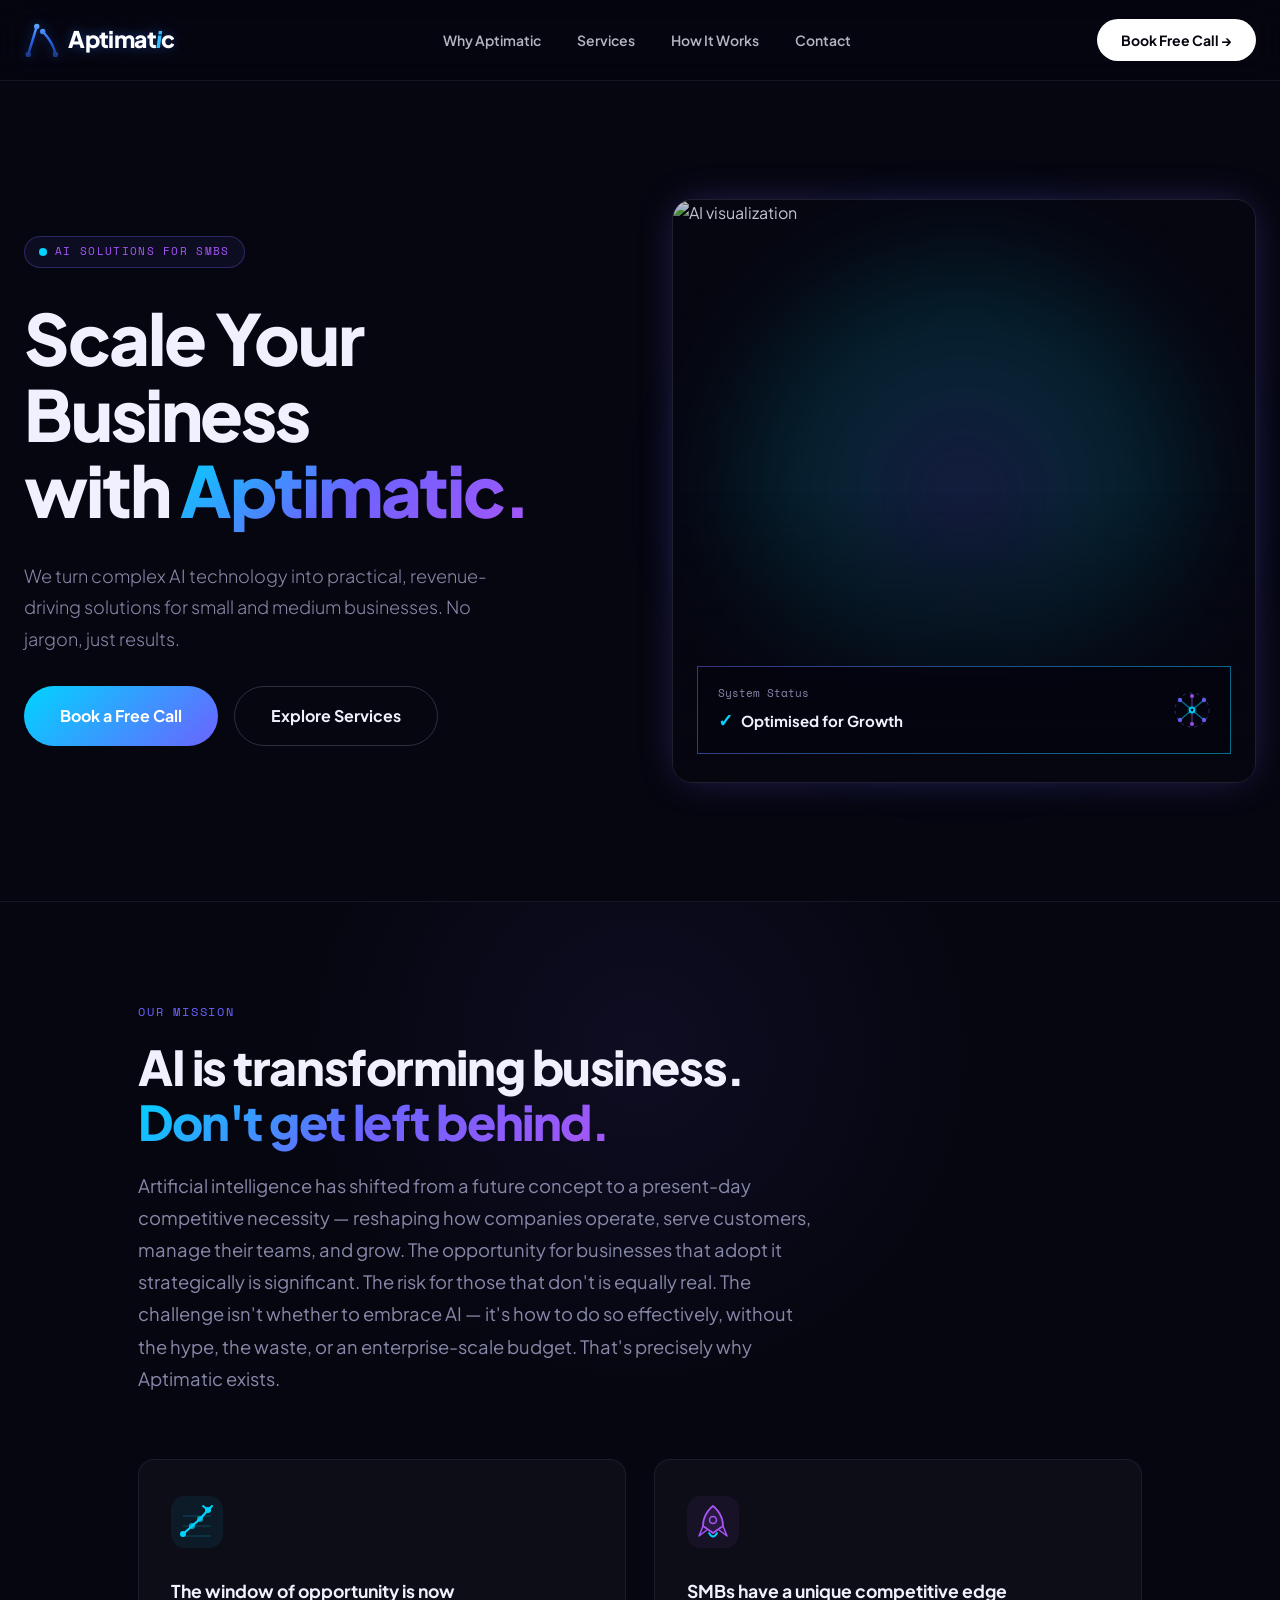
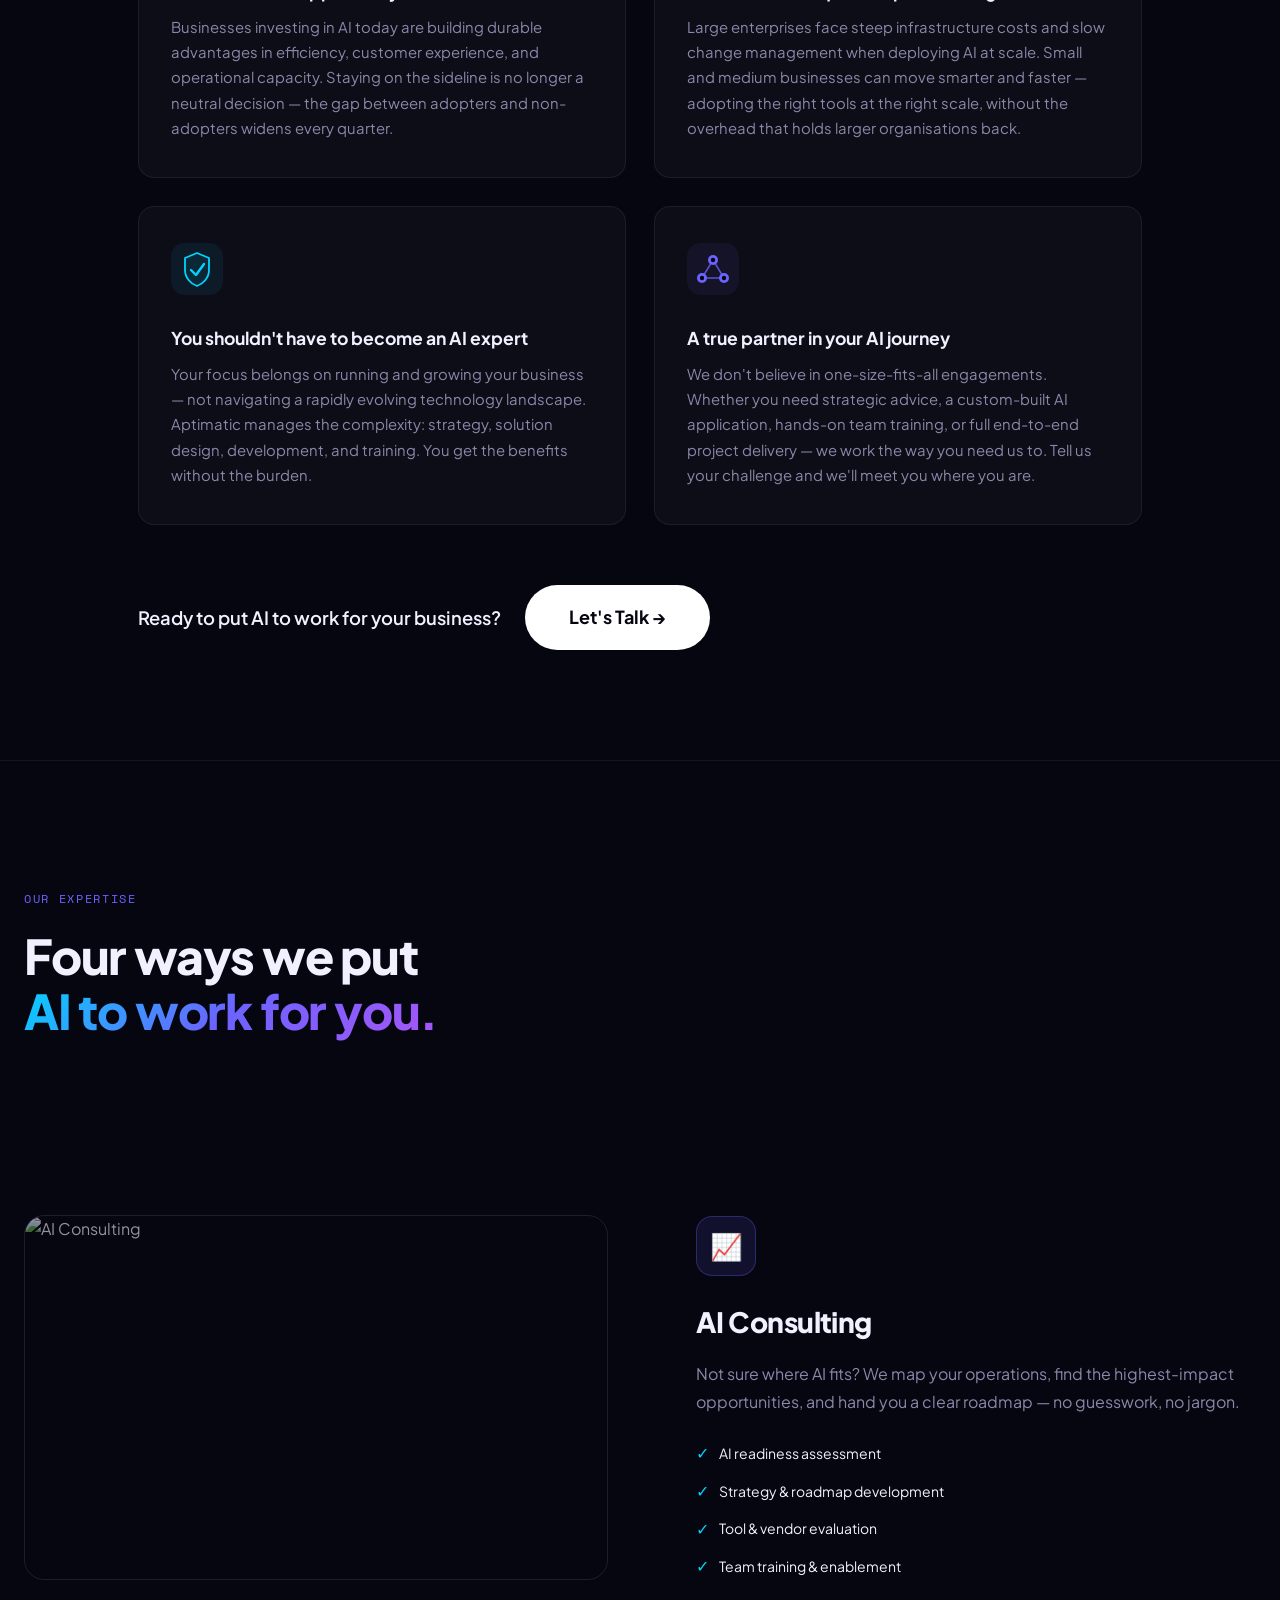
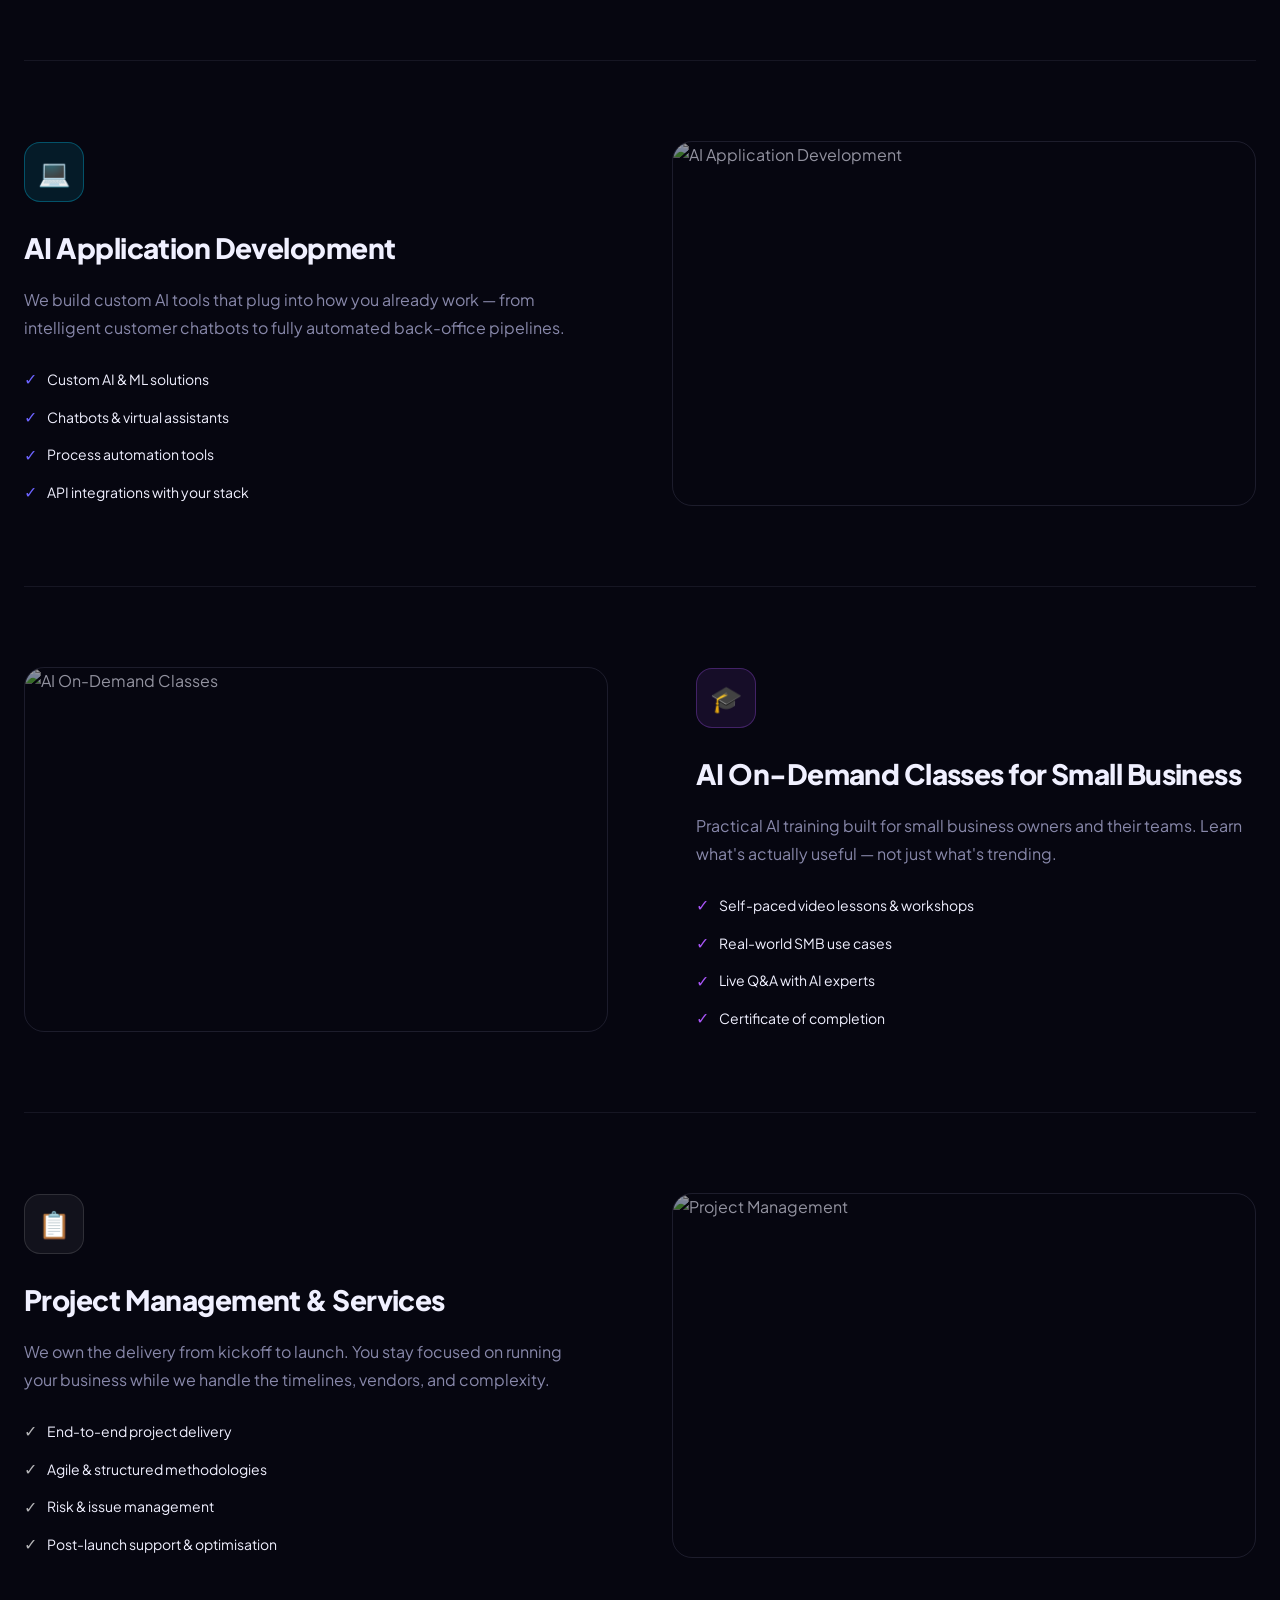
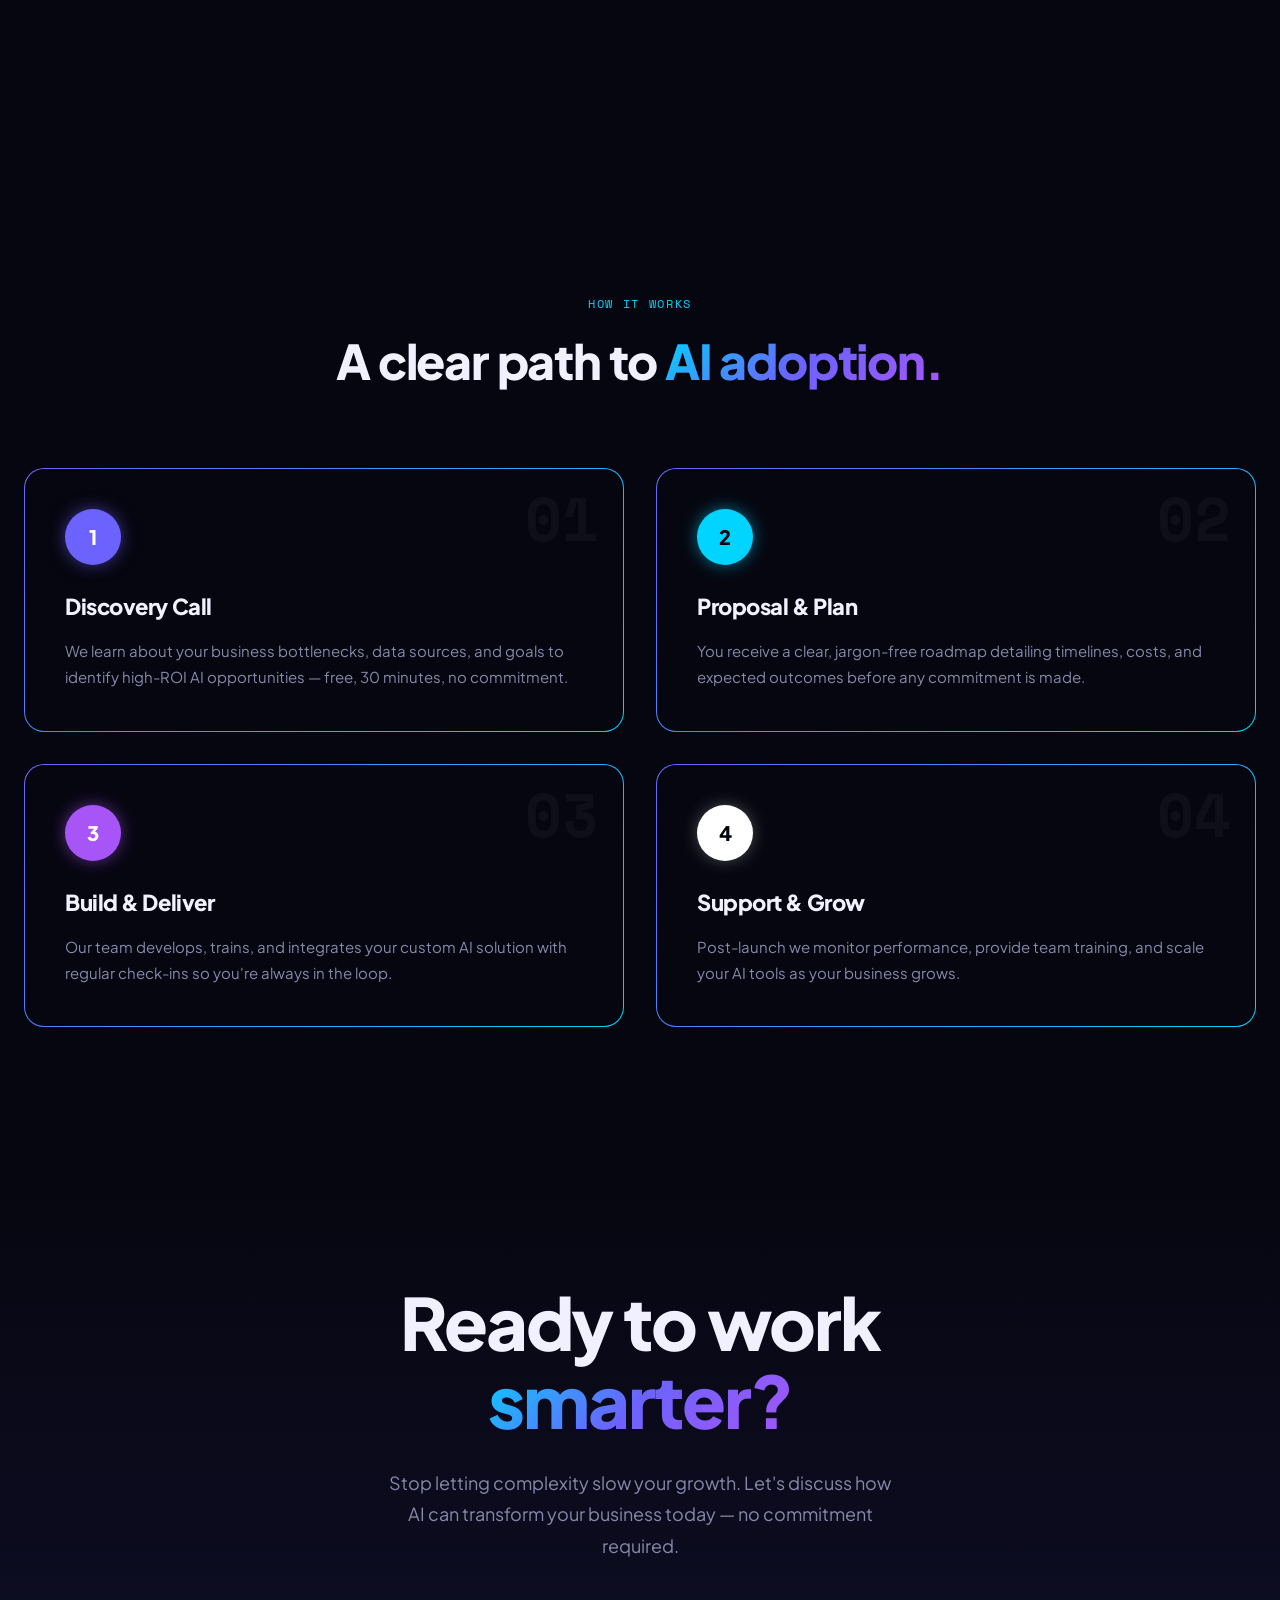
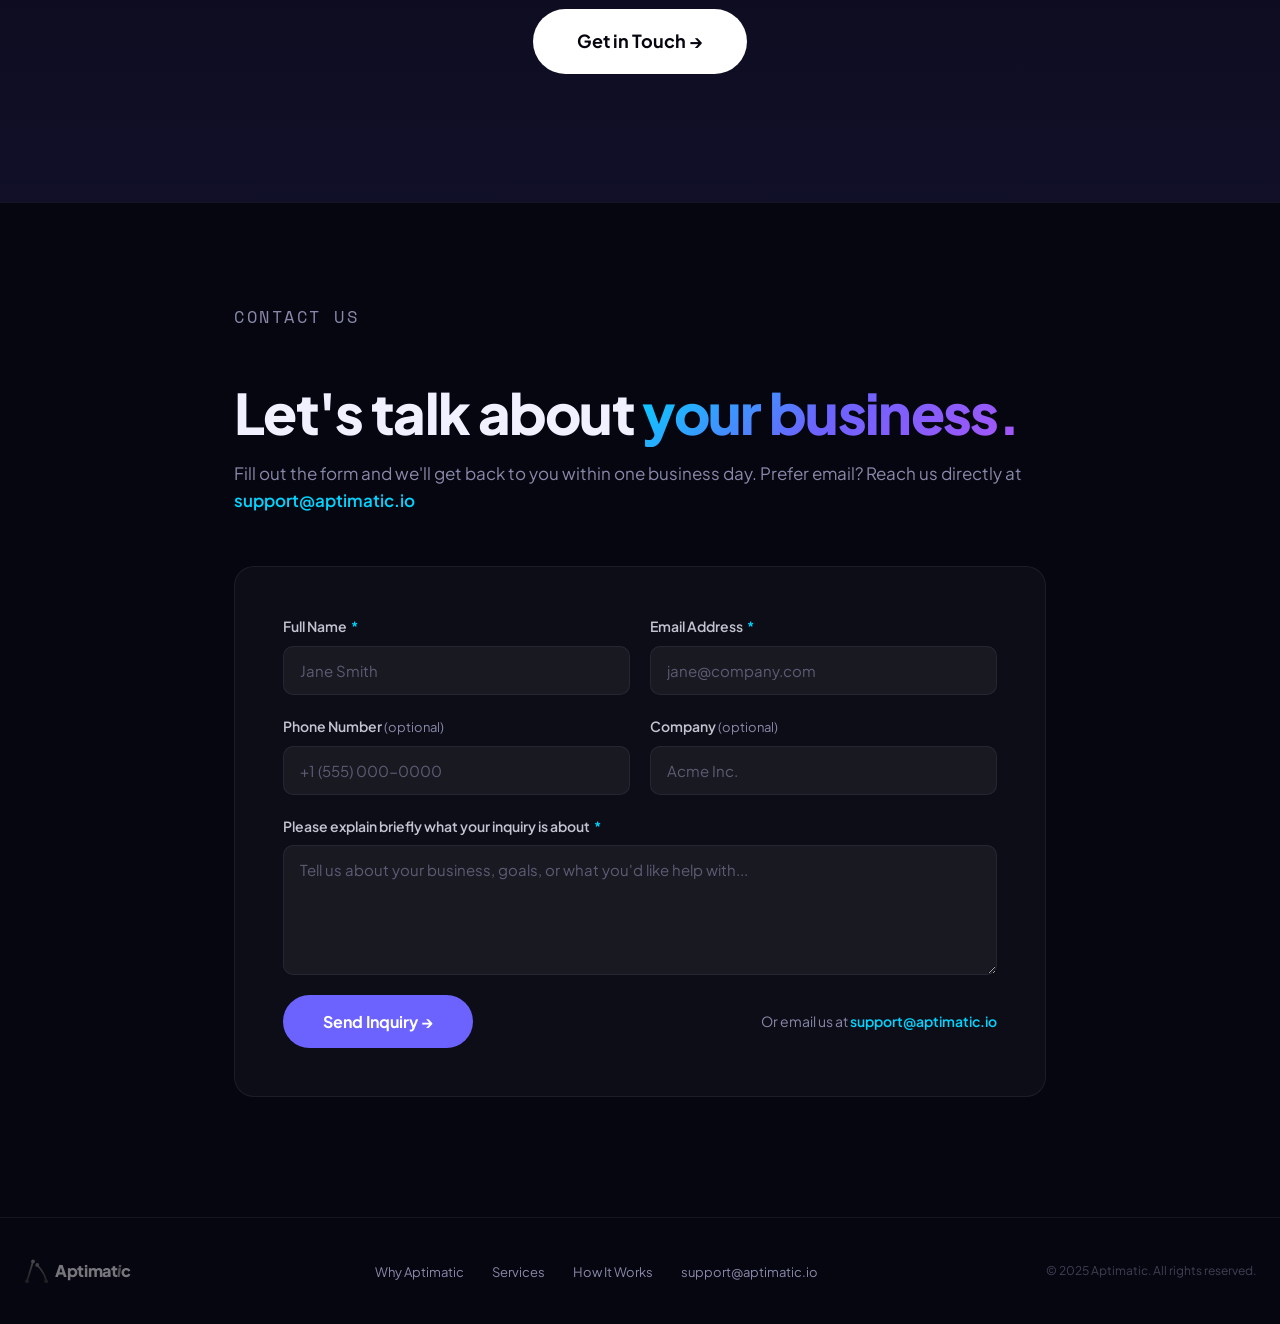
==== index.html @ dcc766ba "Replace small emoji icons with custom brand SVG graphics Updates `index.html` to replace emoji icons" ====
<!DOCTYPE html>
<html lang="en">
<head>
    <meta charset="UTF-8">
    <meta name="viewport" content="width=device-width, initial-scale=1.0">
    <meta http-equiv="Cache-Control" content="no-cache, no-store, must-revalidate">
    <meta http-equiv="Pragma" content="no-cache">
    <meta http-equiv="Expires" content="0">
    <title>Aptimatic — AI Solutions for Small & Medium Businesses</title>
    <link rel="icon" type="image/svg+xml" href="images/aptimatic-favicon.svg">
    <link rel="preconnect" href="https://fonts.googleapis.com">
    <link rel="preconnect" href="https://fonts.gstatic.com" crossorigin>
    <link href="https://fonts.googleapis.com/css2?family=Plus+Jakarta+Sans:wght@300;400;500;600;700;800;900&family=Space+Mono:ital,wght@0,400;0,700;1,400&display=swap" rel="stylesheet">
    <style>
        *, *::before, *::after { box-sizing: border-box; margin: 0; padding: 0; }

        :root {
            --bg:      #060610;
            --bg2:     #0a0a1a;
            --purple:  #6c63ff;
            --cyan:    #00d4ff;
            --violet:  #a855f7;
            --text:    #f0f0ff;
            --muted:   #8888aa;
            --glass:   rgba(255,255,255,0.04);
            --border:  rgba(136,136,170,0.12);
        }

        html { scroll-behavior: smooth; }

        body {
            font-family: 'Plus Jakarta Sans', sans-serif;
            background: var(--bg);
            color: var(--text);
            overflow-x: hidden;
            line-height: 1.6;
        }

        /* ── UTILS ── */
        .mono { font-family: 'Space Mono', monospace; }

        .gradient-text {
            background: linear-gradient(135deg, var(--cyan), var(--purple), var(--violet));
            -webkit-background-clip: text;
            -webkit-text-fill-color: transparent;
            background-clip: text;
        }

        .gradient-bg {
            background: linear-gradient(135deg, var(--cyan), var(--purple));
        }

        /* gradient border trick */
        .border-grad {
            background: linear-gradient(var(--bg), var(--bg)) padding-box,
                        linear-gradient(135deg, var(--purple), var(--cyan)) border-box;
            border: 1px solid transparent;
        }

        /* ── NAV ── */
        nav {
            position: sticky;
            top: 0;
            z-index: 100;
            border-bottom: 1px solid var(--border);
            background: rgba(6,6,16,0.82);
            backdrop-filter: blur(14px);
            -webkit-backdrop-filter: blur(14px);
        }
        .nav-inner {
            max-width: 1280px;
            margin: 0 auto;
            padding: 0 24px;
            height: 80px;
            display: flex;
            align-items: center;
            justify-content: space-between;
        }
        .nav-logo { text-decoration: none; display: flex; align-items: center; }
        .nav-logo svg { height: 34px; display: block; filter: drop-shadow(0 0 6px rgba(37,99,235,.45)); transition: filter .3s; }
        .nav-logo:hover svg { filter: drop-shadow(0 0 12px rgba(56,189,248,.7)) drop-shadow(0 0 24px rgba(37,99,235,.4)); }

        .nav-links {
            display: flex;
            align-items: center;
            gap: 36px;
            list-style: none;
        }
        .nav-links a {
            font-size: 14px;
            font-weight: 600;
            color: rgba(240,240,255,0.75);
            text-decoration: none;
            transition: color .2s;
        }
        .nav-links a:hover { color: var(--text); }

        .nav-cta {
            display: inline-flex;
            align-items: center;
            gap: 8px;
            background: #fff;
            color: var(--bg);
            font-size: 14px;
            font-weight: 700;
            padding: 10px 24px;
            border-radius: 100px;
            text-decoration: none;
            transition: background .25s, transform .25s;
        }
        .nav-cta:hover { background: var(--cyan); transform: scale(1.04); }

        /* ── HERO ── */
        .hero {
            min-height: calc(100vh - 80px);
            display: flex;
            align-items: center;
        }
        .hero-inner {
            max-width: 1280px;
            margin: 0 auto;
            padding: 64px 24px;
            width: 100%;
            display: grid;
            grid-template-columns: 1fr 1fr;
            align-items: center;
            gap: 64px;
        }

        /* left */
        .hero-text { display: flex; flex-direction: column; gap: 32px; }

        .hero-badge {
            display: inline-flex;
            align-items: center;
            gap: 8px;
            padding: 6px 14px;
            border-radius: 100px;
            border: 1px solid rgba(108,99,255,.3);
            background: rgba(108,99,255,.08);
            font-family: 'Space Mono', monospace;
            font-size: 11px;
            letter-spacing: 0.12em;
            text-transform: uppercase;
            color: var(--violet);
            width: fit-content;
        }
        .hero-badge .dot {
            width: 8px; height: 8px;
            border-radius: 50%;
            background: var(--cyan);
            animation: pulse 2s ease-in-out infinite;
        }
        @keyframes pulse {
            0%,100% { opacity:1; transform:scale(1); }
            50%      { opacity:.5; transform:scale(.8); }
        }

        .hero h1 {
            font-size: clamp(40px, 5.5vw, 72px);
            font-weight: 900;
            line-height: 1.08;
            letter-spacing: -0.03em;
        }

        .hero-sub {
            font-size: 18px;
            color: var(--muted);
            line-height: 1.75;
            font-weight: 300;
            max-width: 480px;
        }

        .hero-buttons {
            display: flex;
            gap: 16px;
            flex-wrap: wrap;
        }
        .btn-primary {
            display: inline-flex;
            align-items: center;
            gap: 8px;
            padding: 16px 36px;
            border-radius: 100px;
            font-size: 16px;
            font-weight: 700;
            color: #fff;
            text-decoration: none;
            background: linear-gradient(135deg, var(--cyan), var(--purple));
            transition: all .3s;
        }
        .btn-primary:hover {
            box-shadow: 0 0 30px -5px rgba(0,212,255,.5);
            transform: translateY(-2px);
        }
        .btn-outline {
            display: inline-flex;
            align-items: center;
            gap: 8px;
            padding: 16px 36px;
            border-radius: 100px;
            font-size: 16px;
            font-weight: 700;
            color: var(--text);
            text-decoration: none;
            border: 1px solid rgba(136,136,170,.3);
            background: transparent;
            transition: all .3s;
        }
        .btn-outline:hover {
            border-color: var(--purple);
            background: rgba(108,99,255,.1);
        }

        /* right */
        .hero-visual { position: relative; }
        .hero-glow {
            position: absolute;
            inset: 0;
            background: radial-gradient(ellipse at center, rgba(108,99,255,.2), rgba(0,212,255,.15), transparent 70%);
            filter: blur(40px);
            border-radius: 50%;
            z-index: 0;
        }
        .hero-img-wrap {
            position: relative;
            z-index: 1;
            border-radius: 20px;
            overflow: hidden;
            border: 1px solid rgba(136,136,170,.2);
            box-shadow: 0 0 40px -10px rgba(108,99,255,.4);
            aspect-ratio: 1 / 1;
        }
        .hero-img-wrap img {
            width: 100%;
            height: 100%;
            object-fit: cover;
            mix-blend-mode: screen;
            opacity: .8;
            display: block;
        }
        .hero-img-overlay {
            position: absolute;
            inset: 0;
            background: linear-gradient(to top, var(--bg) 0%, transparent 50%);
        }
        .hero-status {
            position: absolute;
            bottom: 28px;
            left: 24px;
            right: 24px;
            z-index: 2;
            background: rgba(6,6,16,.82);
            backdrop-filter: blur(16px);
            -webkit-backdrop-filter: blur(16px);
            border: 1px solid transparent;
            background-clip: padding-box;
            border-image: linear-gradient(135deg, rgba(108,99,255,.5), rgba(0,212,255,.5)) 1;
            padding: 18px 20px;
            border-radius: 14px;
            display: flex;
            align-items: center;
            justify-content: space-between;
        }
        .hero-status-label {
            font-family: 'Space Mono', monospace;
            font-size: 11px;
            color: var(--muted);
            margin-bottom: 4px;
        }
        .hero-status-value {
            font-size: 15px;
            font-weight: 700;
            color: var(--text);
            display: flex;
            align-items: center;
            gap: 8px;
        }
        .hero-status-value .check { color: var(--cyan); font-size: 18px; }
        .hero-status-icon { display: flex; align-items: center; justify-content: center; flex-shrink: 0; }

        /* ── SECTIONS ── */
        section { position: relative; }
        .section-inner { max-width: 1280px; margin: 0 auto; padding: 0 24px; }

        /* ── SERVICES ── */
        .services-section {
            padding: 128px 0;
            border-top: 1px solid var(--border);
        }
        .services-eyebrow {
            font-family: 'Space Mono', monospace;
            font-size: 12px;
            letter-spacing: .14em;
            text-transform: uppercase;
            color: var(--purple);
            margin-bottom: 20px;
        }
        .services-heading {
            font-size: clamp(28px, 4vw, 48px);
            font-weight: 800;
            letter-spacing: -0.025em;
            line-height: 1.15;
            max-width: 540px;
            margin-bottom: 96px;
        }

        /* alternating rows */
        .service-row {
            display: grid;
            grid-template-columns: 1fr 1fr;
            gap: 64px;
            align-items: center;
            padding: 80px 0;
            border-bottom: 1px solid var(--border);
        }
        .service-row:last-child { border-bottom: none; }

        .service-img {
            border-radius: 20px;
            overflow: hidden;
            aspect-ratio: 16 / 10;
            border: 1px solid rgba(136,136,170,.18);
            transition: border-color .4s;
        }
        .service-img img {
            width: 100%;
            height: 100%;
            object-fit: cover;
            opacity: .6;
            display: block;
            transition: transform .7s ease, opacity .4s;
        }
        .service-row:hover .service-img img { transform: scale(1.05); opacity: .75; }

        .service-row.row-1:hover .service-img { border-color: rgba(108,99,255,.5); }
        .service-row.row-2:hover .service-img { border-color: rgba(0,212,255,.5); }
        .service-row.row-3:hover .service-img { border-color: rgba(168,85,247,.5); }
        .service-row.row-4:hover .service-img { border-color: rgba(255,255,255,.4); }

        /* odd rows: img left, text right */
        .service-row.odd .service-img  { order: 1; }
        .service-row.odd .service-text { order: 2; padding-left: 24px; }
        /* even rows: text left, img right */
        .service-row.even .service-img  { order: 2; }
        .service-row.even .service-text { order: 1; padding-right: 24px; }

        .service-icon {
            width: 60px; height: 60px;
            border-radius: 16px;
            display: flex; align-items: center; justify-content: center;
            font-size: 26px;
            margin-bottom: 24px;
        }
        .icon-purple { background: rgba(108,99,255,.12); border: 1px solid rgba(108,99,255,.3); }
        .icon-cyan   { background: rgba(0,212,255,.1);   border: 1px solid rgba(0,212,255,.3); }
        .icon-violet { background: rgba(168,85,247,.1);  border: 1px solid rgba(168,85,247,.3); }
        .icon-white  { background: rgba(255,255,255,.05); border: 1px solid rgba(255,255,255,.12); }

        .service-text h3 {
            font-size: 28px;
            font-weight: 800;
            letter-spacing: -0.02em;
            margin-bottom: 16px;
        }
        .service-text p {
            font-size: 16px;
            color: var(--muted);
            line-height: 1.75;
            margin-bottom: 24px;
        }
        .feature-list { list-style: none; display: flex; flex-direction: column; gap: 12px; }
        .feature-list li {
            display: flex;
            align-items: center;
            gap: 10px;
            font-size: 14px;
            color: var(--text);
        }
        .feature-list li .check-icon { font-size: 16px; flex-shrink: 0; }
        .check-purple { color: var(--cyan); }
        .check-cyan   { color: var(--purple); }
        .check-violet { color: var(--violet); }
        .check-white  { color: rgba(255,255,255,.7); }

        /* ── PROCESS ── */
        .process-section {
            padding: 128px 0;
            background: rgba(6,6,16,.5);
        }
        .process-header {
            text-align: center;
            margin-bottom: 80px;
        }
        .process-eyebrow {
            font-family: 'Space Mono', monospace;
            font-size: 12px;
            letter-spacing: .14em;
            text-transform: uppercase;
            color: var(--cyan);
            margin-bottom: 20px;
        }
        .process-heading {
            font-size: clamp(28px, 4vw, 48px);
            font-weight: 800;
            letter-spacing: -0.025em;
            line-height: 1.15;
        }

        .process-grid {
            display: grid;
            grid-template-columns: 1fr 1fr;
            gap: 32px;
        }
        .step-card {
            background: linear-gradient(var(--bg), var(--bg)) padding-box,
                        linear-gradient(135deg, var(--purple), var(--cyan)) border-box;
            border: 1px solid transparent;
            border-radius: 20px;
            padding: 40px;
            position: relative;
            transition: transform .3s;
        }
        .step-card:hover { transform: translateY(-6px); }

        .step-bg-num {
            position: absolute;
            top: 20px; right: 24px;
            font-family: 'Space Mono', monospace;
            font-size: 60px;
            font-weight: 700;
            color: rgba(255,255,255,.04);
            line-height: 1;
            user-select: none;
        }
        .step-num {
            width: 56px; height: 56px;
            border-radius: 50%;
            display: flex; align-items: center; justify-content: center;
            font-size: 20px;
            font-weight: 800;
            margin-bottom: 24px;
        }
        .step-num-1 { background: var(--purple); color: #fff; box-shadow: 0 0 20px -5px var(--purple); }
        .step-num-2 { background: var(--cyan);   color: var(--bg); box-shadow: 0 0 20px -5px var(--cyan); }
        .step-num-3 { background: var(--violet); color: #fff; box-shadow: 0 0 20px -5px var(--violet); }
        .step-num-4 { background: #fff; color: var(--bg); box-shadow: 0 0 20px -5px rgba(255,255,255,.5); }

        .step-card h3 {
            font-size: 22px;
            font-weight: 800;
            margin-bottom: 14px;
            letter-spacing: -0.02em;
        }
        .step-card p {
            font-size: 15px;
            color: var(--muted);
            line-height: 1.75;
        }

        /* ── CTA ── */
        .cta-section { padding: 128px 0; position: relative; overflow: hidden; }
        .cta-glow {
            position: absolute;
            inset: 0;
            background: linear-gradient(to bottom, transparent, rgba(108,99,255,.1));
            pointer-events: none;
        }
        .cta-inner {
            max-width: 800px;
            margin: 0 auto;
            padding: 0 24px;
            text-align: center;
            position: relative;
            z-index: 1;
        }
        .cta-inner h2 {
            font-size: clamp(36px, 6vw, 72px);
            font-weight: 900;
            letter-spacing: -0.03em;
            line-height: 1.08;
            margin-bottom: 28px;
        }
        .cta-inner p {
            font-size: 18px;
            color: var(--muted);
            line-height: 1.75;
            margin-bottom: 48px;
            max-width: 520px;
            margin-left: auto;
            margin-right: auto;
        }
        .btn-cta {
            display: inline-flex;
            align-items: center;
            gap: 10px;
            background: #fff;
            color: var(--bg);
            font-size: 18px;
            font-weight: 700;
            padding: 18px 44px;
            border-radius: 100px;
            text-decoration: none;
            transition: all .3s;
        }
        .btn-cta:hover { background: var(--cyan); transform: scale(1.04); }

        /* ── WHY APTIMATIC ── */
        .why-section {
            padding: 100px 0 110px;
            position: relative;
            border-top: 1px solid var(--border);
            overflow: hidden;
        }
        .why-section::before {
            content: '';
            position: absolute;
            top: -200px;
            left: 50%;
            transform: translateX(-50%);
            width: 700px;
            height: 700px;
            background: radial-gradient(circle, rgba(108,99,255,0.08) 0%, transparent 70%);
            pointer-events: none;
        }
        .why-inner {
            max-width: 1100px;
            margin: 0 auto;
            padding: 0 48px;
            position: relative;
            z-index: 1;
        }
        .why-eyebrow {
            font-family: 'Space Mono', monospace;
            font-size: 12px;
            letter-spacing: 0.15em;
            text-transform: uppercase;
            color: var(--purple);
            margin-bottom: 18px;
        }
        .why-heading {
            font-size: clamp(2rem, 4vw, 3rem);
            font-weight: 800;
            line-height: 1.15;
            letter-spacing: -0.03em;
            margin-bottom: 20px;
            max-width: 700px;
        }
        .why-lead {
            font-size: 1.15rem;
            color: var(--muted);
            max-width: 680px;
            line-height: 1.75;
            margin-bottom: 64px;
        }
        .why-grid {
            display: grid;
            grid-template-columns: 1fr 1fr;
            gap: 28px;
        }
        @media (max-width: 768px) {
            .why-grid { grid-template-columns: 1fr; }
            .why-inner { padding: 0 24px; }
        }
        .why-card {
            background: rgba(255,255,255,0.03);
            border: 1px solid var(--border);
            border-radius: 16px;
            padding: 36px 32px;
            transition: border-color 0.25s, background 0.25s;
        }
        .why-card:hover {
            border-color: rgba(108,99,255,0.4);
            background: rgba(108,99,255,0.04);
        }
        .why-card-icon {
            margin-bottom: 22px;
            display: block;
        }
        .why-card h3 {
            font-size: 1.1rem;
            font-weight: 700;
            margin-bottom: 10px;
            color: var(--text);
        }
        .why-card p {
            font-size: 0.93rem;
            color: var(--muted);
            line-height: 1.7;
        }
        .why-cta-row {
            margin-top: 60px;
            display: flex;
            align-items: center;
            gap: 24px;
            flex-wrap: wrap;
        }
        .why-cta-text {
            font-size: 1.15rem;
            font-weight: 600;
            color: var(--text);
        }

        /* ── CONTACT FORM ── */
        .contact-section {
            padding: 100px 0 120px;
            position: relative;
            overflow: hidden;
            border-top: 1px solid var(--border);
        }
        .contact-inner {
            max-width: 860px;
            margin: 0 auto;
            padding: 0 24px;
            position: relative;
            z-index: 1;
        }
        .contact-eyebrow {
            font-family: 'Space Mono', monospace;
            font-size: 12px;
            letter-spacing: .15em;
            text-transform: uppercase;
            color: var(--cyan);
            margin-bottom: 16px;
        }
        .contact-header h2 {
            font-size: clamp(32px, 5vw, 56px);
            font-weight: 900;
            letter-spacing: -0.03em;
            line-height: 1.1;
            margin-bottom: 16px;
        }
        .contact-header p {
            font-size: 17px;
            color: var(--muted);
            margin-bottom: 52px;
        }
        .contact-header p a {
            color: var(--cyan);
            text-decoration: none;
            font-weight: 600;
        }
        .contact-header p a:hover { text-decoration: underline; }
        .contact-form {
            background: rgba(255,255,255,.03);
            border: 1px solid var(--border);
            border-radius: 20px;
            padding: 48px;
        }
        .form-row {
            display: grid;
            grid-template-columns: 1fr 1fr;
            gap: 20px;
            margin-bottom: 20px;
        }
        .form-group { display: flex; flex-direction: column; gap: 8px; margin-bottom: 20px; }
        .form-row .form-group { margin-bottom: 0; }
        .form-group label {
            font-size: 14px;
            font-weight: 600;
            color: rgba(240,240,255,.8);
        }
        .form-group label .required { color: var(--cyan); margin-left: 2px; }
        .form-group label .optional {
            font-weight: 400;
            color: var(--muted);
            font-size: 13px;
        }
        .form-group input,
        .form-group textarea {
            background: rgba(255,255,255,.05);
            border: 1px solid var(--border);
            border-radius: 10px;
            padding: 14px 16px;
            font-family: 'Plus Jakarta Sans', sans-serif;
            font-size: 15px;
            color: var(--text);
            outline: none;
            transition: border-color .2s, box-shadow .2s;
            width: 100%;
            box-sizing: border-box;
        }
        .form-group input::placeholder,
        .form-group textarea::placeholder { color: var(--muted); opacity: .6; }
        .form-group input:focus,
        .form-group textarea:focus {
            border-color: var(--purple);
            box-shadow: 0 0 0 3px rgba(108,99,255,.18);
        }
        .form-group textarea { resize: vertical; min-height: 130px; }
        .form-footer {
            display: flex;
            align-items: center;
            justify-content: space-between;
            flex-wrap: wrap;
            gap: 20px;
            margin-top: 8px;
        }
        .btn-submit {
            display: inline-flex;
            align-items: center;
            gap: 8px;
            background: var(--purple);
            color: #fff;
            font-family: 'Plus Jakarta Sans', sans-serif;
            font-size: 16px;
            font-weight: 700;
            padding: 16px 40px;
            border-radius: 100px;
            border: none;
            cursor: pointer;
            transition: all .25s;
        }
        .btn-submit:hover { background: var(--cyan); color: var(--bg); transform: scale(1.03); }
        .form-alt {
            font-size: 14px;
            color: var(--muted);
        }
        .form-alt a {
            color: var(--cyan);
            font-weight: 600;
            text-decoration: none;
        }
        .form-alt a:hover { text-decoration: underline; }
        @media (max-width: 640px) {
            .form-row { grid-template-columns: 1fr; }
            .contact-form { padding: 28px 20px; }
            .form-footer { flex-direction: column; align-items: flex-start; }
        }

        /* ── FOOTER ── */
        footer {
            border-top: 1px solid var(--border);
            padding: 40px 24px;
        }
        .footer-inner {
            max-width: 1280px;
            margin: 0 auto;
            display: flex;
            align-items: center;
            justify-content: space-between;
            flex-wrap: wrap;
            gap: 20px;
        }
        .footer-logo { display: flex; align-items: center; opacity: .45; filter: grayscale(1); }
        .footer-logo svg { height: 24px; display: block; }
        .footer-links {
            display: flex;
            gap: 28px;
            list-style: none;
        }
        .footer-links a {
            font-size: 13px;
            color: var(--muted);
            text-decoration: none;
            transition: color .2s;
        }
        .footer-links a:hover { color: var(--cyan); }
        .footer-copy { font-size: 12px; color: rgba(136,136,170,.45); }

        /* ── RESPONSIVE ── */
        @media (max-width: 900px) {
            .hero-inner {
                grid-template-columns: 1fr;
                padding-top: 56px;
                padding-bottom: 56px;
                gap: 48px;
            }
            .hero-visual { display: none; }
            .hero h1 { font-size: clamp(36px, 9vw, 56px); }
            .service-row {
                grid-template-columns: 1fr;
                gap: 32px;
                padding: 48px 0;
            }
            .service-row.odd  .service-img,
            .service-row.even .service-img  { order: 1; }
            .service-row.odd  .service-text,
            .service-row.even .service-text { order: 2; padding: 0; }
            .process-grid { grid-template-columns: 1fr; }
            .nav-links { display: none; }
        }
        @media (max-width: 600px) {
            .nav-cta { display: none; }
            .services-heading { margin-bottom: 48px; }
        }
    </style>
</head>
<body>

    <!-- NAV -->
    <nav>
        <div class="nav-inner">
            <a href="#" class="nav-logo">
                <svg viewBox="0 0 204 40" fill="none" xmlns="http://www.w3.org/2000/svg" role="img" aria-label="Aptimatic">
                    <defs>
                        <linearGradient id="nlg" x1="20" y1="2" x2="20" y2="38" gradientUnits="userSpaceOnUse">
                            <stop offset="0%"   stop-color="#60A5FA"/>
                            <stop offset="55%"  stop-color="#2563EB"/>
                            <stop offset="100%" stop-color="#1E3A8A"/>
                        </linearGradient>
                    </defs>
                    <path d="M 5,37 L 15,4" stroke="url(#nlg)" stroke-width="3" stroke-linecap="round" fill="none"/>
                    <path d="M 22,10 Q 35,24 37,37" stroke="url(#nlg)" stroke-width="3" stroke-linecap="round" fill="none"/>
                    <circle cx="5"  cy="37" r="3.2" fill="url(#nlg)"/>
                    <circle cx="15" cy="4"  r="3.2" fill="url(#nlg)"/>
                    <circle cx="22" cy="10" r="3.2" fill="url(#nlg)"/>
                    <circle cx="37" cy="37" r="3.2" fill="url(#nlg)"/>
                    <text x="52" y="30"
                          font-family="Plus Jakarta Sans, Inter, -apple-system, sans-serif"
                          font-size="27" font-weight="800" letter-spacing="-0.7"
                          fill="white">Aptimat<tspan fill="#38BDF8" font-style="italic">i</tspan>c</text>
                </svg>
            </a>
            <ul class="nav-links">
                <li><a href="#why">Why Aptimatic</a></li>
                <li><a href="#services">Services</a></li>
                <li><a href="#process">How It Works</a></li>
                <li><a href="#contact">Contact</a></li>
            </ul>
            <a href="#contact" class="nav-cta">Book Free Call &#8594;</a>
        </div>
    </nav>

    <!-- HERO -->
    <div class="hero">
        <div class="hero-inner">

            <!-- Left: text -->
            <div class="hero-text">
                <div class="hero-badge">
                    <span class="dot"></span>
                    AI Solutions for SMBs
                </div>

                <h1>Scale Your Business<br>with <span class="gradient-text">Aptimatic.</span></h1>

                <p class="hero-sub">We turn complex AI technology into practical, revenue-driving solutions for small and medium businesses. No jargon, just results.</p>

                <div class="hero-buttons">
                    <a href="#contact" class="btn-primary">Book a Free Call</a>
                    <a href="#services" class="btn-outline">Explore Services</a>
                </div>
            </div>

            <!-- Right: visual -->
            <div class="hero-visual">
                <div class="hero-glow"></div>
                <div class="hero-img-wrap">
                    <img src="https://images.unsplash.com/photo-1620712943543-bcc4688e7485?auto=format&fit=crop&w=1200&q=80" alt="AI visualization">
                    <div class="hero-img-overlay"></div>

                    <!-- Floating status card -->
                    <div class="hero-status">
                        <div>
                            <div class="hero-status-label">System Status</div>
                            <div class="hero-status-value">
                                <span class="check">&#10003;</span> Optimised for Growth
                            </div>
                        </div>
                        <span class="hero-status-icon">
                            <svg width="36" height="36" viewBox="0 0 36 36" fill="none" xmlns="http://www.w3.org/2000/svg">
                                <!-- outer ring pulse -->
                                <circle cx="18" cy="18" r="17" stroke="#6c63ff" stroke-width="1" stroke-dasharray="3 4" opacity="0.4"/>
                                <!-- spokes -->
                                <line x1="18" y1="18" x2="6"  y2="8"  stroke="#00d4ff" stroke-width="1.2" opacity="0.55"/>
                                <line x1="18" y1="18" x2="30" y2="8"  stroke="#00d4ff" stroke-width="1.2" opacity="0.55"/>
                                <line x1="18" y1="18" x2="30" y2="28" stroke="#00d4ff" stroke-width="1.2" opacity="0.55"/>
                                <line x1="18" y1="18" x2="6"  y2="28" stroke="#00d4ff" stroke-width="1.2" opacity="0.55"/>
                                <line x1="18" y1="18" x2="18" y2="4"  stroke="#a855f7" stroke-width="1.2" opacity="0.55"/>
                                <line x1="18" y1="18" x2="18" y2="32" stroke="#a855f7" stroke-width="1.2" opacity="0.55"/>
                                <!-- outer nodes -->
                                <circle cx="6"  cy="8"  r="2.2" fill="#6c63ff" opacity="0.9"/>
                                <circle cx="30" cy="8"  r="2.2" fill="#6c63ff" opacity="0.9"/>
                                <circle cx="30" cy="28" r="2.2" fill="#6c63ff" opacity="0.9"/>
                                <circle cx="6"  cy="28" r="2.2" fill="#6c63ff" opacity="0.9"/>
                                <circle cx="18" cy="4"  r="2"   fill="#a855f7" opacity="0.9"/>
                                <circle cx="18" cy="32" r="2"   fill="#a855f7" opacity="0.9"/>
                                <!-- centre node -->
                                <circle cx="18" cy="18" r="5" fill="#00d4ff" opacity="0.15"/>
                                <circle cx="18" cy="18" r="3.2" fill="#00d4ff"/>
                                <circle cx="18" cy="18" r="1.4" fill="#060610"/>
                            </svg>
                        </span>
                    </div>
                </div>
            </div>

        </div>
    </div>

    <!-- WHY APTIMATIC -->
    <section class="why-section" id="why">
        <div class="why-inner">
            <p class="why-eyebrow">Our Mission</p>
            <h2 class="why-heading">AI is transforming business.<br><span class="gradient-text">Don't get left behind.</span></h2>
            <p class="why-lead">Artificial intelligence has shifted from a future concept to a present-day competitive necessity — reshaping how companies operate, serve customers, manage their teams, and grow. The opportunity for businesses that adopt it strategically is significant. The risk for those that don't is equally real. The challenge isn't whether to embrace AI — it's how to do so effectively, without the hype, the waste, or an enterprise-scale budget. That's precisely why Aptimatic exists.</p>

            <div class="why-grid">
                <div class="why-card">
                    <span class="why-card-icon">
                        <svg width="52" height="52" viewBox="0 0 52 52" fill="none" xmlns="http://www.w3.org/2000/svg">
                            <rect width="52" height="52" rx="14" fill="rgba(0,212,255,0.07)"/>
                            <line x1="12" y1="40" x2="40" y2="40" stroke="#00d4ff" stroke-width="1" opacity="0.25"/>
                            <line x1="12" y1="30" x2="40" y2="30" stroke="#00d4ff" stroke-width="1" opacity="0.25"/>
                            <line x1="12" y1="20" x2="40" y2="20" stroke="#00d4ff" stroke-width="1" opacity="0.25"/>
                            <polyline points="12,38 21,30 29,23 37,14" stroke="#00d4ff" stroke-width="2.2" stroke-linecap="round" stroke-linejoin="round" fill="none"/>
                            <circle cx="12" cy="38" r="3" fill="#00d4ff"/>
                            <circle cx="21" cy="30" r="3" fill="#00d4ff" opacity="0.75"/>
                            <circle cx="29" cy="23" r="3" fill="#00d4ff" opacity="0.75"/>
                            <circle cx="37" cy="14" r="3" fill="#00d4ff"/>
                            <polyline points="32,10 37,14 41,10" stroke="#00d4ff" stroke-width="2" stroke-linecap="round" stroke-linejoin="round" fill="none"/>
                        </svg>
                    </span>
                    <h3>The window of opportunity is now</h3>
                    <p>Businesses investing in AI today are building durable advantages in efficiency, customer experience, and operational capacity. Staying on the sideline is no longer a neutral decision — the gap between adopters and non-adopters widens every quarter.</p>
                </div>
                <div class="why-card">
                    <span class="why-card-icon">
                        <svg width="52" height="52" viewBox="0 0 52 52" fill="none" xmlns="http://www.w3.org/2000/svg">
                            <rect width="52" height="52" rx="14" fill="rgba(168,85,247,0.07)"/>
                            <path d="M26 10 C26 10, 36 17, 36 30 L26 37 L16 30 C16 17, 26 10, 26 10Z" stroke="#a855f7" stroke-width="1.8" fill="rgba(168,85,247,0.12)" stroke-linejoin="round"/>
                            <circle cx="26" cy="24" r="3.5" stroke="#a855f7" stroke-width="1.5" fill="none"/>
                            <path d="M16 30 L12 40 L20 34" stroke="#a855f7" stroke-width="1.5" fill="rgba(168,85,247,0.08)" stroke-linejoin="round"/>
                            <path d="M36 30 L40 40 L32 34" stroke="#a855f7" stroke-width="1.5" fill="rgba(168,85,247,0.08)" stroke-linejoin="round"/>
                            <path d="M22 37 Q26 44 30 37" stroke="#00d4ff" stroke-width="1.8" fill="none" stroke-linecap="round"/>
                        </svg>
                    </span>
                    <h3>SMBs have a unique competitive edge</h3>
                    <p>Large enterprises face steep infrastructure costs and slow change management when deploying AI at scale. Small and medium businesses can move smarter and faster — adopting the right tools at the right scale, without the overhead that holds larger organisations back.</p>
                </div>
                <div class="why-card">
                    <span class="why-card-icon">
                        <svg width="52" height="52" viewBox="0 0 52 52" fill="none" xmlns="http://www.w3.org/2000/svg">
                            <rect width="52" height="52" rx="14" fill="rgba(0,212,255,0.07)"/>
                            <path d="M26 10 L38 15 L38 27 C38 35 32 41 26 43 C20 41 14 35 14 27 L14 15 Z" stroke="#00d4ff" stroke-width="1.8" fill="rgba(0,212,255,0.07)" stroke-linejoin="round"/>
                            <polyline points="20,27 25,32 33,21" stroke="#00d4ff" stroke-width="2.4" stroke-linecap="round" stroke-linejoin="round" fill="none"/>
                        </svg>
                    </span>
                    <h3>You shouldn't have to become an AI expert</h3>
                    <p>Your focus belongs on running and growing your business — not navigating a rapidly evolving technology landscape. Aptimatic manages the complexity: strategy, solution design, development, and training. You get the benefits without the burden.</p>
                </div>
                <div class="why-card">
                    <span class="why-card-icon">
                        <svg width="52" height="52" viewBox="0 0 52 52" fill="none" xmlns="http://www.w3.org/2000/svg">
                            <rect width="52" height="52" rx="14" fill="rgba(108,99,255,0.07)"/>
                            <line x1="26" y1="17" x2="15" y2="35" stroke="#6c63ff" stroke-width="1.5" opacity="0.8"/>
                            <line x1="26" y1="17" x2="37" y2="35" stroke="#6c63ff" stroke-width="1.5" opacity="0.8"/>
                            <line x1="15" y1="35" x2="37" y2="35" stroke="#6c63ff" stroke-width="1.5" opacity="0.8"/>
                            <circle cx="26" cy="17" r="5" fill="#6c63ff"/>
                            <circle cx="15" cy="35" r="5" fill="#6c63ff"/>
                            <circle cx="37" cy="35" r="5" fill="#6c63ff"/>
                            <circle cx="26" cy="17" r="2.2" fill="#060610"/>
                            <circle cx="15" cy="35" r="2.2" fill="#060610"/>
                            <circle cx="37" cy="35" r="2.2" fill="#060610"/>
                        </svg>
                    </span>
                    <h3>A true partner in your AI journey</h3>
                    <p>We don't believe in one-size-fits-all engagements. Whether you need strategic advice, a custom-built AI application, hands-on team training, or full end-to-end project delivery — we work the way you need us to. Tell us your challenge and we'll meet you where you are.</p>
                </div>
            </div>

            <div class="why-cta-row">
                <span class="why-cta-text">Ready to put AI to work for your business?</span>
                <a href="#contact" class="btn-cta">Let's Talk &#8594;</a>
            </div>
        </div>
    </section>

    <!-- SERVICES -->
    <section class="services-section" id="services">
        <div class="section-inner">
            <p class="services-eyebrow">Our Expertise</p>
            <h2 class="services-heading">
                Four ways we put<br>
                <span class="gradient-text">AI to work for you.</span>
            </h2>

            <!-- Service 1: AI Consulting (odd → img left, text right) -->
            <div class="service-row odd row-1">
                <div class="service-img">
                    <img src="https://images.unsplash.com/photo-1552664730-d307ca884978?auto=format&fit=crop&w=1000&q=80" alt="AI Consulting">
                </div>
                <div class="service-text">
                    <div class="service-icon icon-purple">&#128200;</div>
                    <h3>AI Consulting</h3>
                    <p>Not sure where AI fits? We map your operations, find the highest-impact opportunities, and hand you a clear roadmap — no guesswork, no jargon.</p>
                    <ul class="feature-list">
                        <li><span class="check-icon check-purple">&#10003;</span> AI readiness assessment</li>
                        <li><span class="check-icon check-purple">&#10003;</span> Strategy &amp; roadmap development</li>
                        <li><span class="check-icon check-purple">&#10003;</span> Tool &amp; vendor evaluation</li>
                        <li><span class="check-icon check-purple">&#10003;</span> Team training &amp; enablement</li>
                    </ul>
                </div>
            </div>

            <!-- Service 2: AI App Dev (even → text left, img right) -->
            <div class="service-row even row-2">
                <div class="service-img">
                    <img src="https://images.unsplash.com/photo-1555066931-4365d14bab8c?auto=format&fit=crop&w=1000&q=80" alt="AI Application Development">
                </div>
                <div class="service-text">
                    <div class="service-icon icon-cyan">&#128187;</div>
                    <h3>AI Application Development</h3>
                    <p>We build custom AI tools that plug into how you already work — from intelligent customer chatbots to fully automated back-office pipelines.</p>
                    <ul class="feature-list">
                        <li><span class="check-icon check-cyan">&#10003;</span> Custom AI &amp; ML solutions</li>
                        <li><span class="check-icon check-cyan">&#10003;</span> Chatbots &amp; virtual assistants</li>
                        <li><span class="check-icon check-cyan">&#10003;</span> Process automation tools</li>
                        <li><span class="check-icon check-cyan">&#10003;</span> API integrations with your stack</li>
                    </ul>
                </div>
            </div>

            <!-- Service 3: Classes (odd → img left, text right) -->
            <div class="service-row odd row-3">
                <div class="service-img">
                    <img src="https://images.unsplash.com/photo-1516321318423-f06f85e504b3?auto=format&fit=crop&w=1000&q=80" alt="AI On-Demand Classes">
                </div>
                <div class="service-text">
                    <div class="service-icon icon-violet">&#127891;</div>
                    <h3>AI On-Demand Classes for Small Business</h3>
                    <p>Practical AI training built for small business owners and their teams. Learn what's actually useful — not just what's trending.</p>
                    <ul class="feature-list">
                        <li><span class="check-icon check-violet">&#10003;</span> Self-paced video lessons &amp; workshops</li>
                        <li><span class="check-icon check-violet">&#10003;</span> Real-world SMB use cases</li>
                        <li><span class="check-icon check-violet">&#10003;</span> Live Q&amp;A with AI experts</li>
                        <li><span class="check-icon check-violet">&#10003;</span> Certificate of completion</li>
                    </ul>
                </div>
            </div>

            <!-- Service 4: Project Mgmt (even → text left, img right) -->
            <div class="service-row even row-4">
                <div class="service-img">
                    <img src="https://images.unsplash.com/photo-1522071820081-009f0129c71c?auto=format&fit=crop&w=1000&q=80" alt="Project Management">
                </div>
                <div class="service-text">
                    <div class="service-icon icon-white">&#128203;</div>
                    <h3>Project Management &amp; Services</h3>
                    <p>We own the delivery from kickoff to launch. You stay focused on running your business while we handle the timelines, vendors, and complexity.</p>
                    <ul class="feature-list">
                        <li><span class="check-icon check-white">&#10003;</span> End-to-end project delivery</li>
                        <li><span class="check-icon check-white">&#10003;</span> Agile &amp; structured methodologies</li>
                        <li><span class="check-icon check-white">&#10003;</span> Risk &amp; issue management</li>
                        <li><span class="check-icon check-white">&#10003;</span> Post-launch support &amp; optimisation</li>
                    </ul>
                </div>
            </div>

        </div>
    </section>

    <!-- HOW IT WORKS -->
    <section class="process-section" id="process">
        <div class="section-inner">
            <div class="process-header">
                <p class="process-eyebrow">How It Works</p>
                <h2 class="process-heading">A clear path to <span class="gradient-text">AI adoption.</span></h2>
            </div>
            <div class="process-grid">

                <div class="step-card">
                    <div class="step-bg-num">01</div>
                    <div class="step-num step-num-1">1</div>
                    <h3>Discovery Call</h3>
                    <p>We learn about your business bottlenecks, data sources, and goals to identify high-ROI AI opportunities — free, 30 minutes, no commitment.</p>
                </div>

                <div class="step-card">
                    <div class="step-bg-num">02</div>
                    <div class="step-num step-num-2">2</div>
                    <h3>Proposal &amp; Plan</h3>
                    <p>You receive a clear, jargon-free roadmap detailing timelines, costs, and expected outcomes before any commitment is made.</p>
                </div>

                <div class="step-card">
                    <div class="step-bg-num">03</div>
                    <div class="step-num step-num-3">3</div>
                    <h3>Build &amp; Deliver</h3>
                    <p>Our team develops, trains, and integrates your custom AI solution with regular check-ins so you're always in the loop.</p>
                </div>

                <div class="step-card">
                    <div class="step-bg-num">04</div>
                    <div class="step-num step-num-4">4</div>
                    <h3>Support &amp; Grow</h3>
                    <p>Post-launch we monitor performance, provide team training, and scale your AI tools as your business grows.</p>
                </div>

            </div>
        </div>
    </section>

    <!-- CTA -->
    <section class="cta-section">
        <div class="cta-glow"></div>
        <div class="cta-inner">
            <h2>Ready to work <span class="gradient-text">smarter?</span></h2>
            <p>Stop letting complexity slow your growth. Let's discuss how AI can transform your business today — no commitment required.</p>
            <a href="#contact" class="btn-cta">Get in Touch &#8594;</a>
        </div>
    </section>

    <!-- CONTACT FORM -->
    <section class="contact-section" id="contact">
        <div class="contact-inner">
            <div class="contact-header">
                <p class="contact-eyebrow">Contact Us</p>
                <h2>Let's talk about <span class="gradient-text">your business.</span></h2>
                <p>Fill out the form and we'll get back to you within one business day. Prefer email? Reach us directly at <a href="mailto:support@aptimatic.io">support@aptimatic.io</a></p>
            </div>

            <form class="contact-form" action="https://formsubmit.co/support@aptimatic.io" method="POST">
                <!-- FormSubmit config -->
                <input type="hidden" name="_subject" value="New Inquiry — Aptimatic.io">
                <input type="hidden" name="_captcha" value="false">
                <input type="hidden" name="_template" value="table">
                <input type="hidden" name="_autoresponse" value="Thanks for reaching out to Aptimatic! We received your inquiry and will get back to you within one business day.">

                <div class="form-row">
                    <div class="form-group">
                        <label for="contact-name">Full Name <span class="required">*</span></label>
                        <input type="text" id="contact-name" name="name" placeholder="Jane Smith" required>
                    </div>
                    <div class="form-group">
                        <label for="contact-email">Email Address <span class="required">*</span></label>
                        <input type="email" id="contact-email" name="email" placeholder="jane@company.com" required>
                    </div>
                </div>

                <div class="form-row">
                    <div class="form-group">
                        <label for="contact-phone">Phone Number <span class="optional">(optional)</span></label>
                        <input type="tel" id="contact-phone" name="phone" placeholder="+1 (555) 000-0000">
                    </div>
                    <div class="form-group">
                        <label for="contact-company">Company <span class="optional">(optional)</span></label>
                        <input type="text" id="contact-company" name="company" placeholder="Acme Inc.">
                    </div>
                </div>

                <div class="form-group">
                    <label for="contact-message">Please explain briefly what your inquiry is about <span class="required">*</span></label>
                    <textarea id="contact-message" name="message" placeholder="Tell us about your business, goals, or what you'd like help with..." required></textarea>
                </div>

                <div class="form-footer">
                    <button type="submit" class="btn-submit">Send Inquiry &#8594;</button>
                    <span class="form-alt">Or email us at <a href="mailto:support@aptimatic.io">support@aptimatic.io</a></span>
                </div>
            </form>
        </div>
    </section>

    <!-- FOOTER -->
    <footer>
        <div class="footer-inner">
            <div class="footer-logo">
                <svg viewBox="0 0 204 40" fill="none" xmlns="http://www.w3.org/2000/svg" aria-label="Aptimatic">
                    <defs>
                        <linearGradient id="flg" x1="20" y1="2" x2="20" y2="38" gradientUnits="userSpaceOnUse">
                            <stop offset="0%"   stop-color="#60A5FA"/>
                            <stop offset="55%"  stop-color="#2563EB"/>
                            <stop offset="100%" stop-color="#1E3A8A"/>
                        </linearGradient>
                    </defs>
                    <path d="M 5,37 L 15,4" stroke="url(#flg)" stroke-width="3" stroke-linecap="round" fill="none"/>
                    <path d="M 22,10 Q 35,24 37,37" stroke="url(#flg)" stroke-width="3" stroke-linecap="round" fill="none"/>
                    <circle cx="5"  cy="37" r="3.2" fill="url(#flg)"/>
                    <circle cx="15" cy="4"  r="3.2" fill="url(#flg)"/>
                    <circle cx="22" cy="10" r="3.2" fill="url(#flg)"/>
                    <circle cx="37" cy="37" r="3.2" fill="url(#flg)"/>
                    <text x="52" y="30"
                          font-family="Plus Jakarta Sans, Inter, -apple-system, sans-serif"
                          font-size="27" font-weight="800" letter-spacing="-0.7"
                          fill="white">Aptimat<tspan fill="#38BDF8" font-style="italic">i</tspan>c</text>
                </svg>
            </div>
            <ul class="footer-links">
                <li><a href="#why">Why Aptimatic</a></li>
                <li><a href="#services">Services</a></li>
                <li><a href="#process">How It Works</a></li>
                <li><a href="mailto:support@aptimatic.io">support@aptimatic.io</a></li>
            </ul>
            <span class="footer-copy">&#169; 2025 Aptimatic. All rights reserved.</span>
        </div>
    </footer>

</body>
</html>
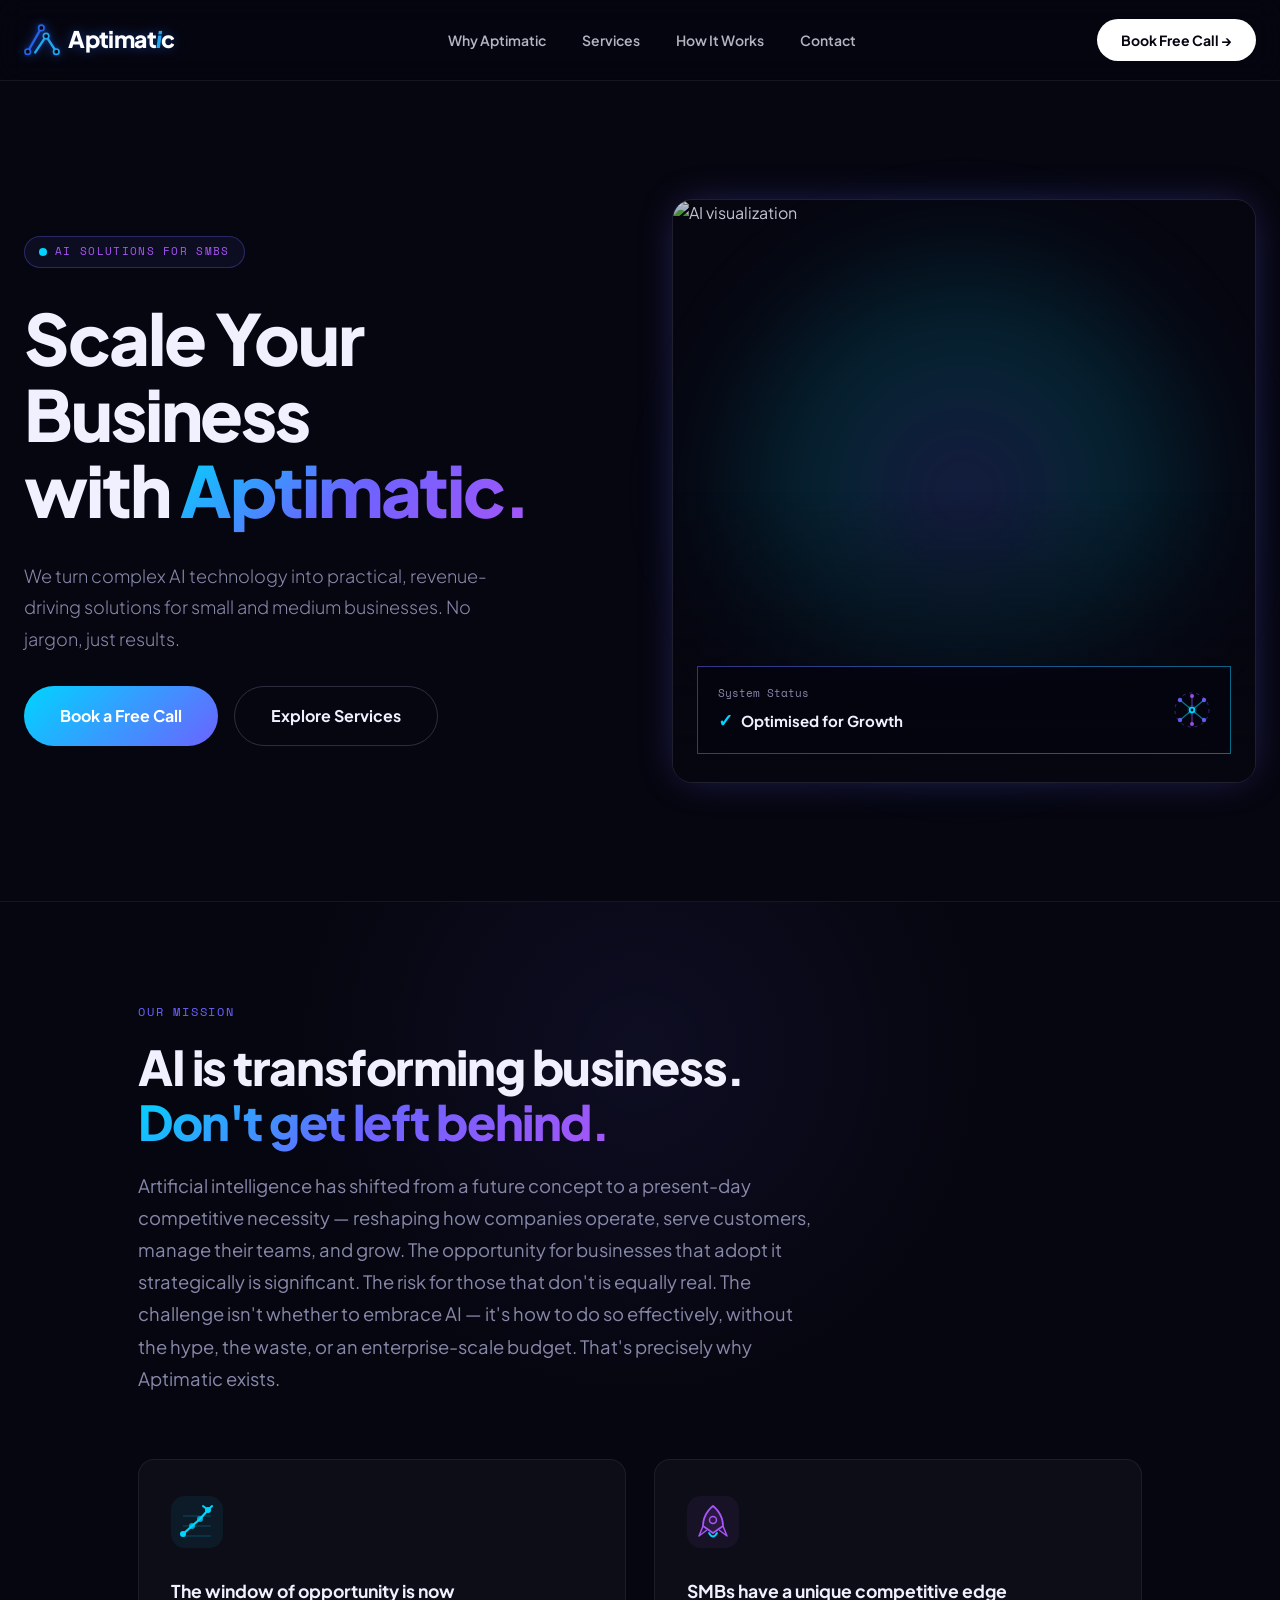
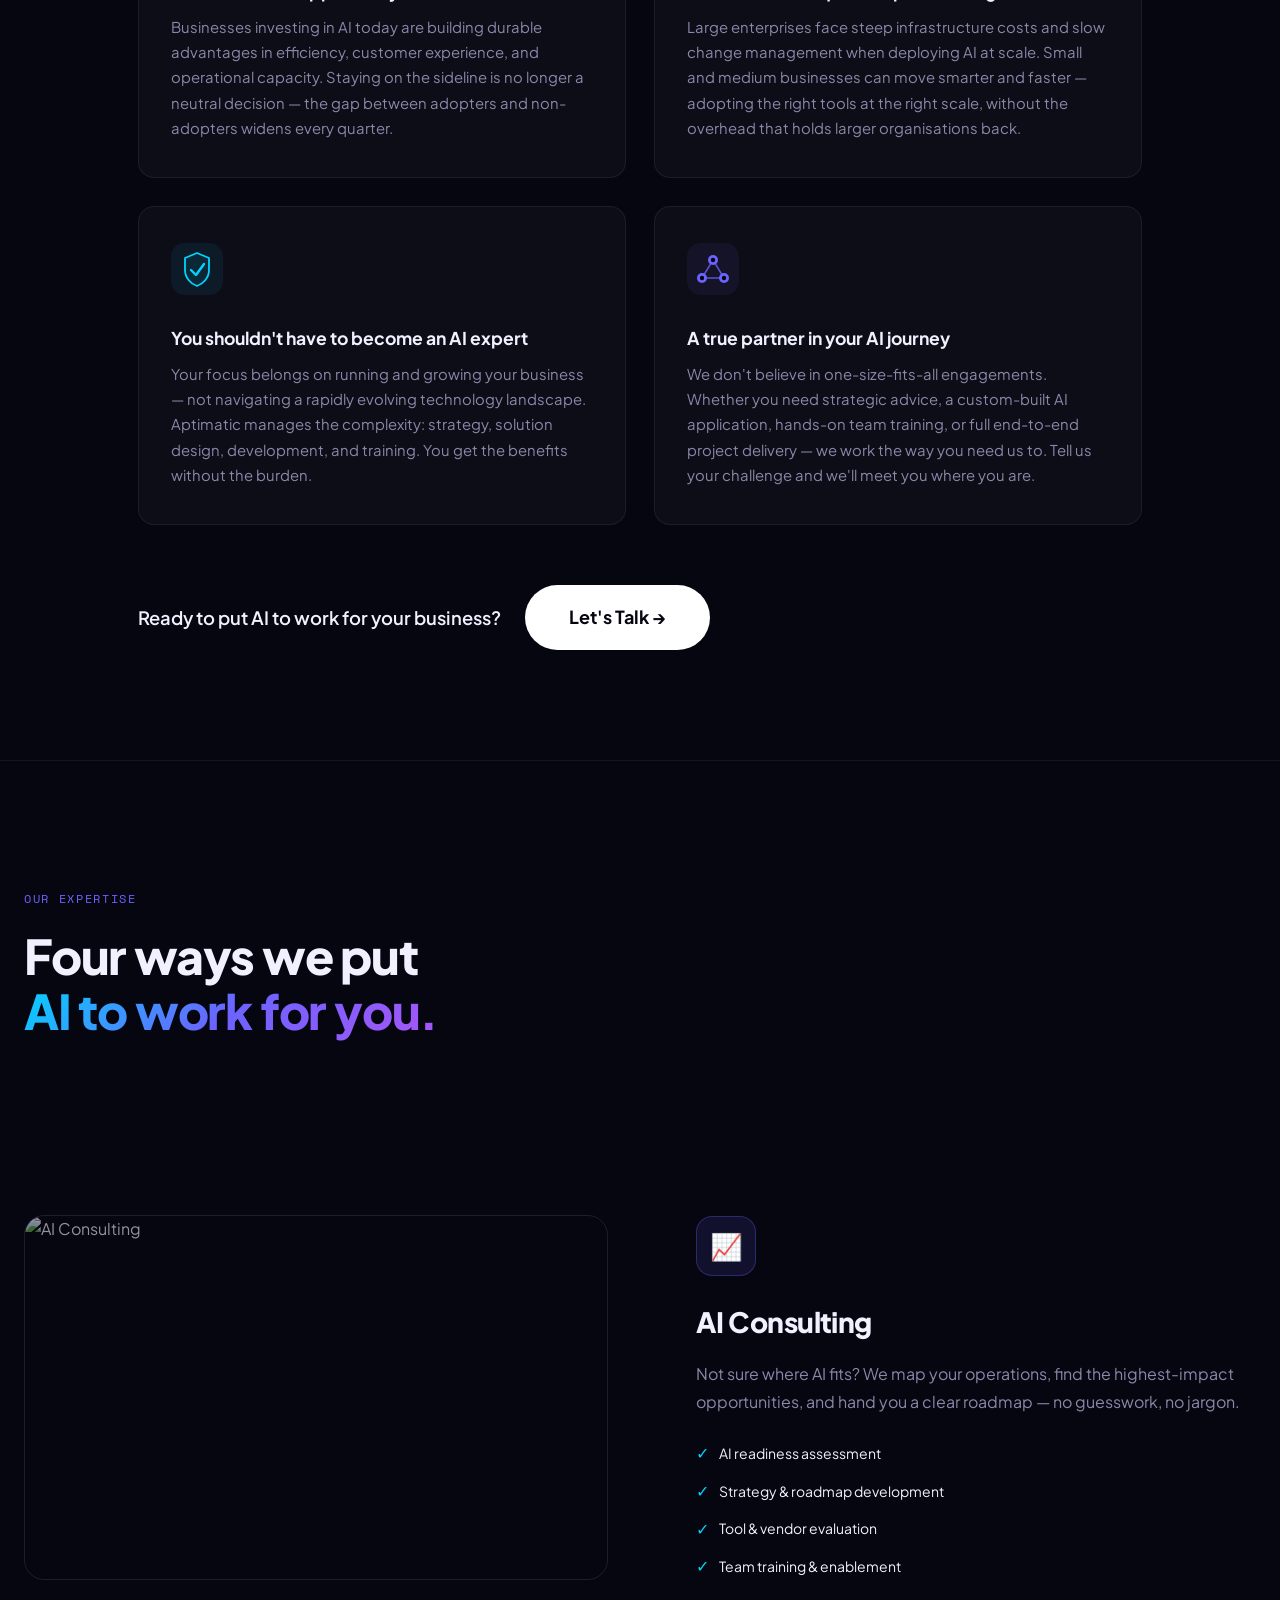
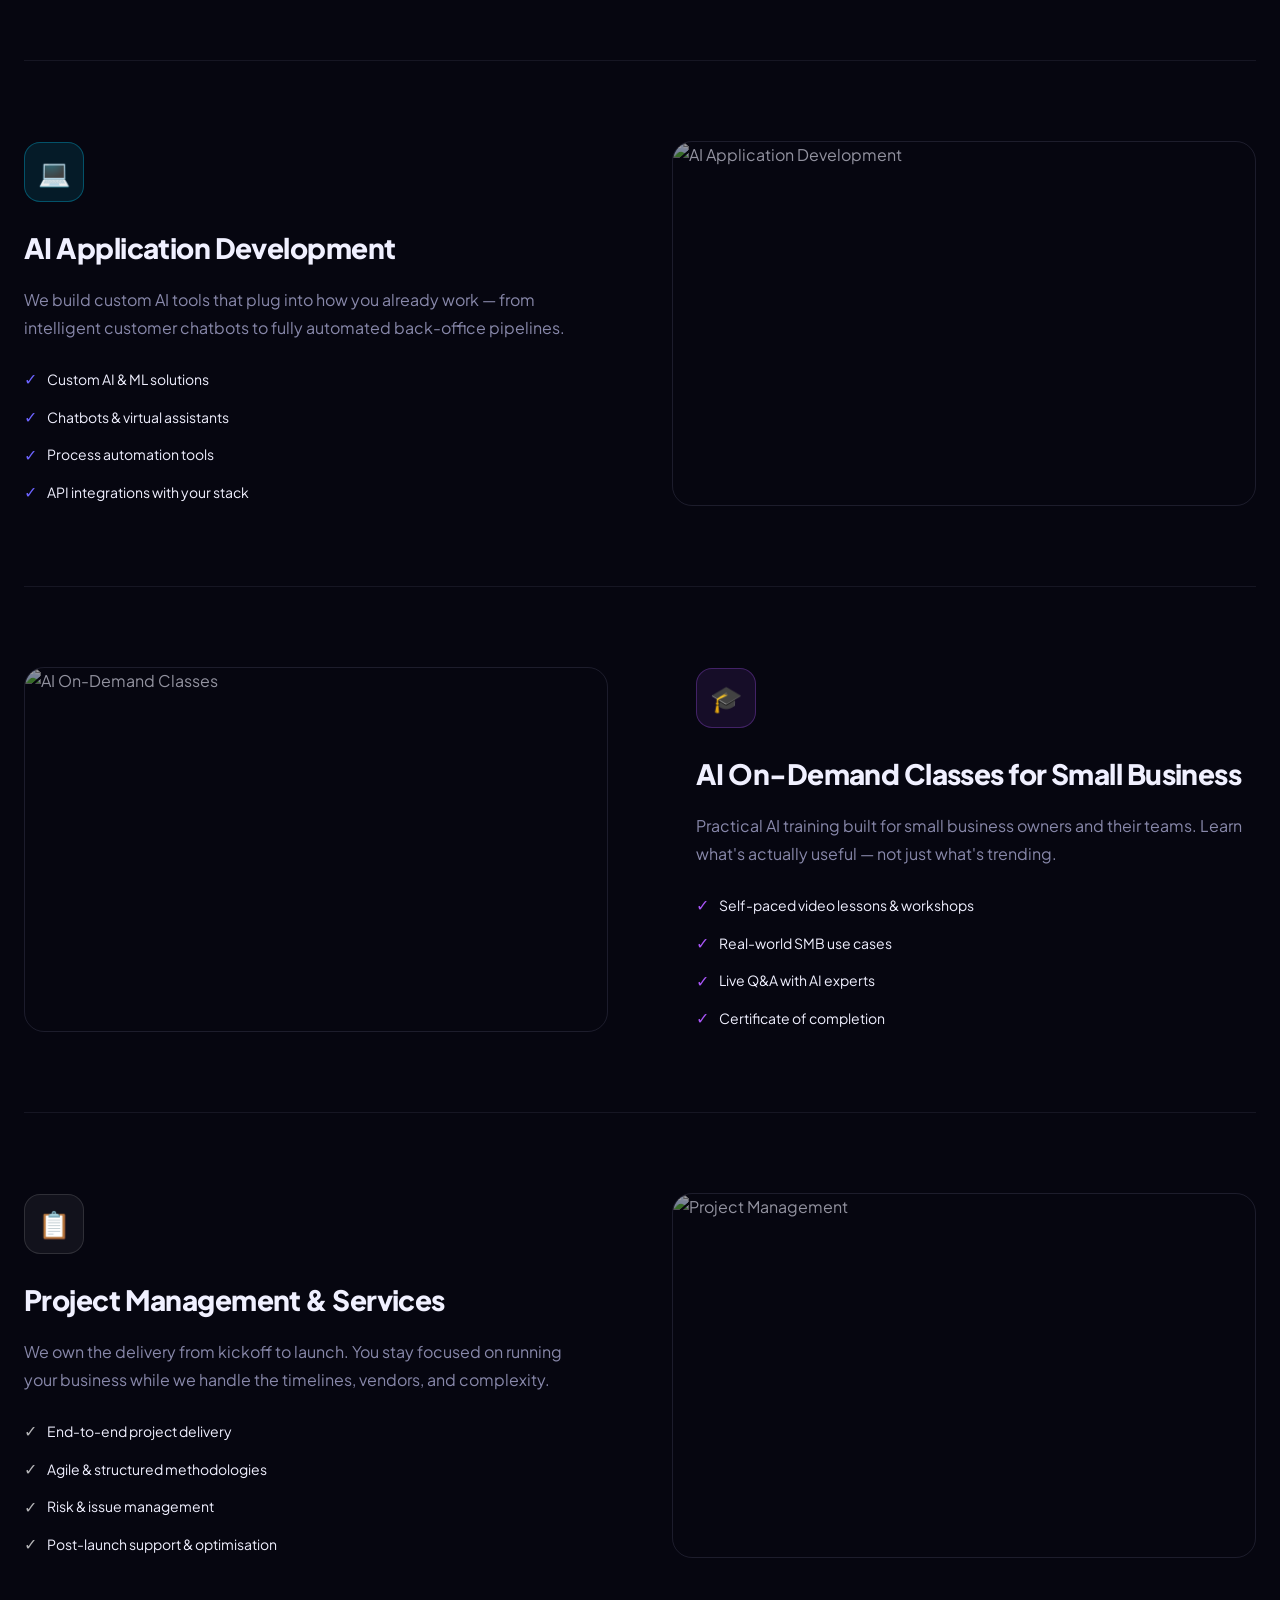
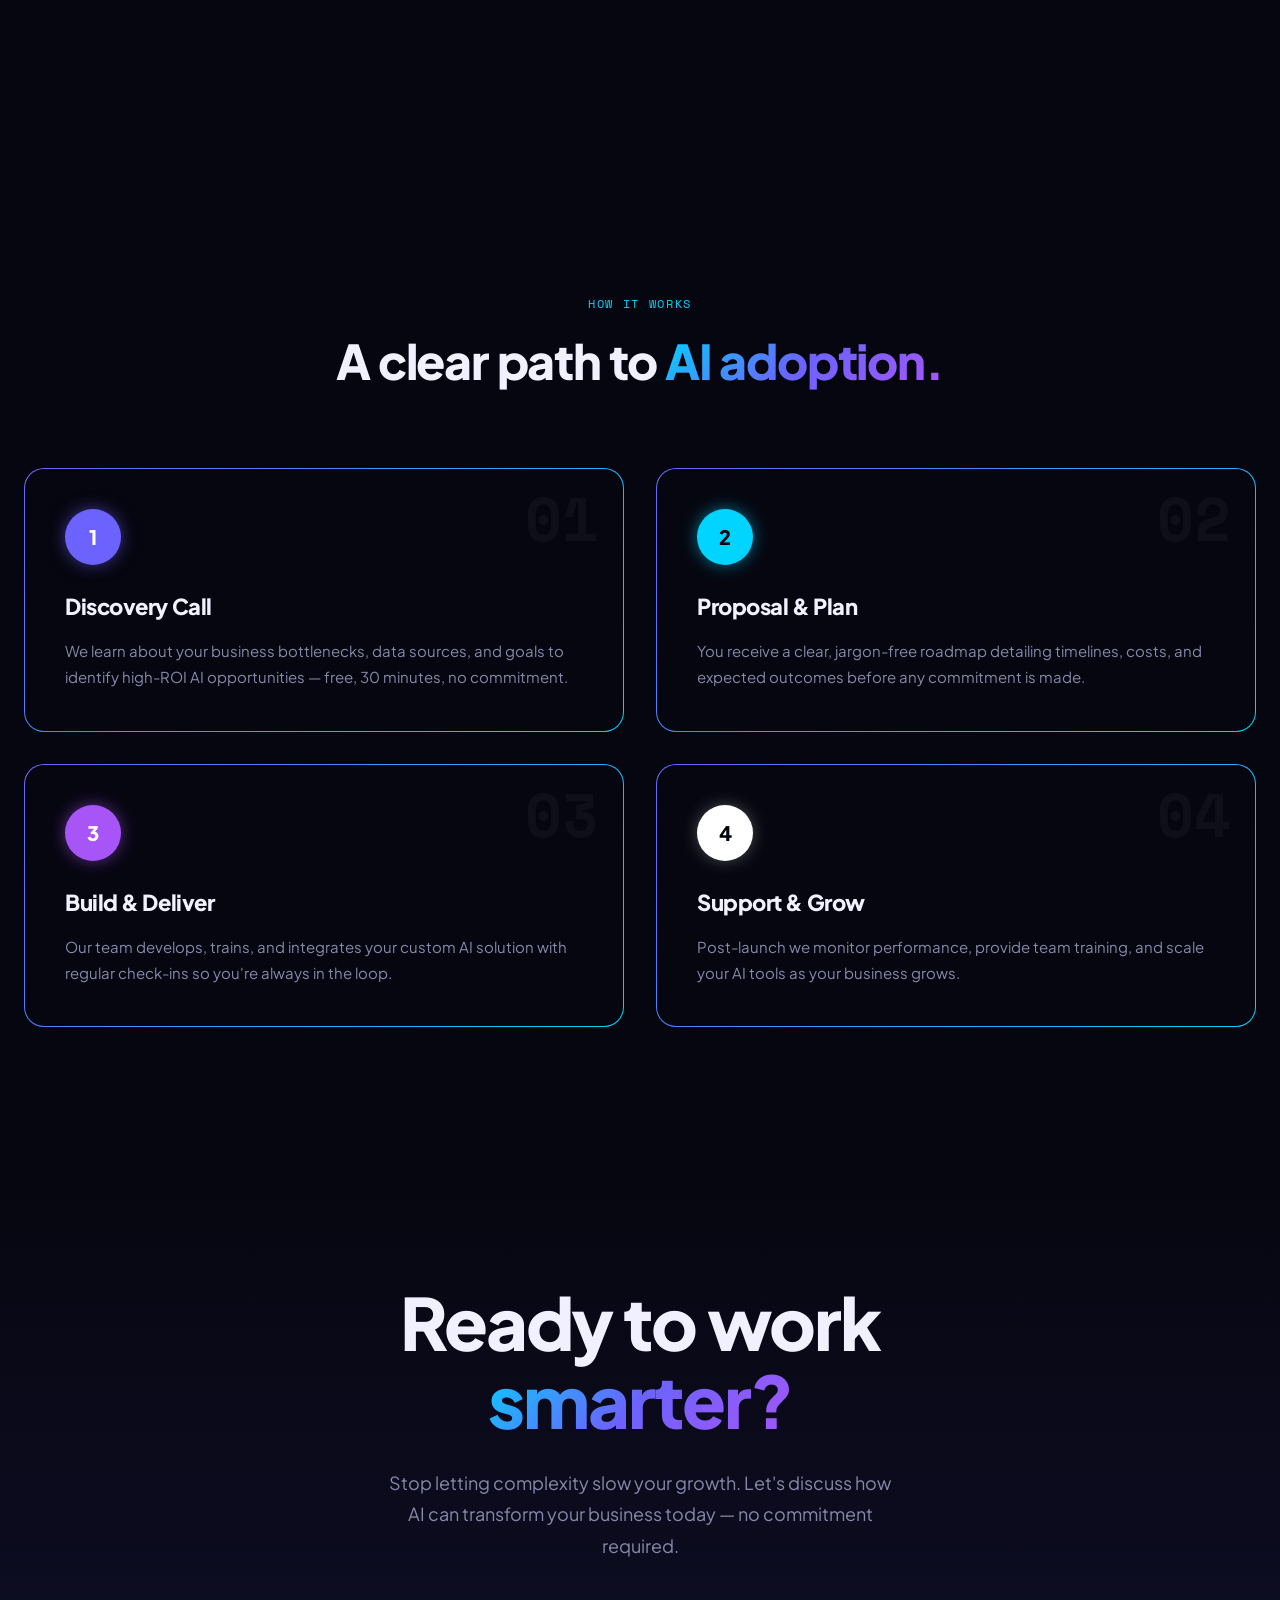
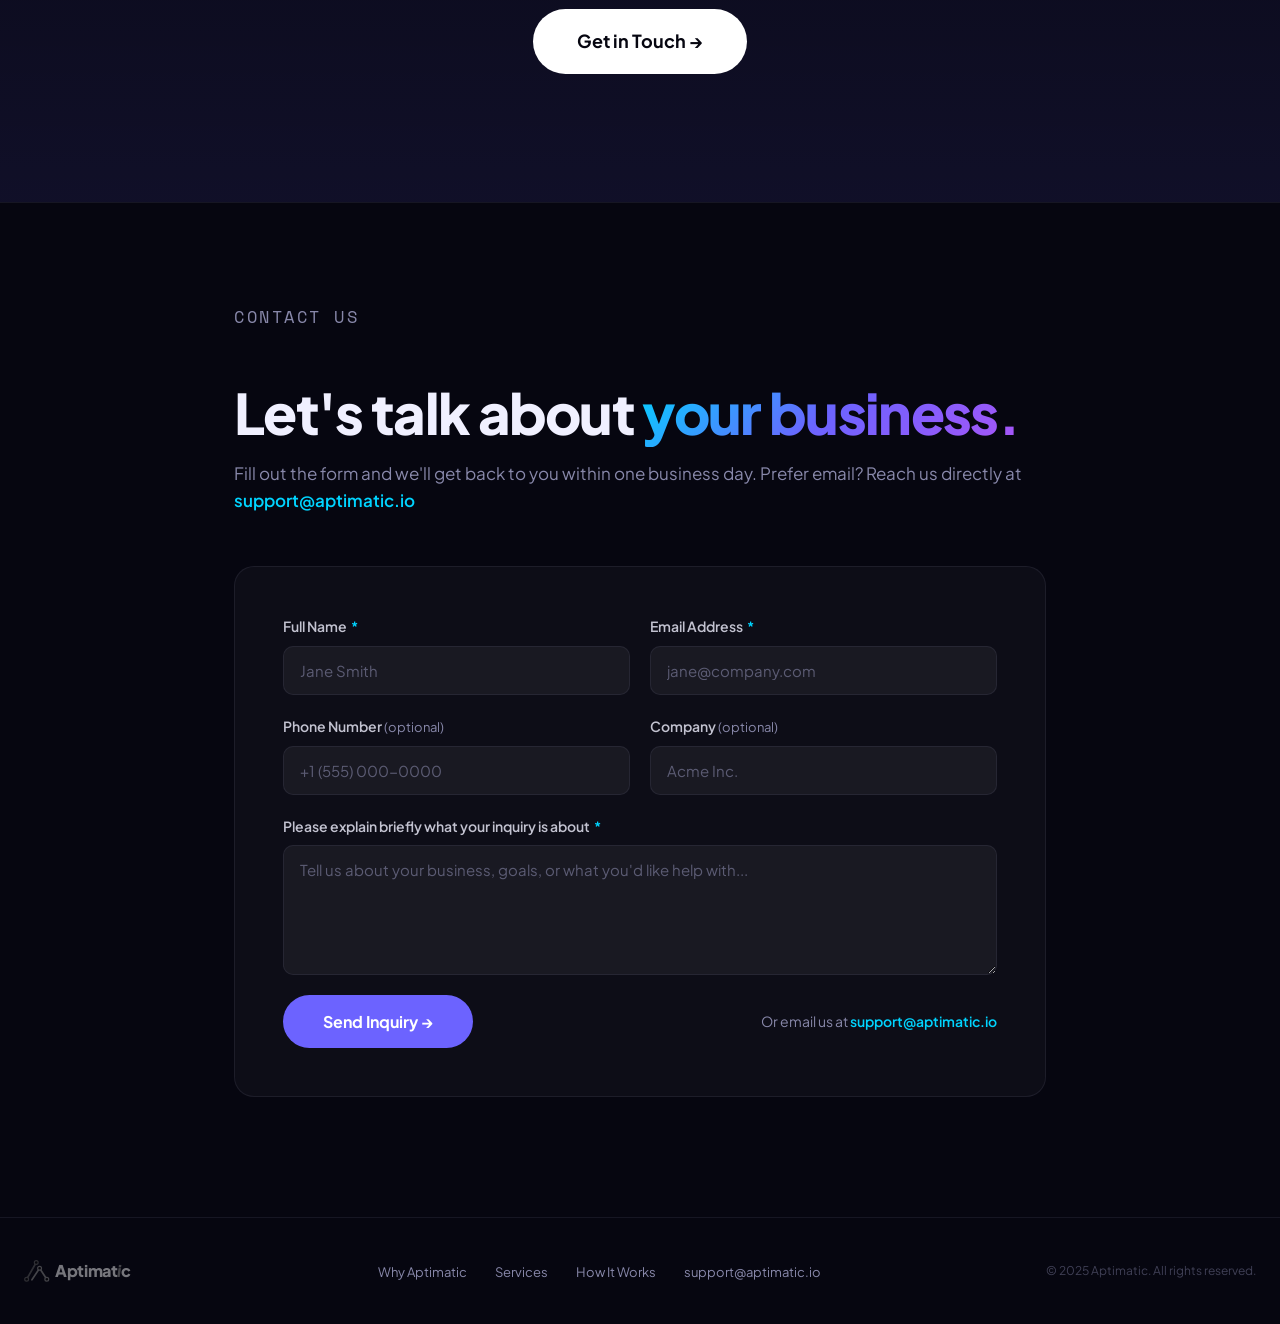
==== commit c885906d: "Update website logo to match official brand assets Replaces the existing gradient-based navigation a" ====
--- a/index.html
+++ b/index.html
@@ -792,24 +792,22 @@
     <nav>
         <div class="nav-inner">
             <a href="#" class="nav-logo">
-                <svg viewBox="0 0 204 40" fill="none" xmlns="http://www.w3.org/2000/svg" role="img" aria-label="Aptimatic">
-                    <defs>
-                        <linearGradient id="nlg" x1="20" y1="2" x2="20" y2="38" gradientUnits="userSpaceOnUse">
-                            <stop offset="0%"   stop-color="#60A5FA"/>
-                            <stop offset="55%"  stop-color="#2563EB"/>
-                            <stop offset="100%" stop-color="#1E3A8A"/>
-                        </linearGradient>
-                    </defs>
-                    <path d="M 5,37 L 15,4" stroke="url(#nlg)" stroke-width="3" stroke-linecap="round" fill="none"/>
-                    <path d="M 22,10 Q 35,24 37,37" stroke="url(#nlg)" stroke-width="3" stroke-linecap="round" fill="none"/>
-                    <circle cx="5"  cy="37" r="3.2" fill="url(#nlg)"/>
-                    <circle cx="15" cy="4"  r="3.2" fill="url(#nlg)"/>
-                    <circle cx="22" cy="10" r="3.2" fill="url(#nlg)"/>
-                    <circle cx="37" cy="37" r="3.2" fill="url(#nlg)"/>
+                <svg viewBox="0 0 215 40" fill="none" xmlns="http://www.w3.org/2000/svg" role="img" aria-label="Aptimatic">
+                    <!-- Official icon mark: viewBox crops to node bounds with stroke padding -->
+                    <svg x="0" y="1" width="44" height="38" viewBox="7 14 110 95">
+                        <line x1="18" y1="96" x2="58" y2="26" stroke="#2563EB" stroke-width="7" stroke-linecap="round" stroke-linejoin="round"/>
+                        <line x1="40" y1="98" x2="72" y2="50" stroke="#22A6EE" stroke-width="7" stroke-linecap="round" stroke-linejoin="round"/>
+                        <line x1="72" y1="50" x2="102" y2="96" stroke="#22A6EE" stroke-width="7" stroke-linecap="round" stroke-linejoin="round"/>
+                        <circle cx="18" cy="96" r="8" stroke="#2563EB" stroke-width="5" fill="#060610"/>
+                        <circle cx="58" cy="26" r="8" stroke="#2563EB" stroke-width="5" fill="#060610"/>
+                        <circle cx="72" cy="50" r="8" stroke="#22A6EE" stroke-width="5" fill="#060610"/>
+                        <circle cx="102" cy="96" r="8" stroke="#22A6EE" stroke-width="5" fill="#060610"/>
+                    </svg>
+                    <!-- Wordmark -->
                     <text x="52" y="30"
                           font-family="Plus Jakarta Sans, Inter, -apple-system, sans-serif"
                           font-size="27" font-weight="800" letter-spacing="-0.7"
-                          fill="white">Aptimat<tspan fill="#38BDF8" font-style="italic">i</tspan>c</text>
+                          fill="white">Aptimat<tspan fill="#22A6EE" font-style="italic">i</tspan>c</text>
                 </svg>
             </a>
             <ul class="nav-links">
@@ -1157,24 +1155,20 @@
     <footer>
         <div class="footer-inner">
             <div class="footer-logo">
-                <svg viewBox="0 0 204 40" fill="none" xmlns="http://www.w3.org/2000/svg" aria-label="Aptimatic">
-                    <defs>
-                        <linearGradient id="flg" x1="20" y1="2" x2="20" y2="38" gradientUnits="userSpaceOnUse">
-                            <stop offset="0%"   stop-color="#60A5FA"/>
-                            <stop offset="55%"  stop-color="#2563EB"/>
-                            <stop offset="100%" stop-color="#1E3A8A"/>
-                        </linearGradient>
-                    </defs>
-                    <path d="M 5,37 L 15,4" stroke="url(#flg)" stroke-width="3" stroke-linecap="round" fill="none"/>
-                    <path d="M 22,10 Q 35,24 37,37" stroke="url(#flg)" stroke-width="3" stroke-linecap="round" fill="none"/>
-                    <circle cx="5"  cy="37" r="3.2" fill="url(#flg)"/>
-                    <circle cx="15" cy="4"  r="3.2" fill="url(#flg)"/>
-                    <circle cx="22" cy="10" r="3.2" fill="url(#flg)"/>
-                    <circle cx="37" cy="37" r="3.2" fill="url(#flg)"/>
+                <svg viewBox="0 0 215 40" fill="none" xmlns="http://www.w3.org/2000/svg" aria-label="Aptimatic">
+                    <svg x="0" y="1" width="44" height="38" viewBox="7 14 110 95">
+                        <line x1="18" y1="96" x2="58" y2="26" stroke="#2563EB" stroke-width="7" stroke-linecap="round" stroke-linejoin="round"/>
+                        <line x1="40" y1="98" x2="72" y2="50" stroke="#22A6EE" stroke-width="7" stroke-linecap="round" stroke-linejoin="round"/>
+                        <line x1="72" y1="50" x2="102" y2="96" stroke="#22A6EE" stroke-width="7" stroke-linecap="round" stroke-linejoin="round"/>
+                        <circle cx="18" cy="96" r="8" stroke="#2563EB" stroke-width="5" fill="#060610"/>
+                        <circle cx="58" cy="26" r="8" stroke="#2563EB" stroke-width="5" fill="#060610"/>
+                        <circle cx="72" cy="50" r="8" stroke="#22A6EE" stroke-width="5" fill="#060610"/>
+                        <circle cx="102" cy="96" r="8" stroke="#22A6EE" stroke-width="5" fill="#060610"/>
+                    </svg>
                     <text x="52" y="30"
                           font-family="Plus Jakarta Sans, Inter, -apple-system, sans-serif"
                           font-size="27" font-weight="800" letter-spacing="-0.7"
-                          fill="white">Aptimat<tspan fill="#38BDF8" font-style="italic">i</tspan>c</text>
+                          fill="white">Aptimat<tspan fill="#22A6EE" font-style="italic">i</tspan>c</text>
                 </svg>
             </div>
             <ul class="footer-links">
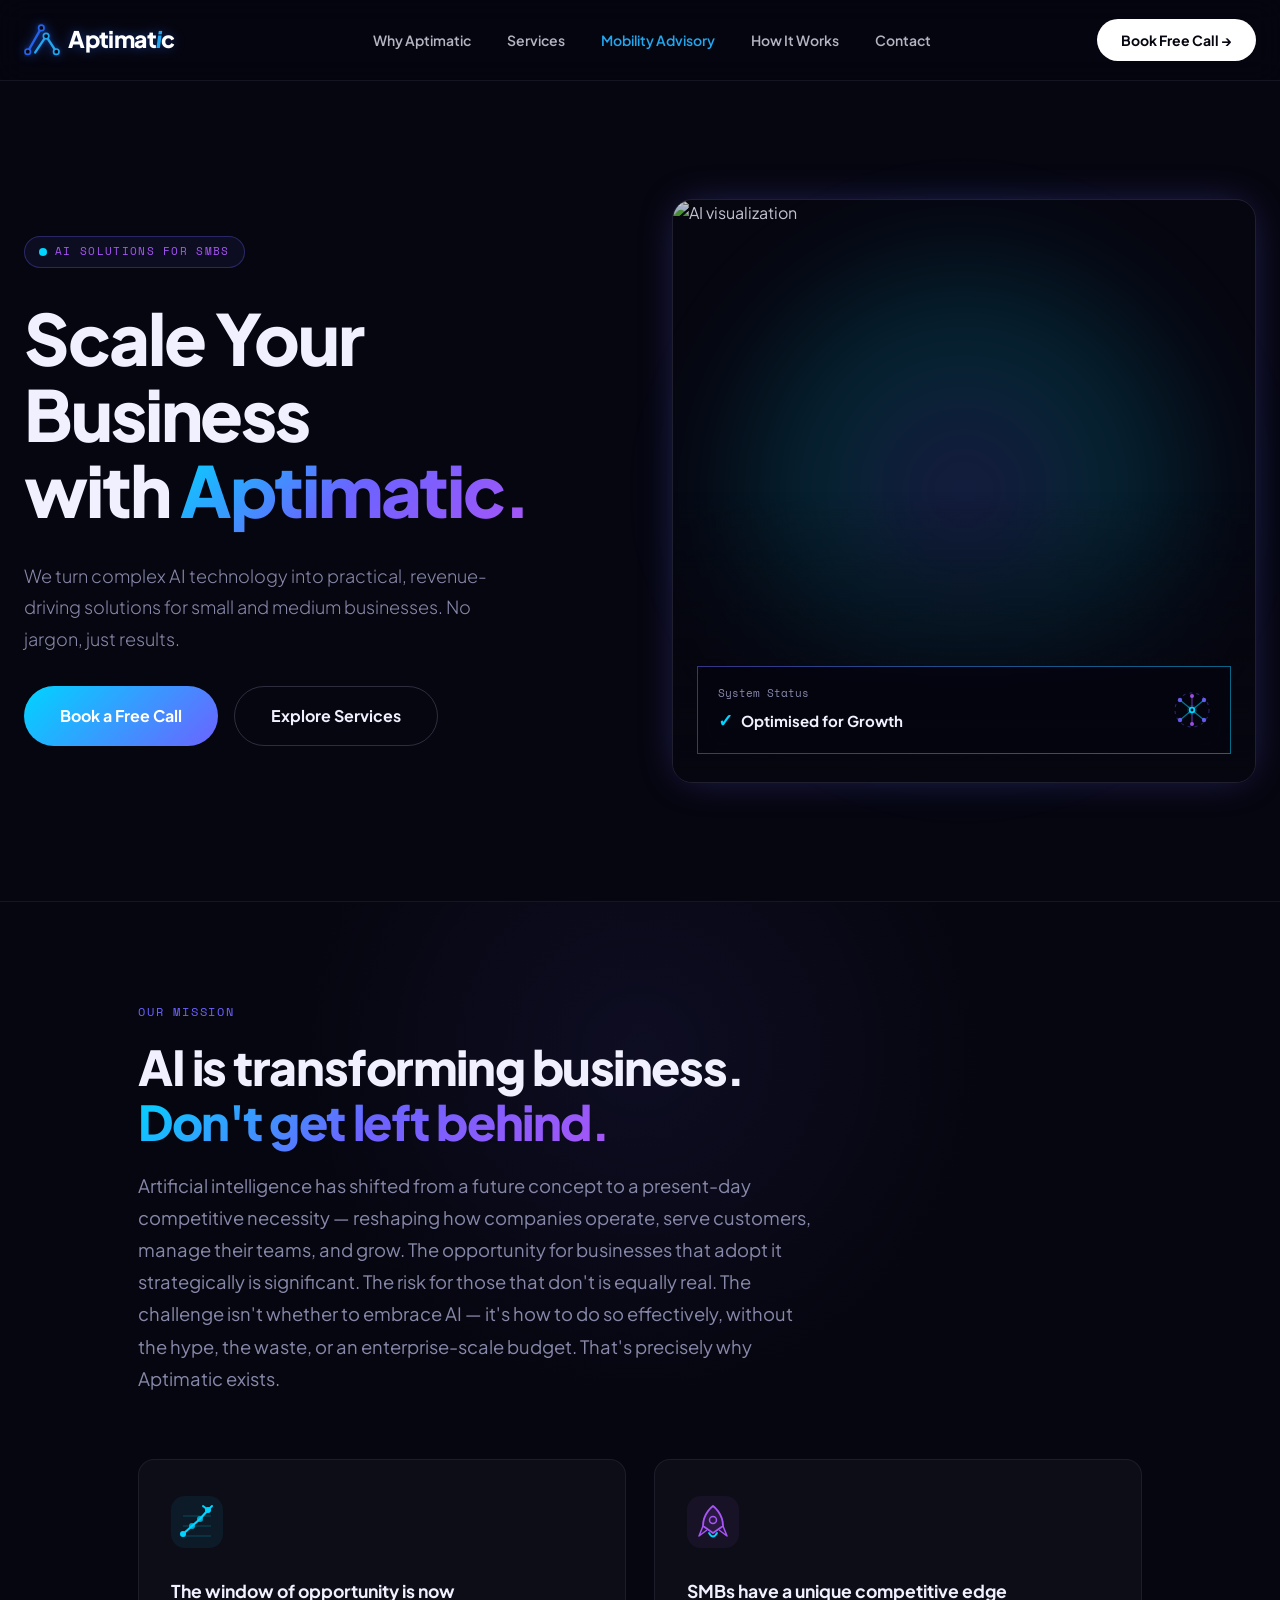
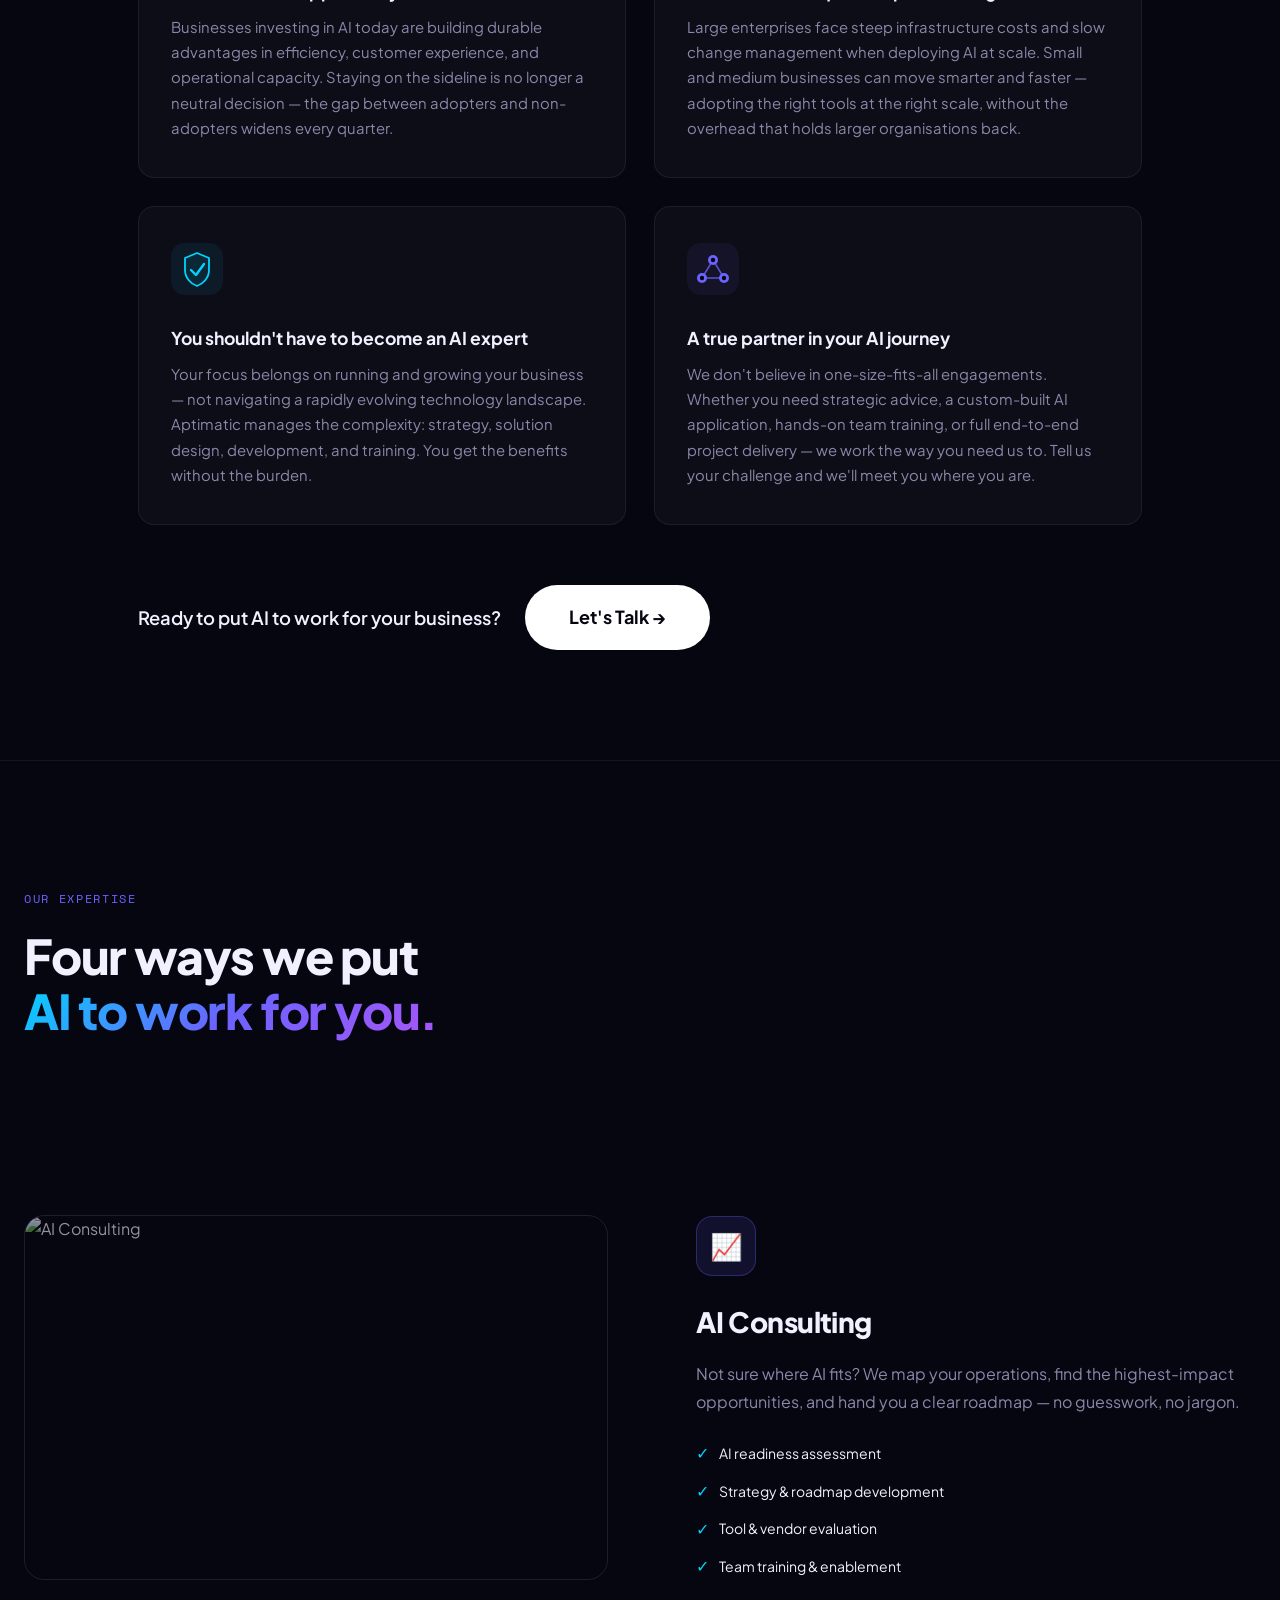
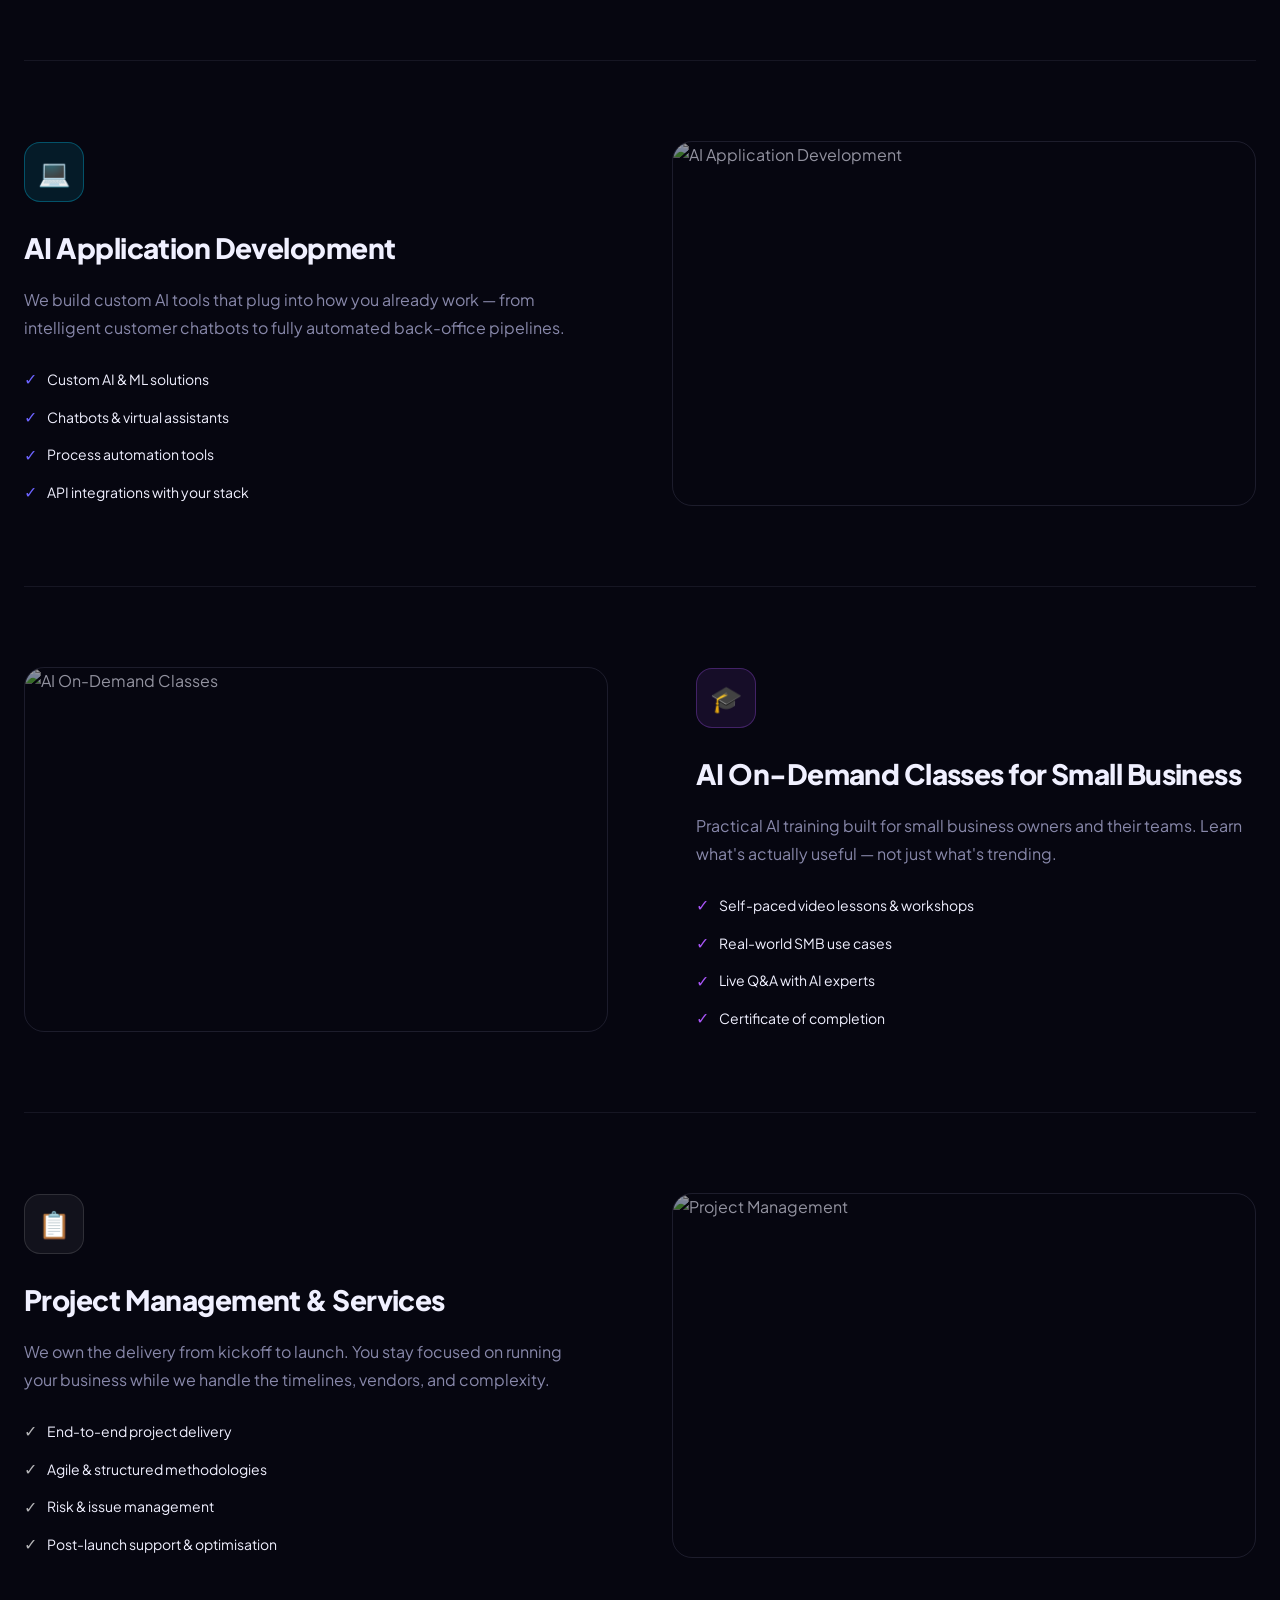
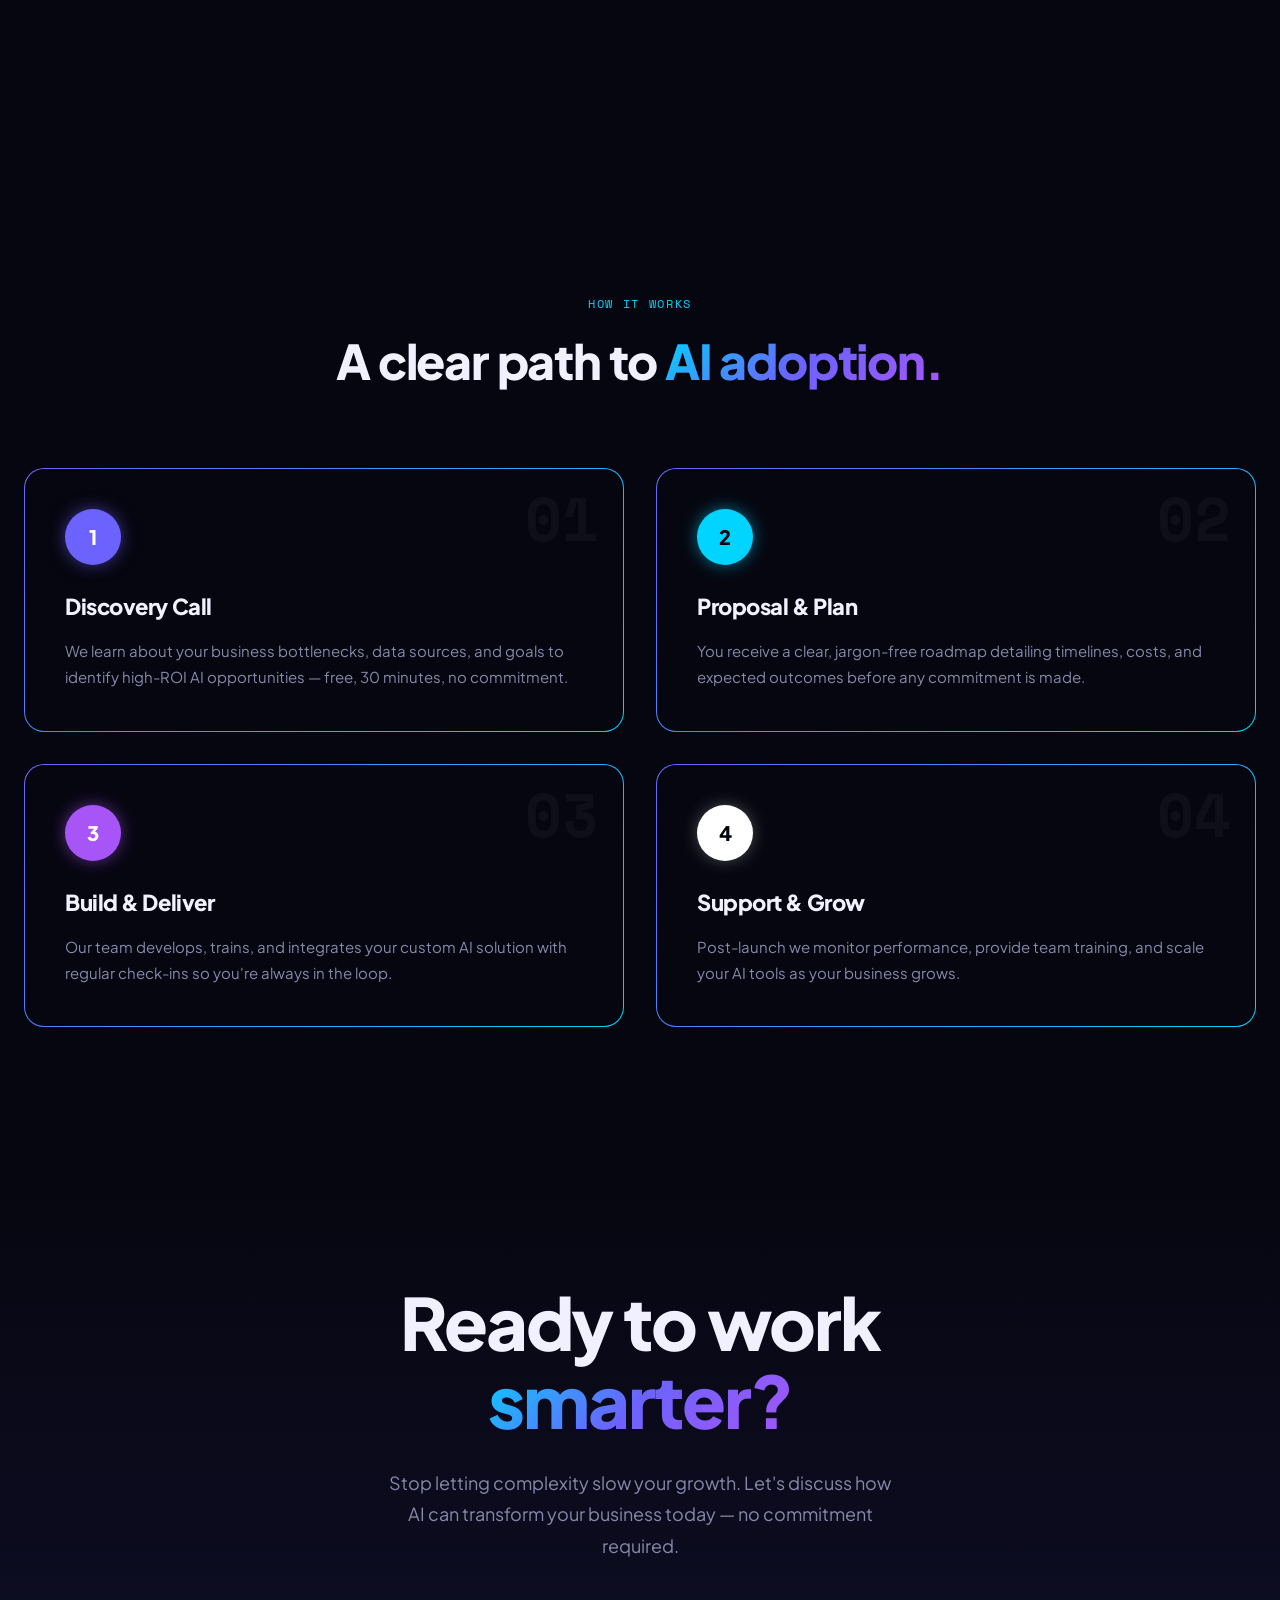
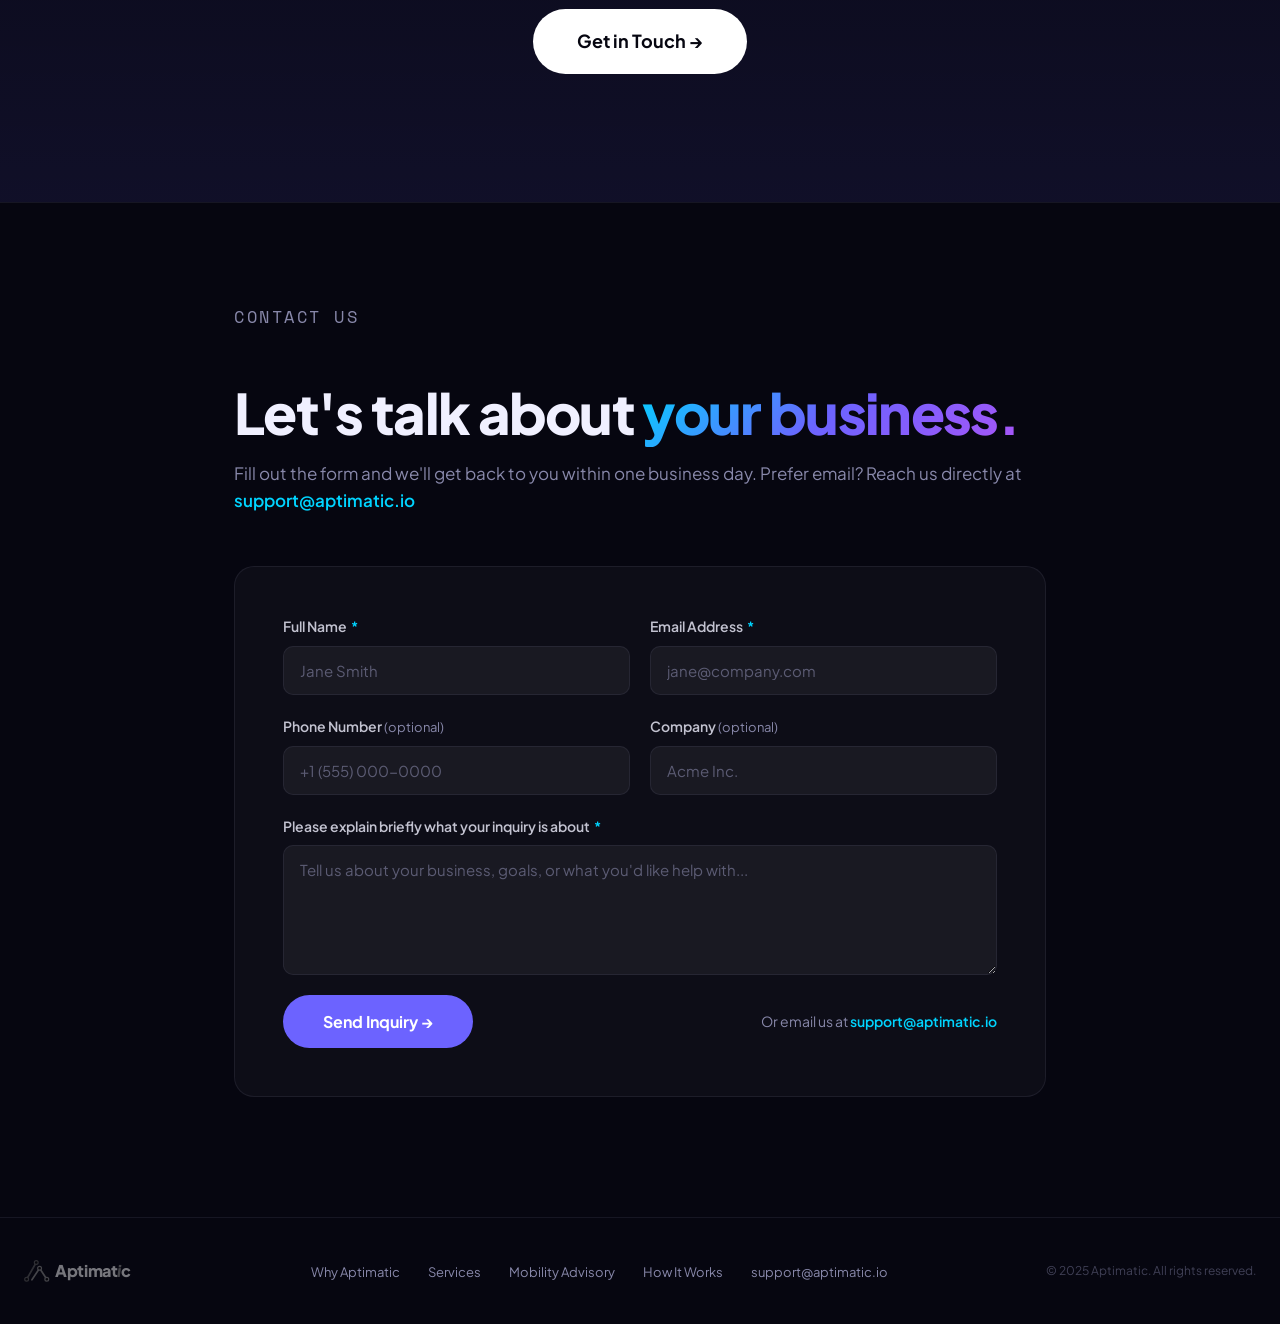
==== commit d46ae7ee: "Add Mobility Advisory section and thank you page to the website Adds a new dedicated page for Mobili" ====
--- a/index.html
+++ b/index.html
@@ -813,6 +813,7 @@
             <ul class="nav-links">
                 <li><a href="#why">Why Aptimatic</a></li>
                 <li><a href="#services">Services</a></li>
+                <li><a href="/mobility/" style="color:#22A6EE;">Mobility Advisory</a></li>
                 <li><a href="#process">How It Works</a></li>
                 <li><a href="#contact">Contact</a></li>
             </ul>
@@ -1174,6 +1175,7 @@
             <ul class="footer-links">
                 <li><a href="#why">Why Aptimatic</a></li>
                 <li><a href="#services">Services</a></li>
+                <li><a href="/mobility/">Mobility Advisory</a></li>
                 <li><a href="#process">How It Works</a></li>
                 <li><a href="mailto:support@aptimatic.io">support@aptimatic.io</a></li>
             </ul>
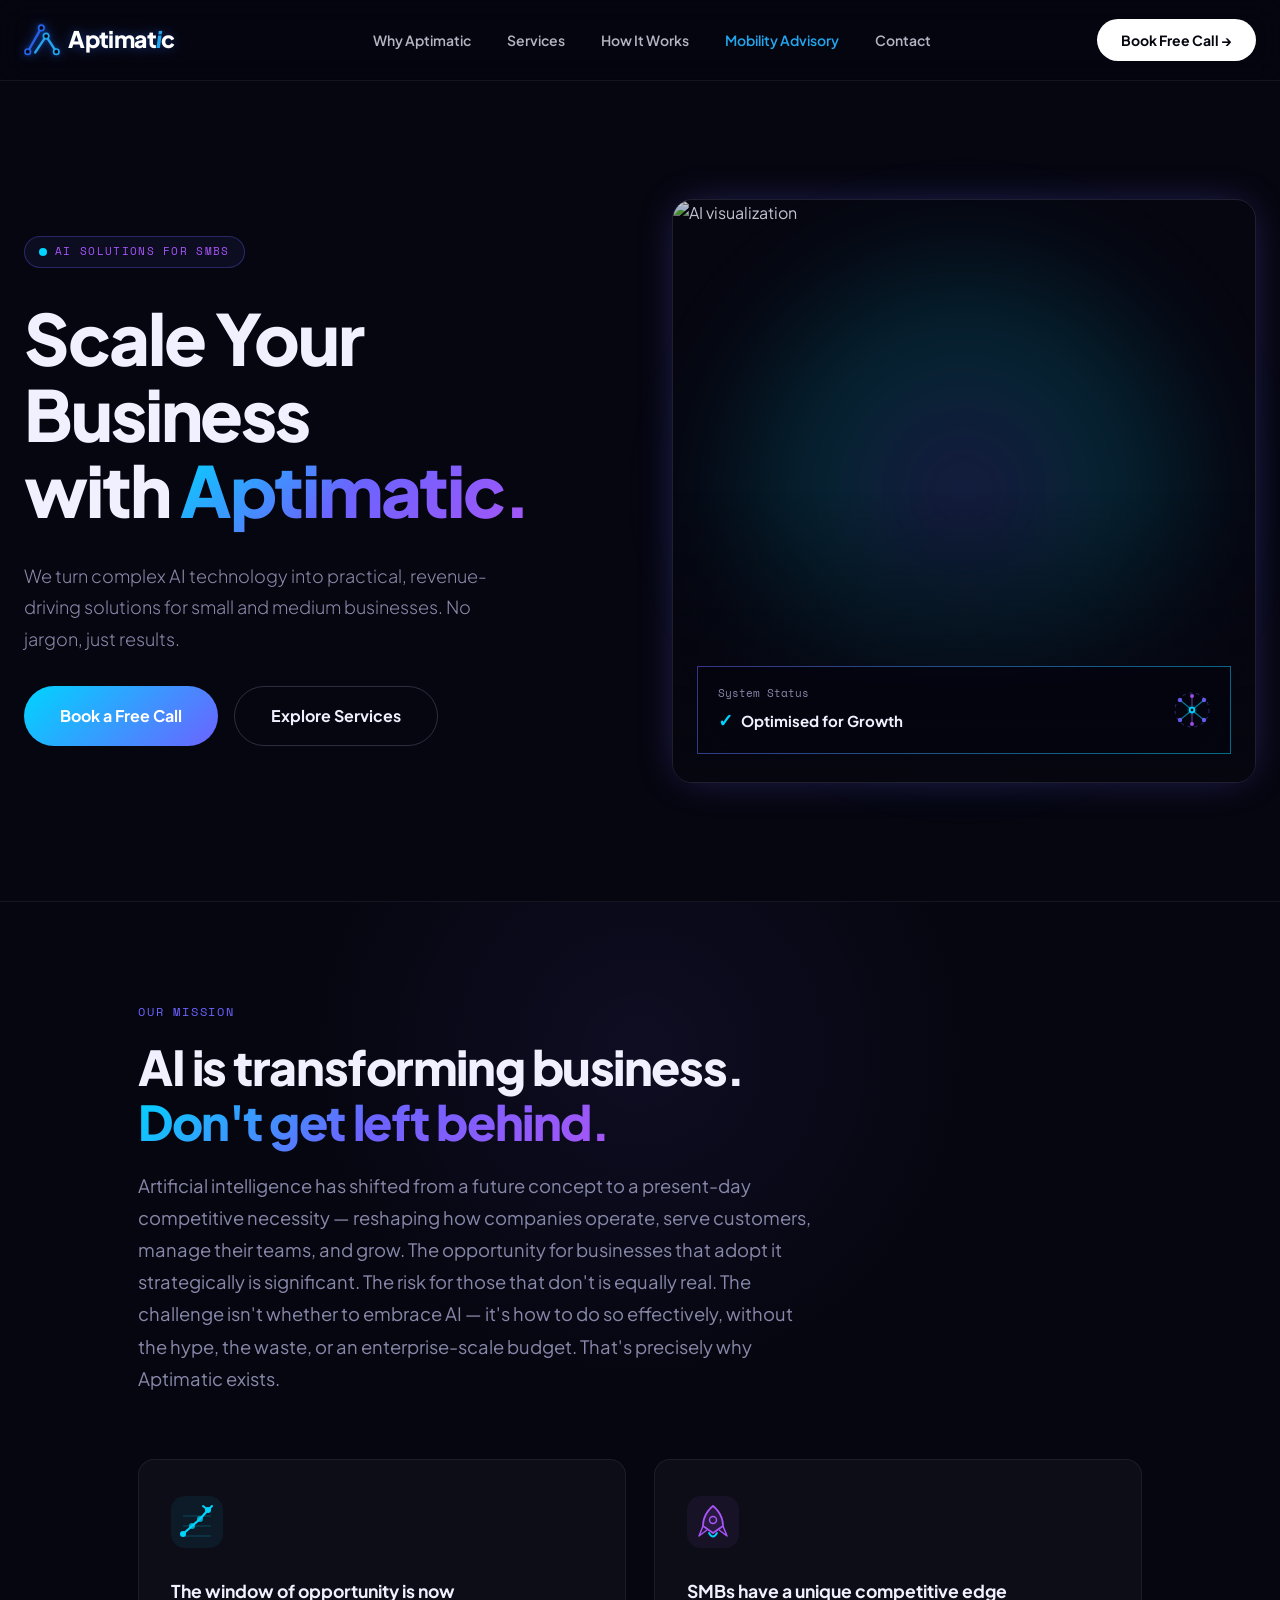
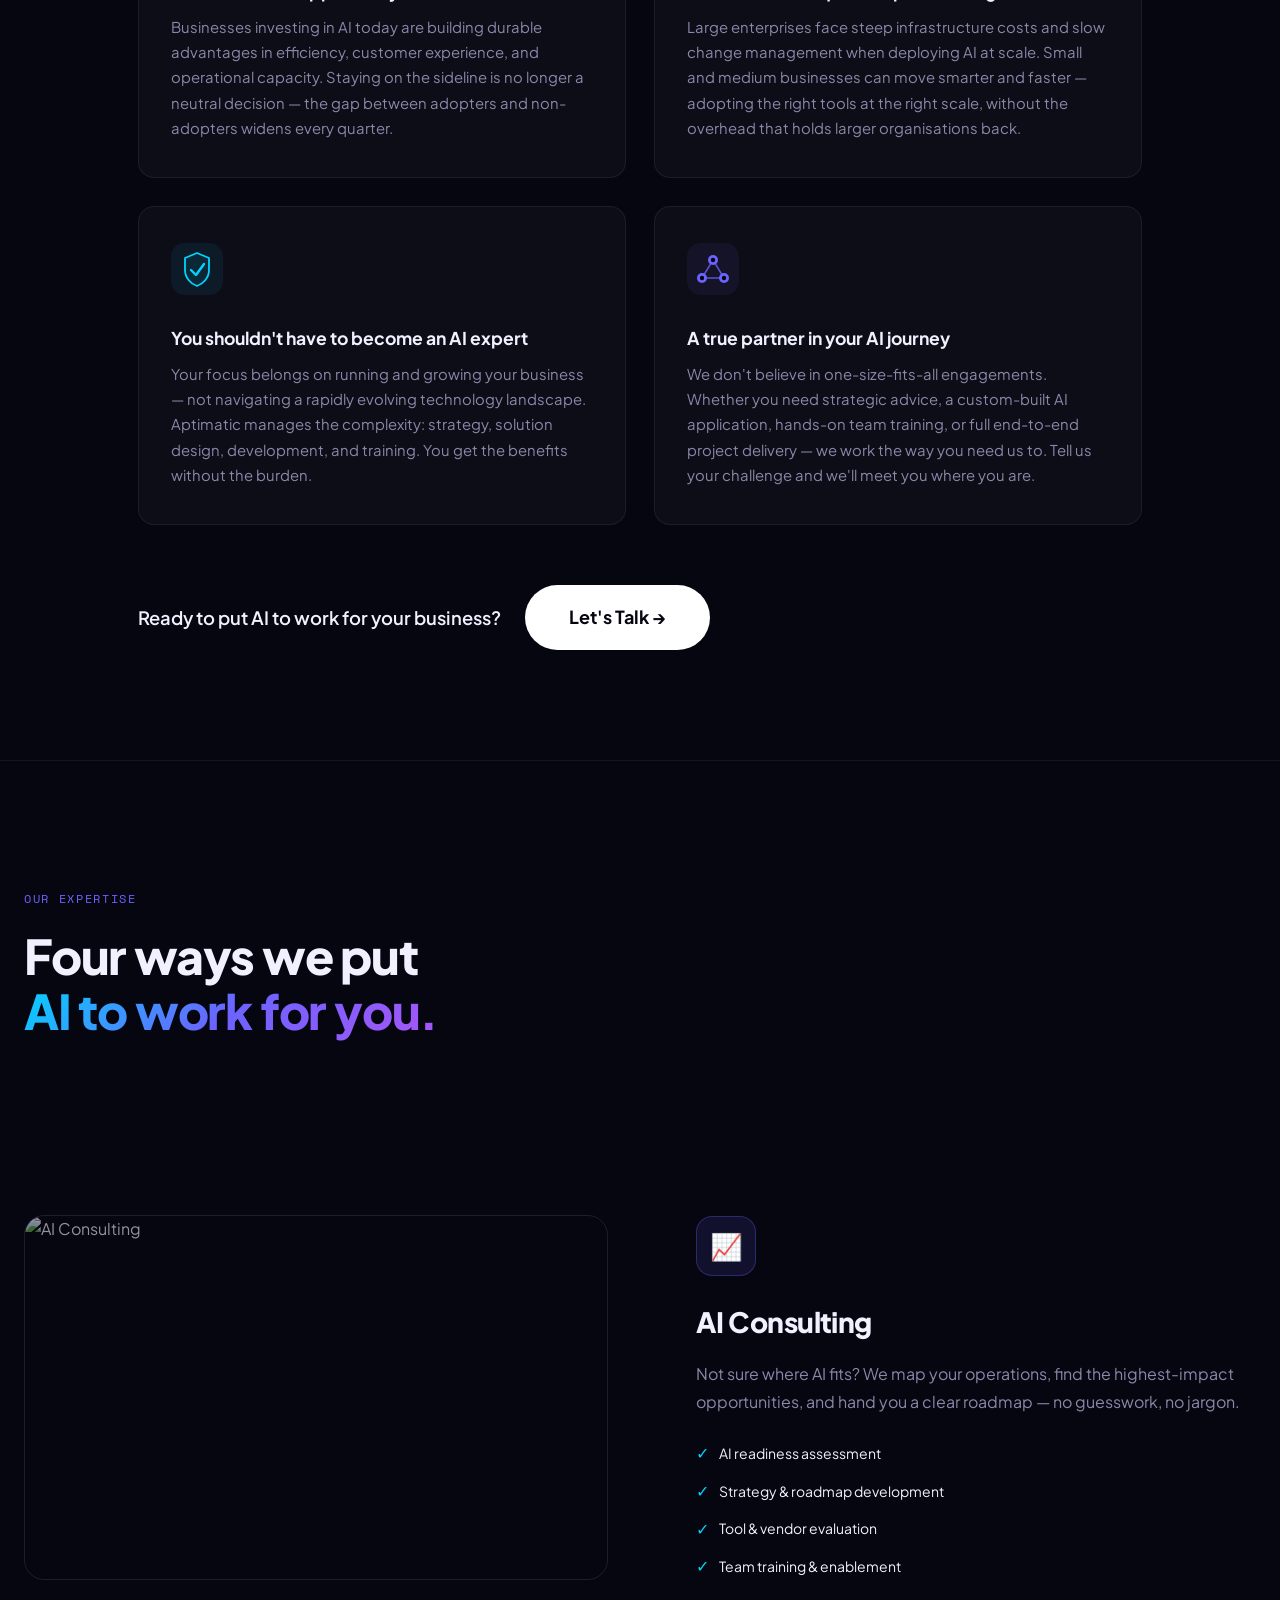
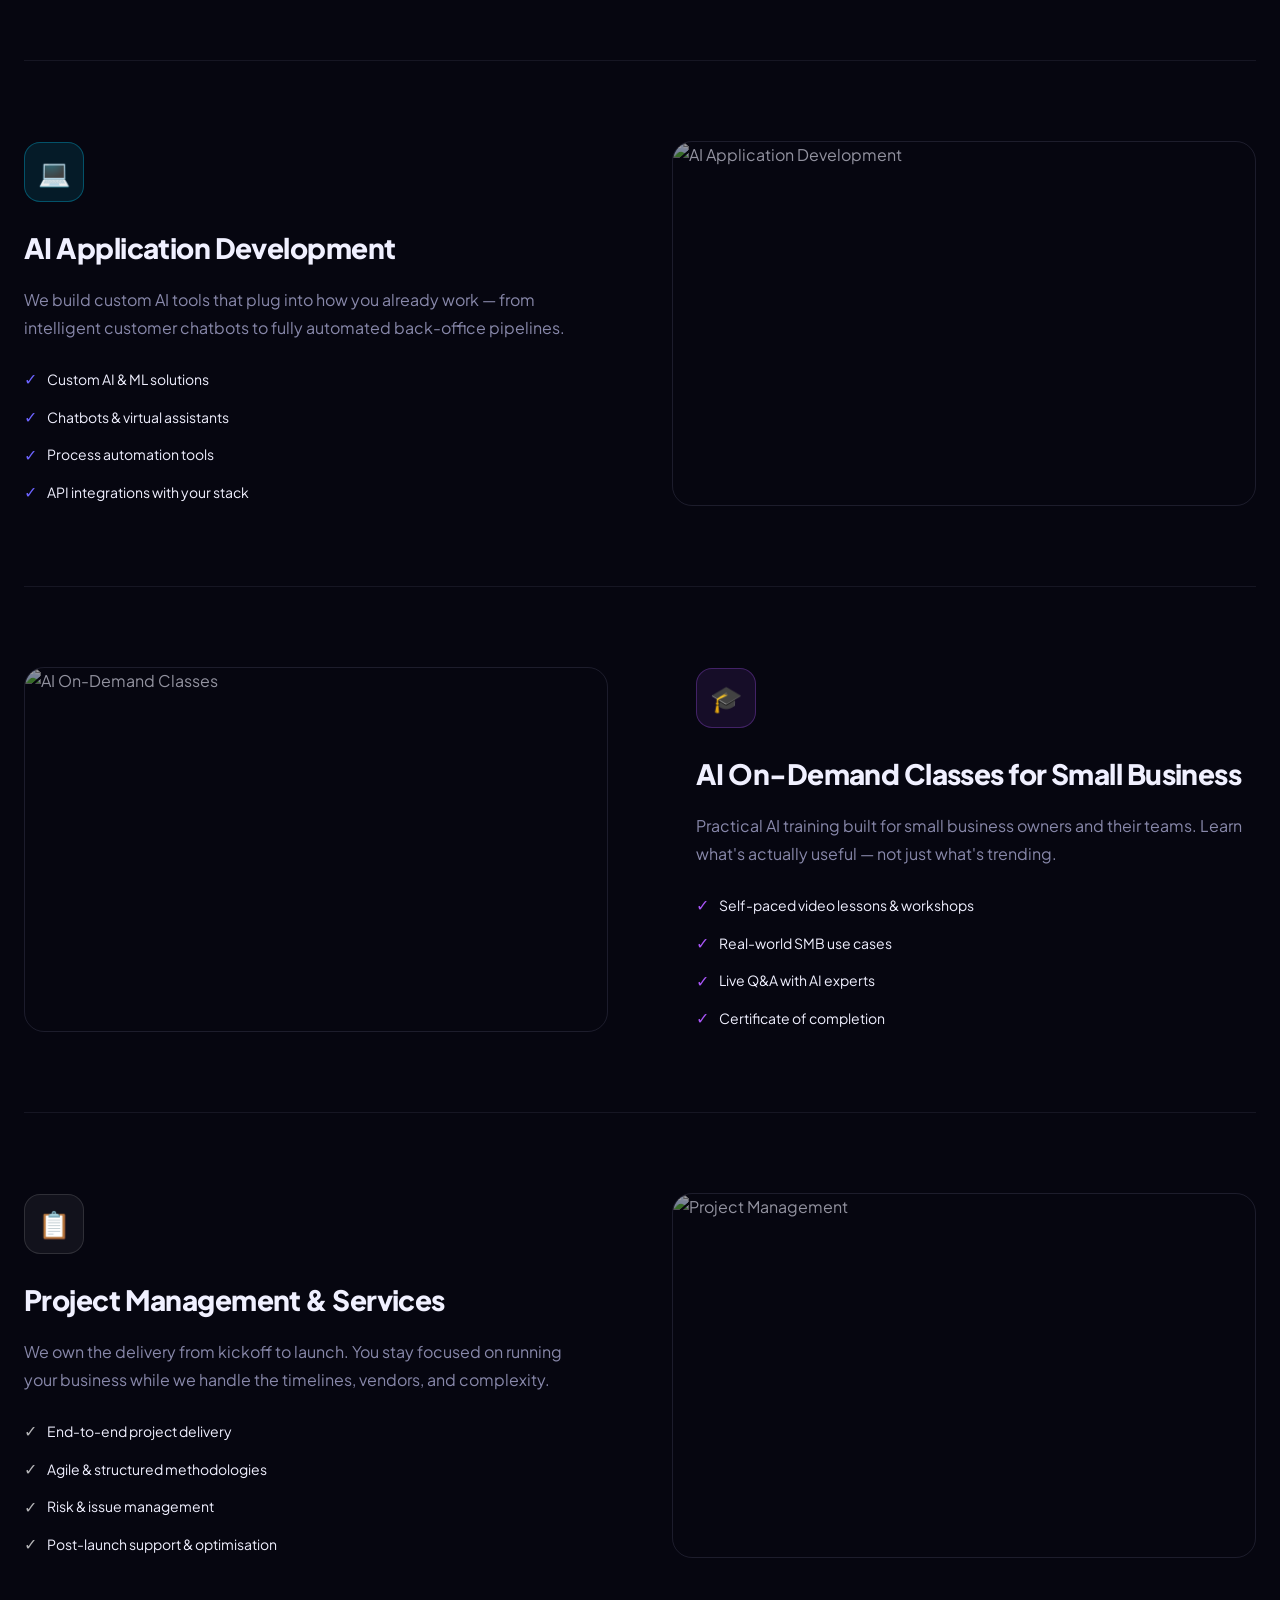
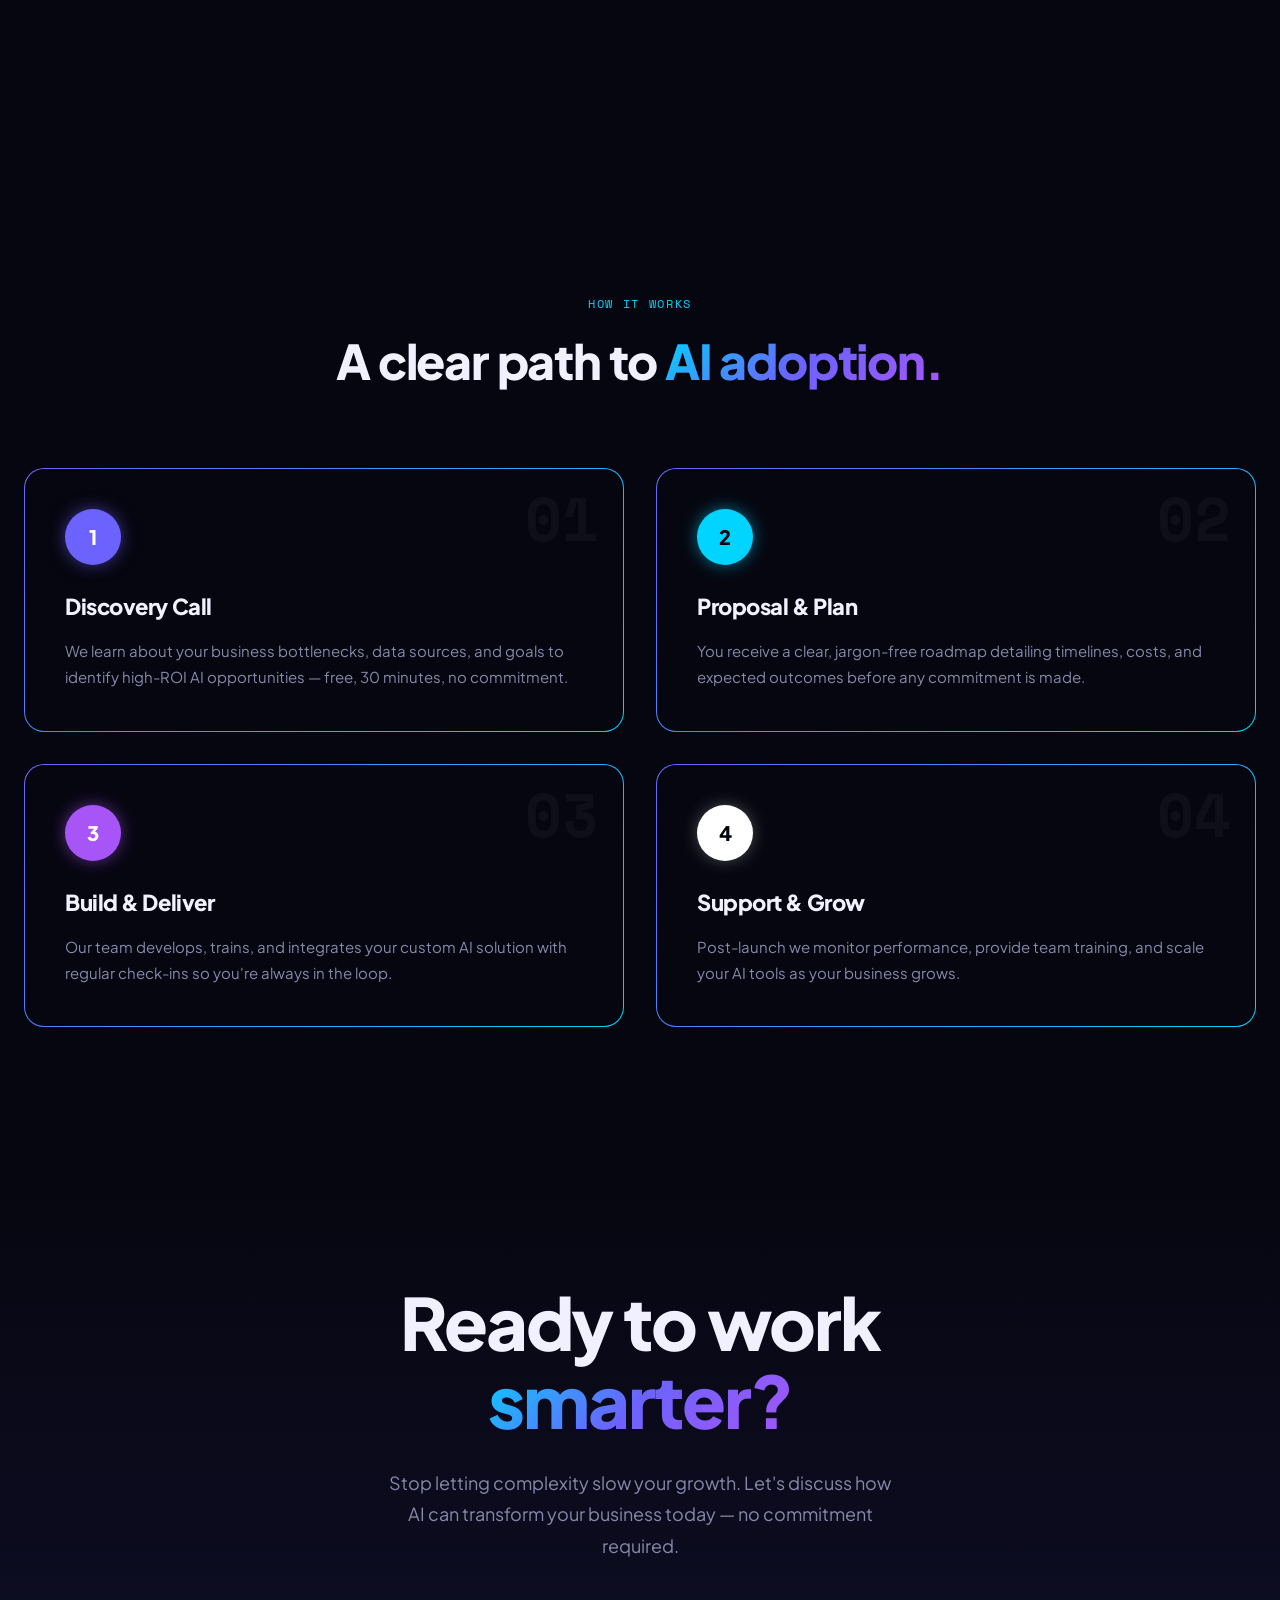
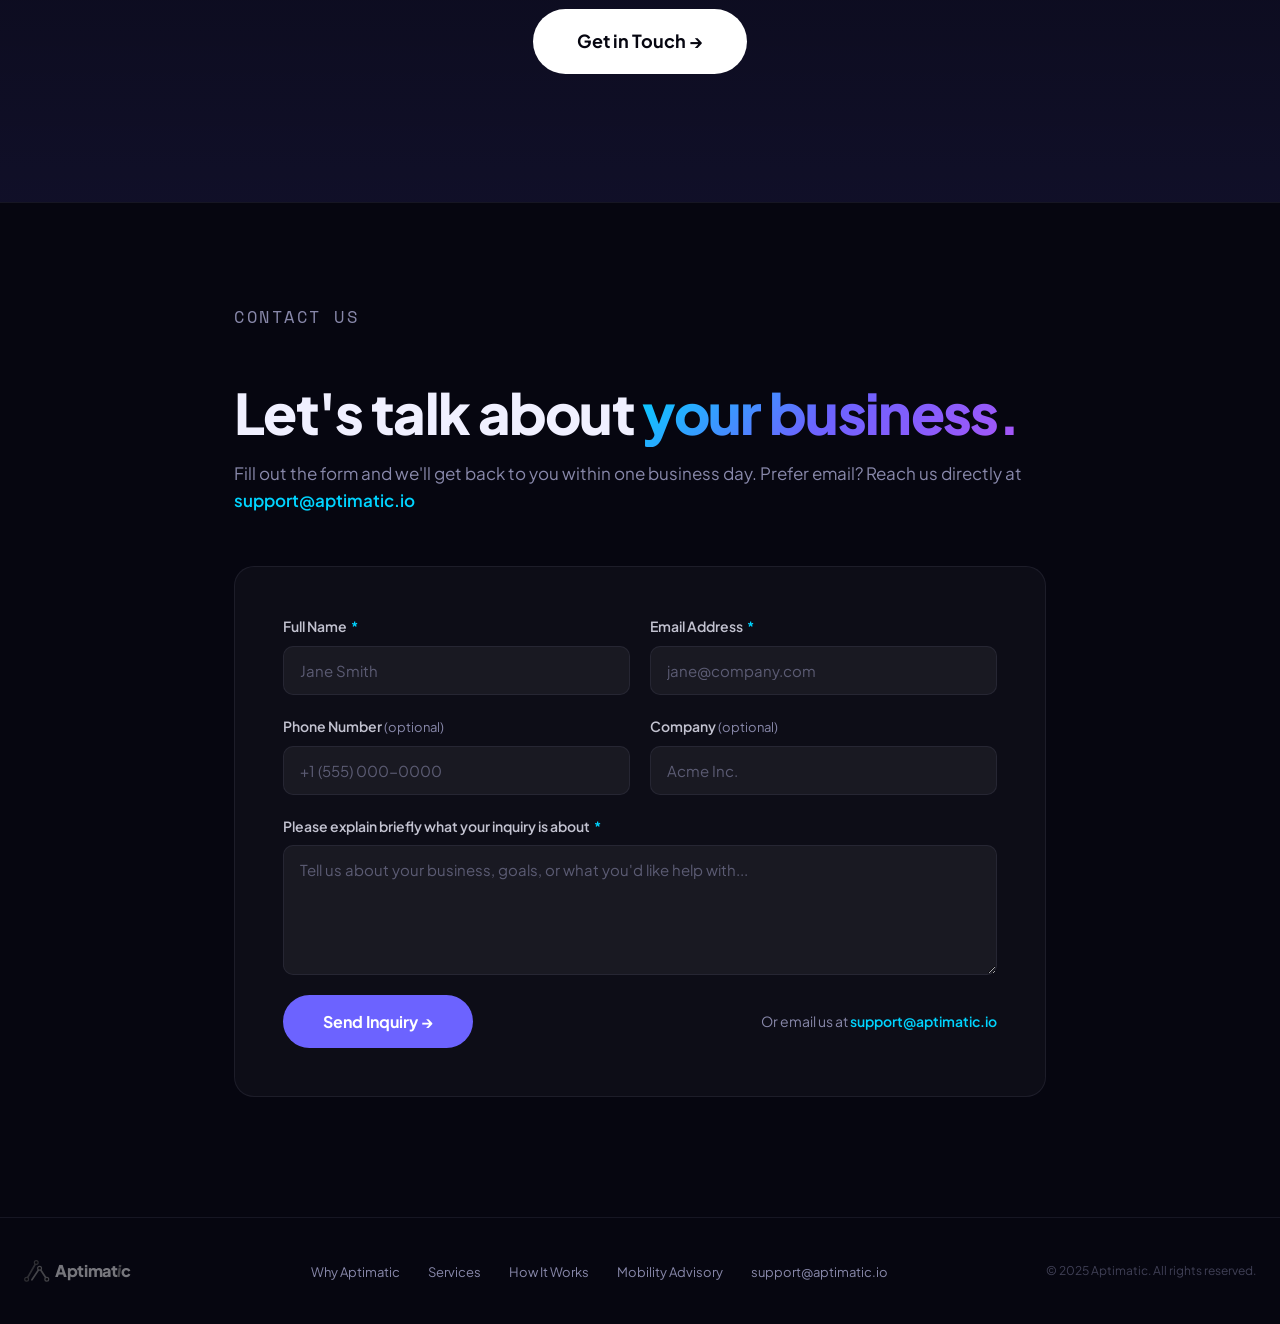
==== commit 0a2ce649: "Update navigation and footer link order for mobility advisory Rearrange the "Mobility Advisory" link" ====
--- a/index.html
+++ b/index.html
@@ -813,8 +813,8 @@
             <ul class="nav-links">
                 <li><a href="#why">Why Aptimatic</a></li>
                 <li><a href="#services">Services</a></li>
+                <li><a href="#process">How It Works</a></li>
                 <li><a href="/mobility/" style="color:#22A6EE;">Mobility Advisory</a></li>
-                <li><a href="#process">How It Works</a></li>
                 <li><a href="#contact">Contact</a></li>
             </ul>
             <a href="#contact" class="nav-cta">Book Free Call &#8594;</a>
@@ -1175,8 +1175,8 @@
             <ul class="footer-links">
                 <li><a href="#why">Why Aptimatic</a></li>
                 <li><a href="#services">Services</a></li>
+                <li><a href="#process">How It Works</a></li>
                 <li><a href="/mobility/">Mobility Advisory</a></li>
-                <li><a href="#process">How It Works</a></li>
                 <li><a href="mailto:support@aptimatic.io">support@aptimatic.io</a></li>
             </ul>
             <span class="footer-copy">&#169; 2025 Aptimatic. All rights reserved.</span>
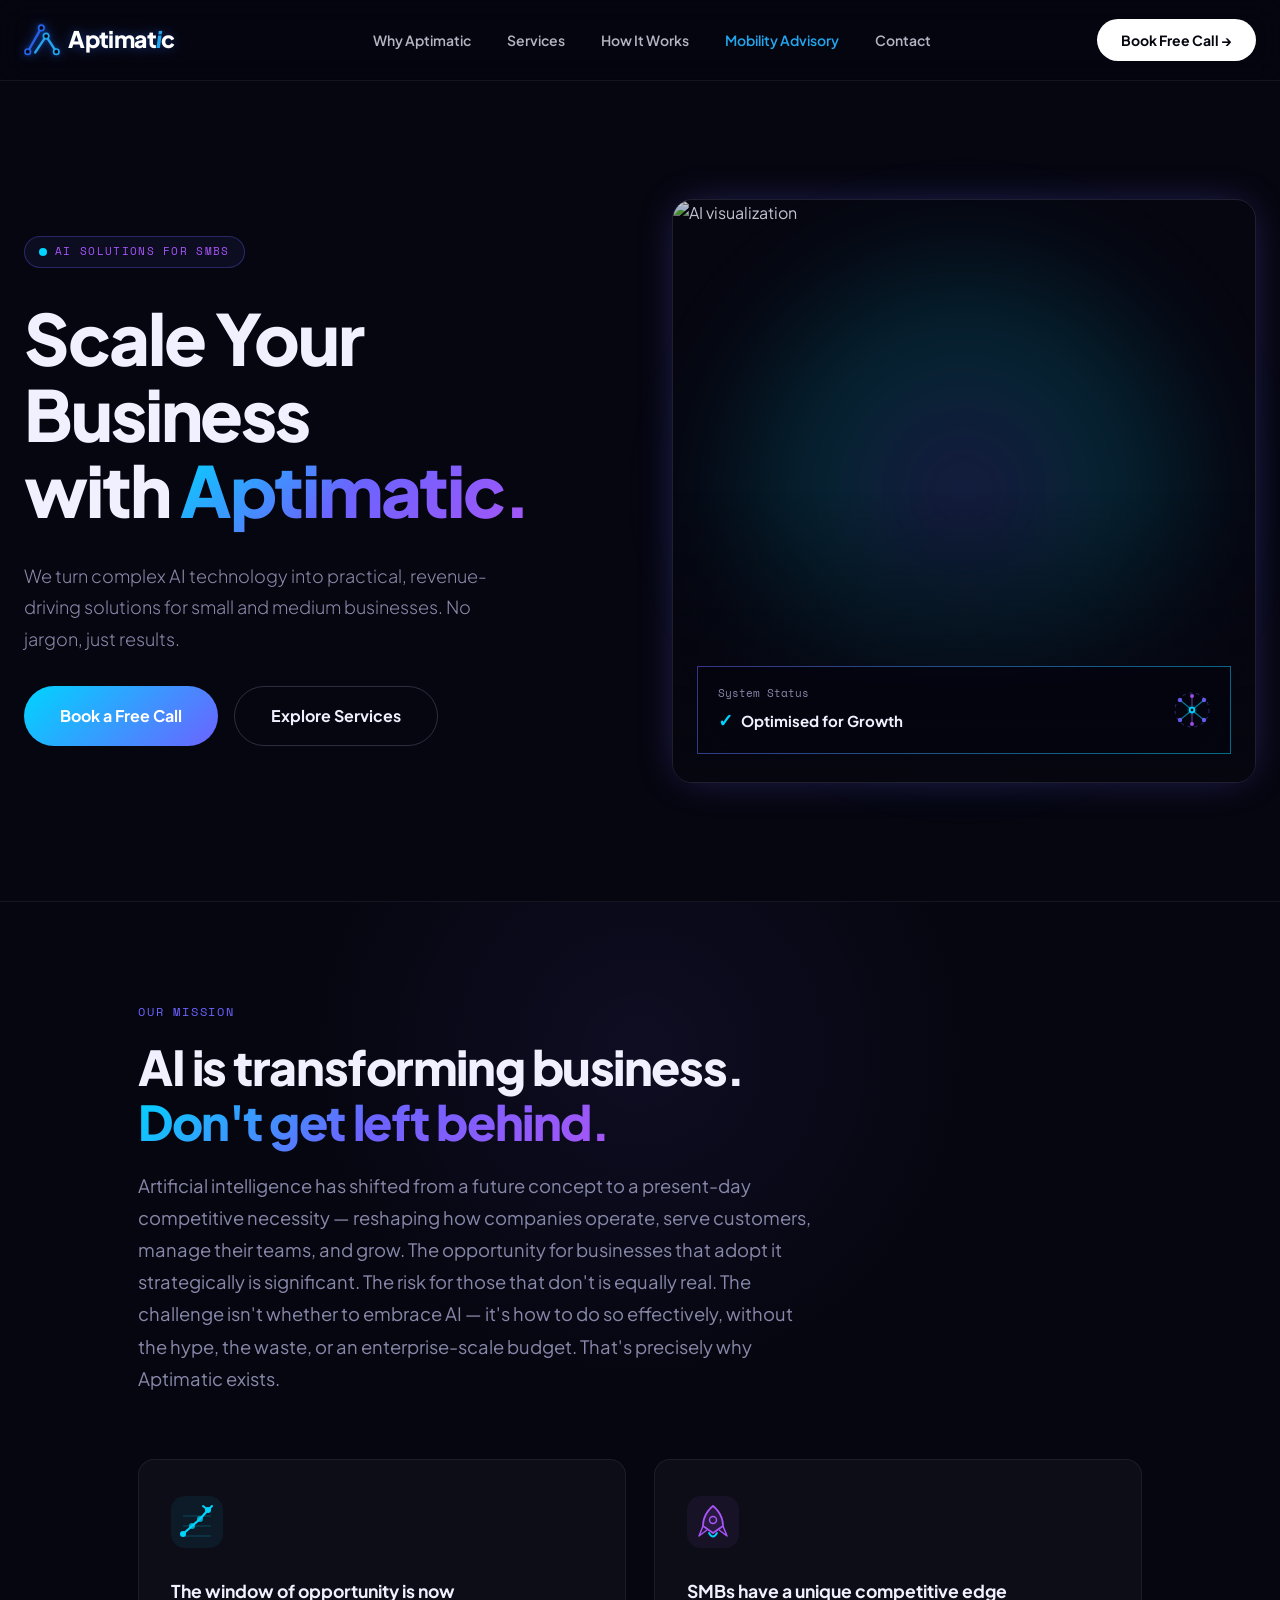
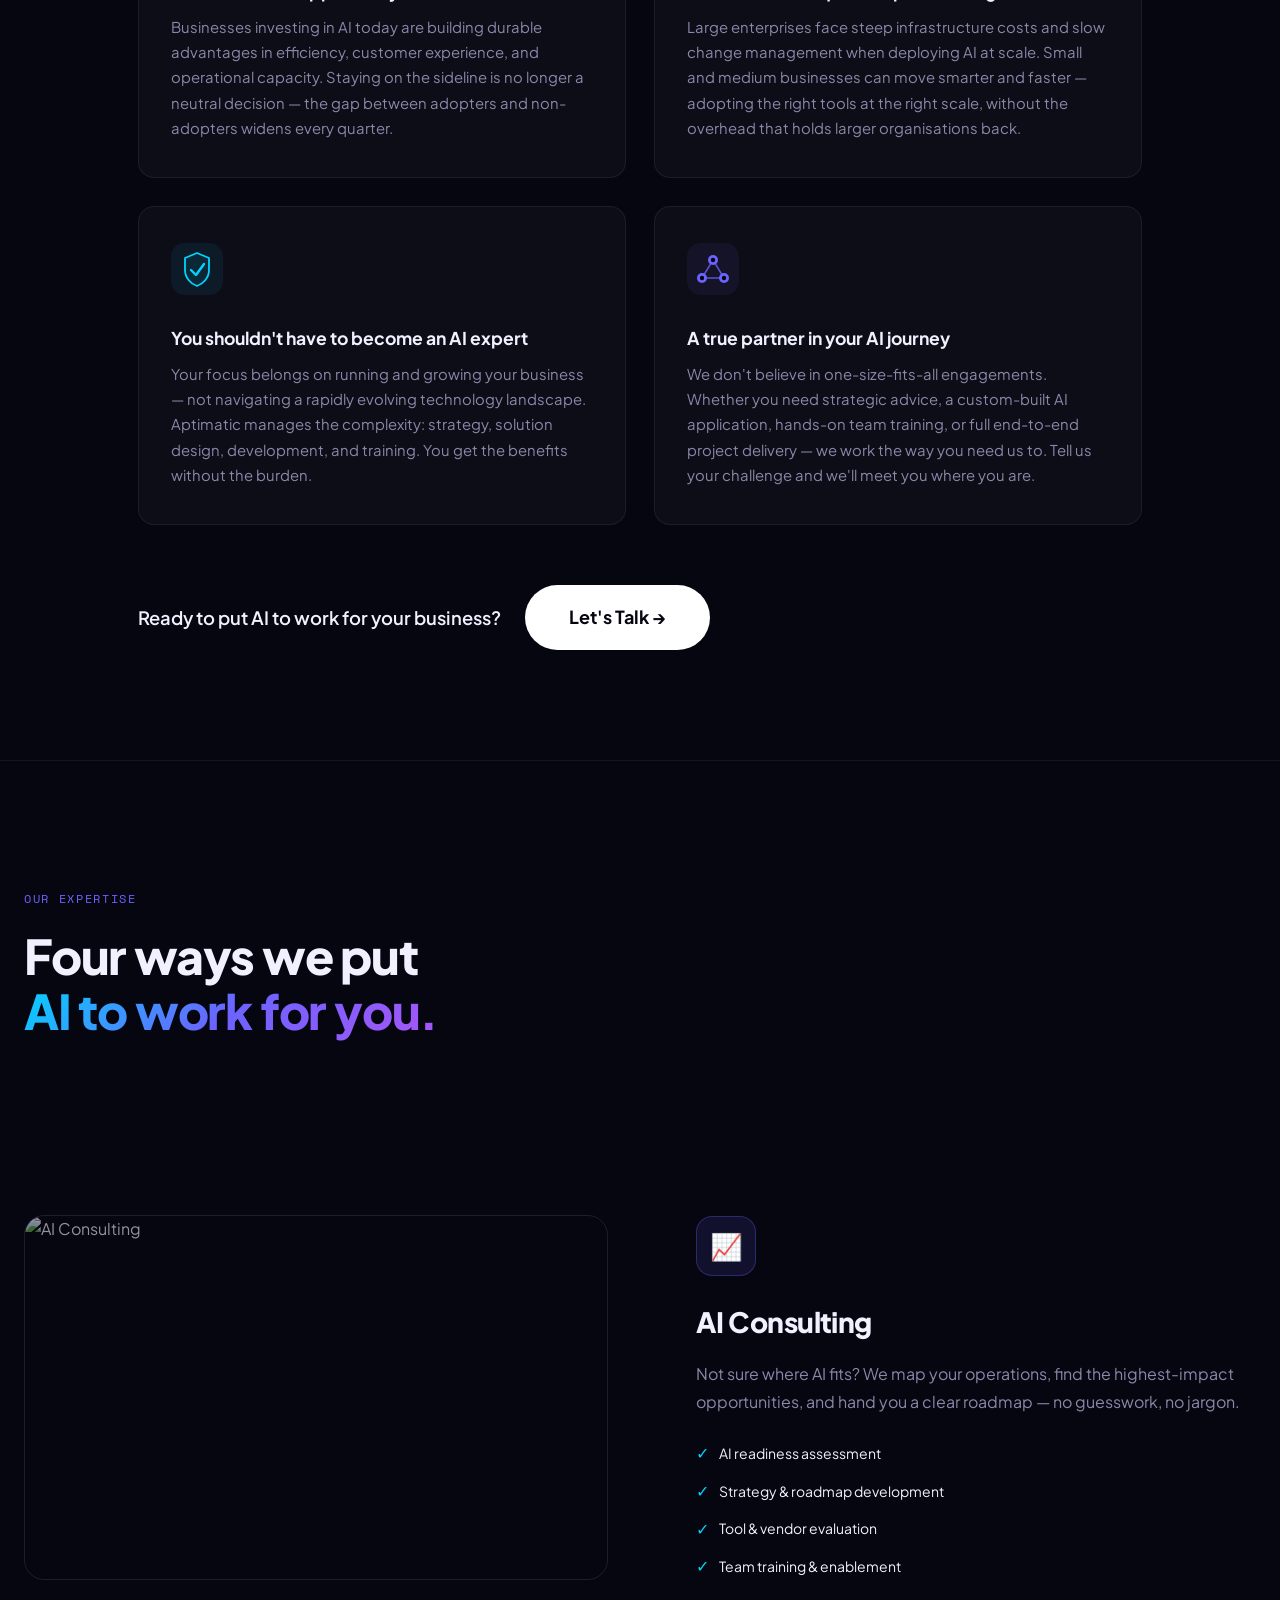
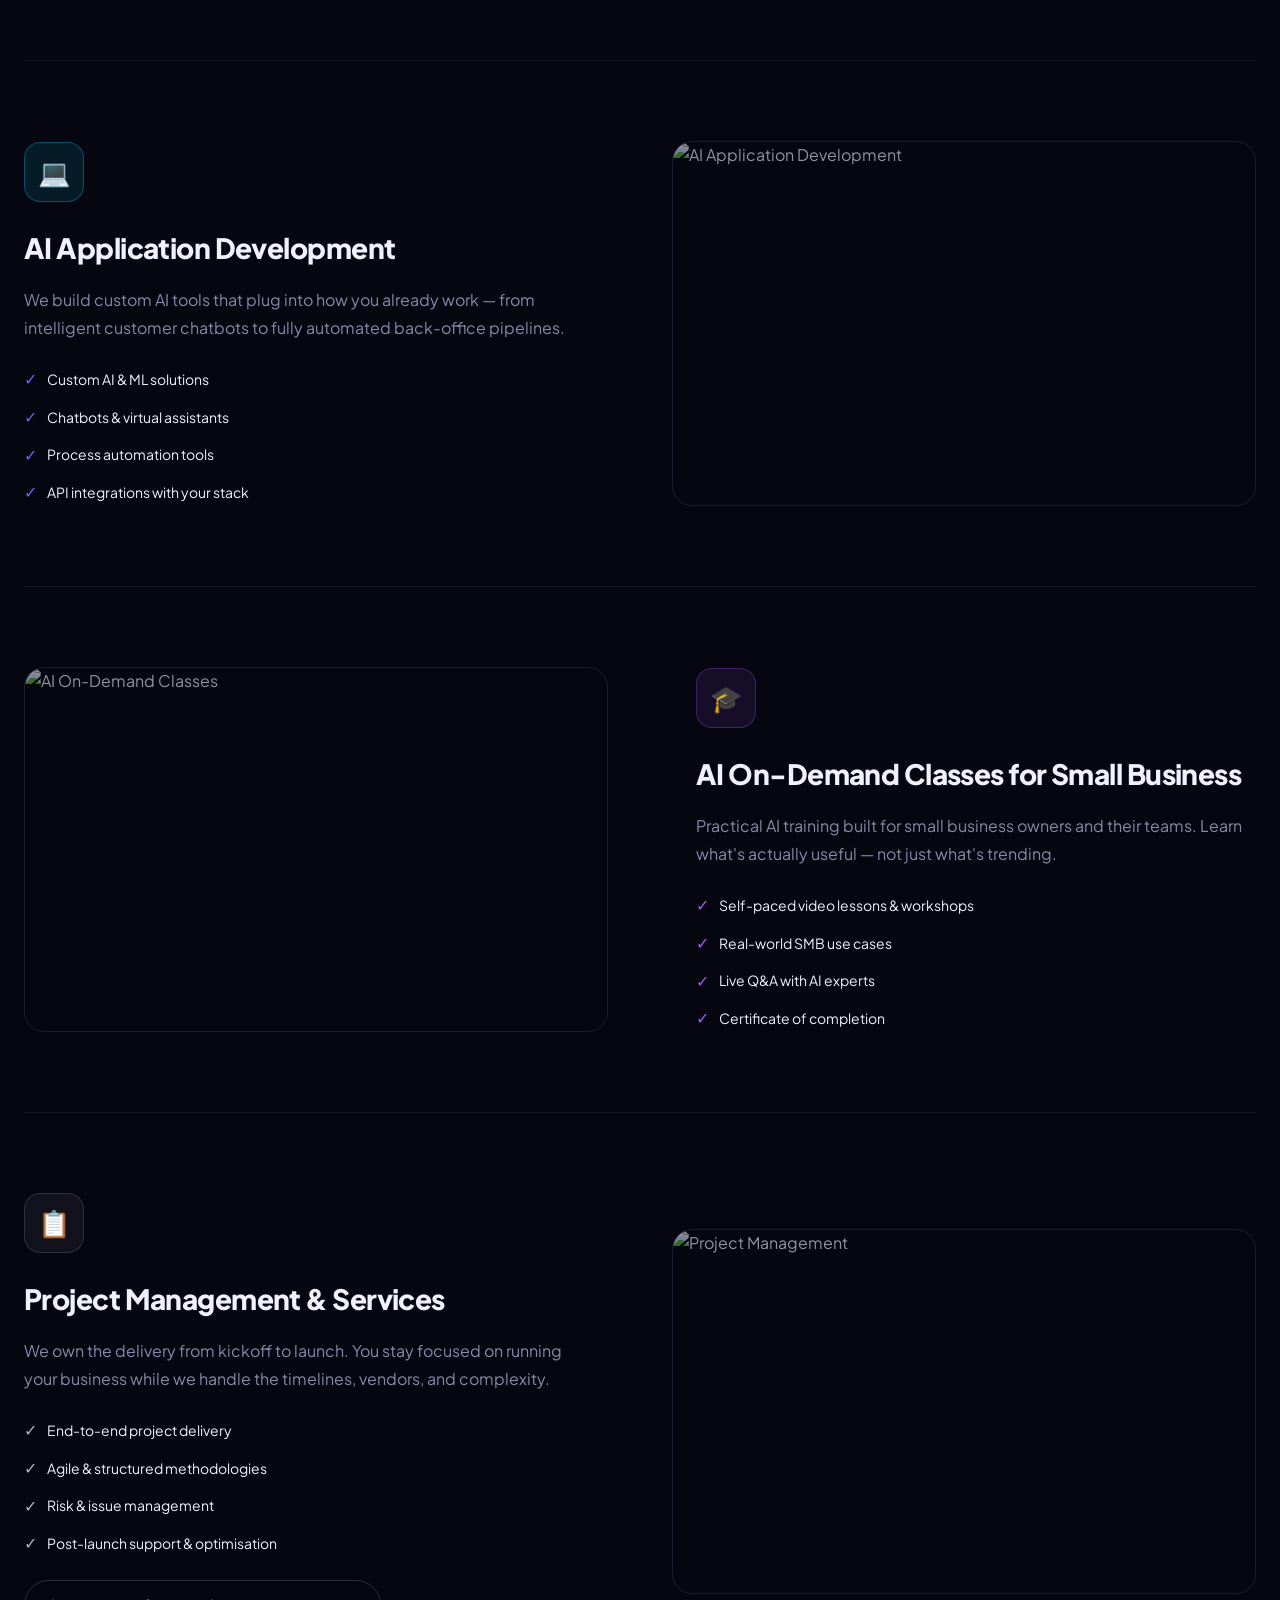
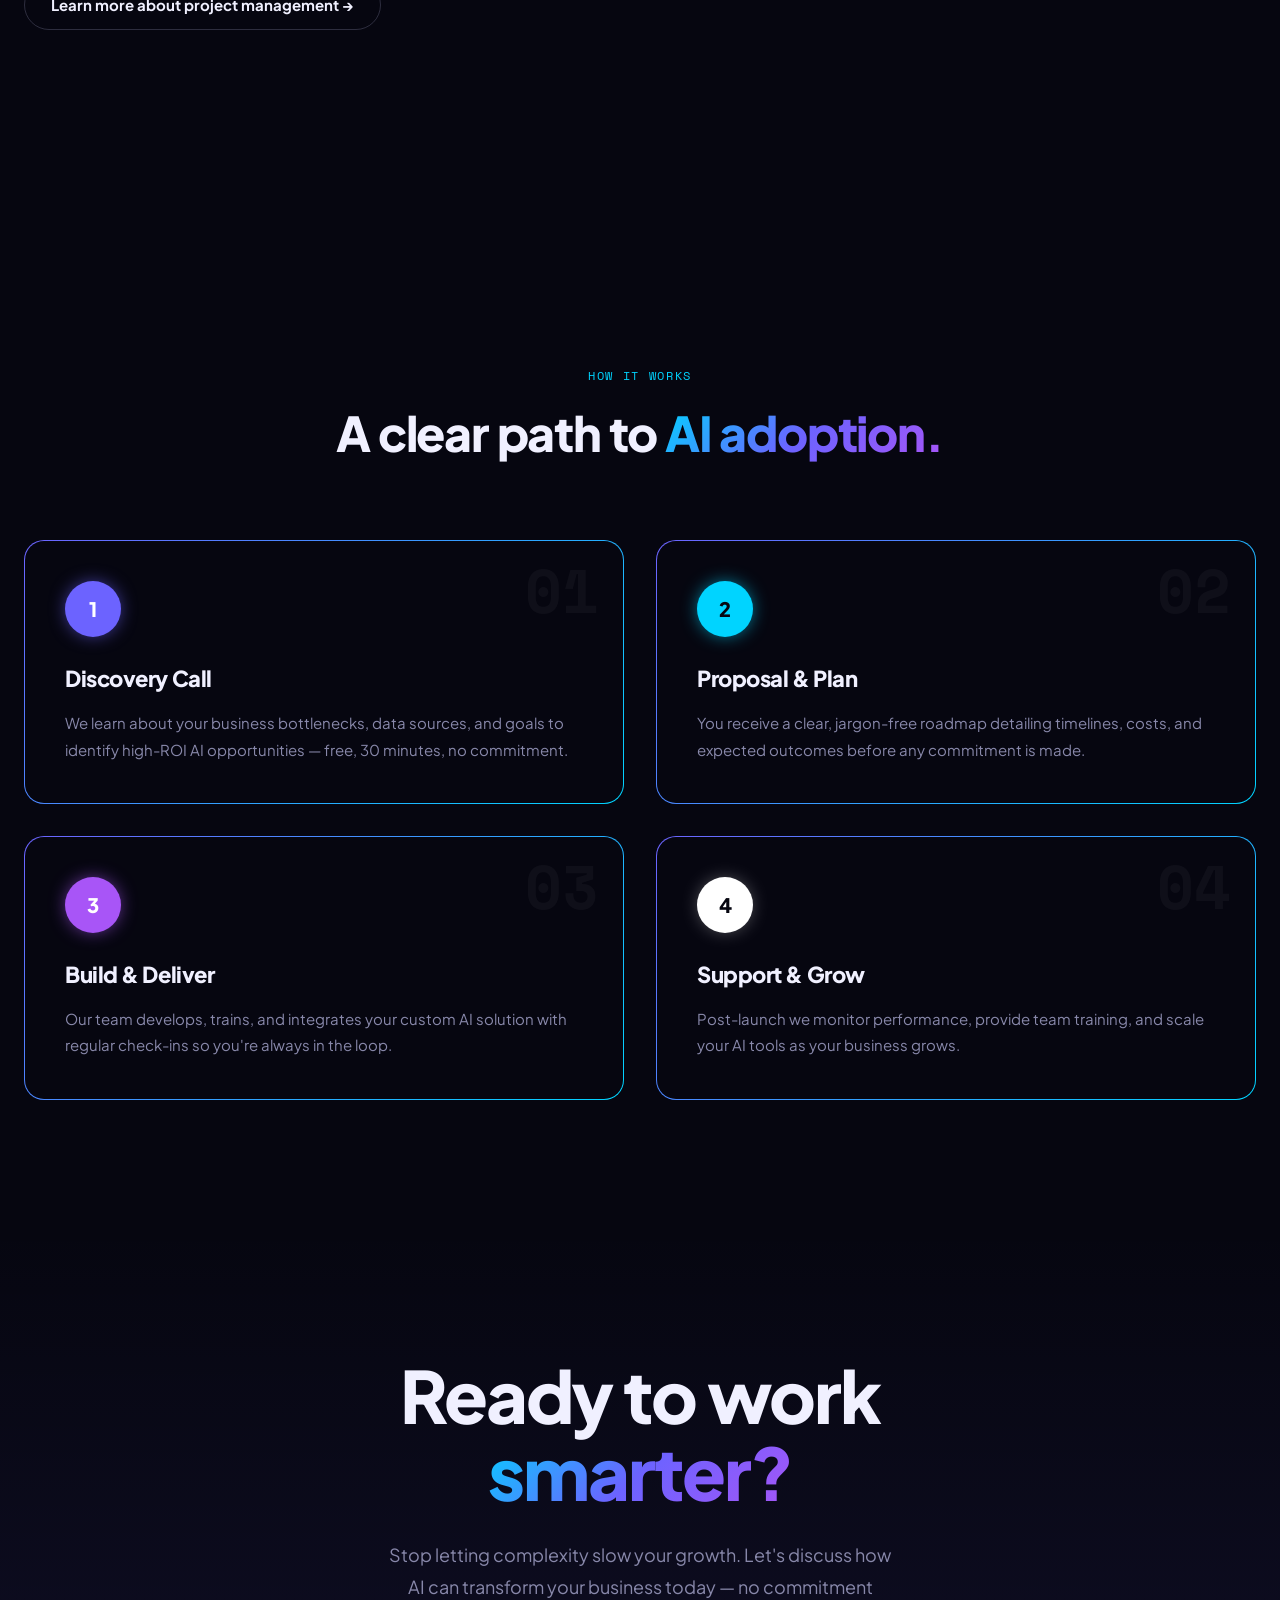
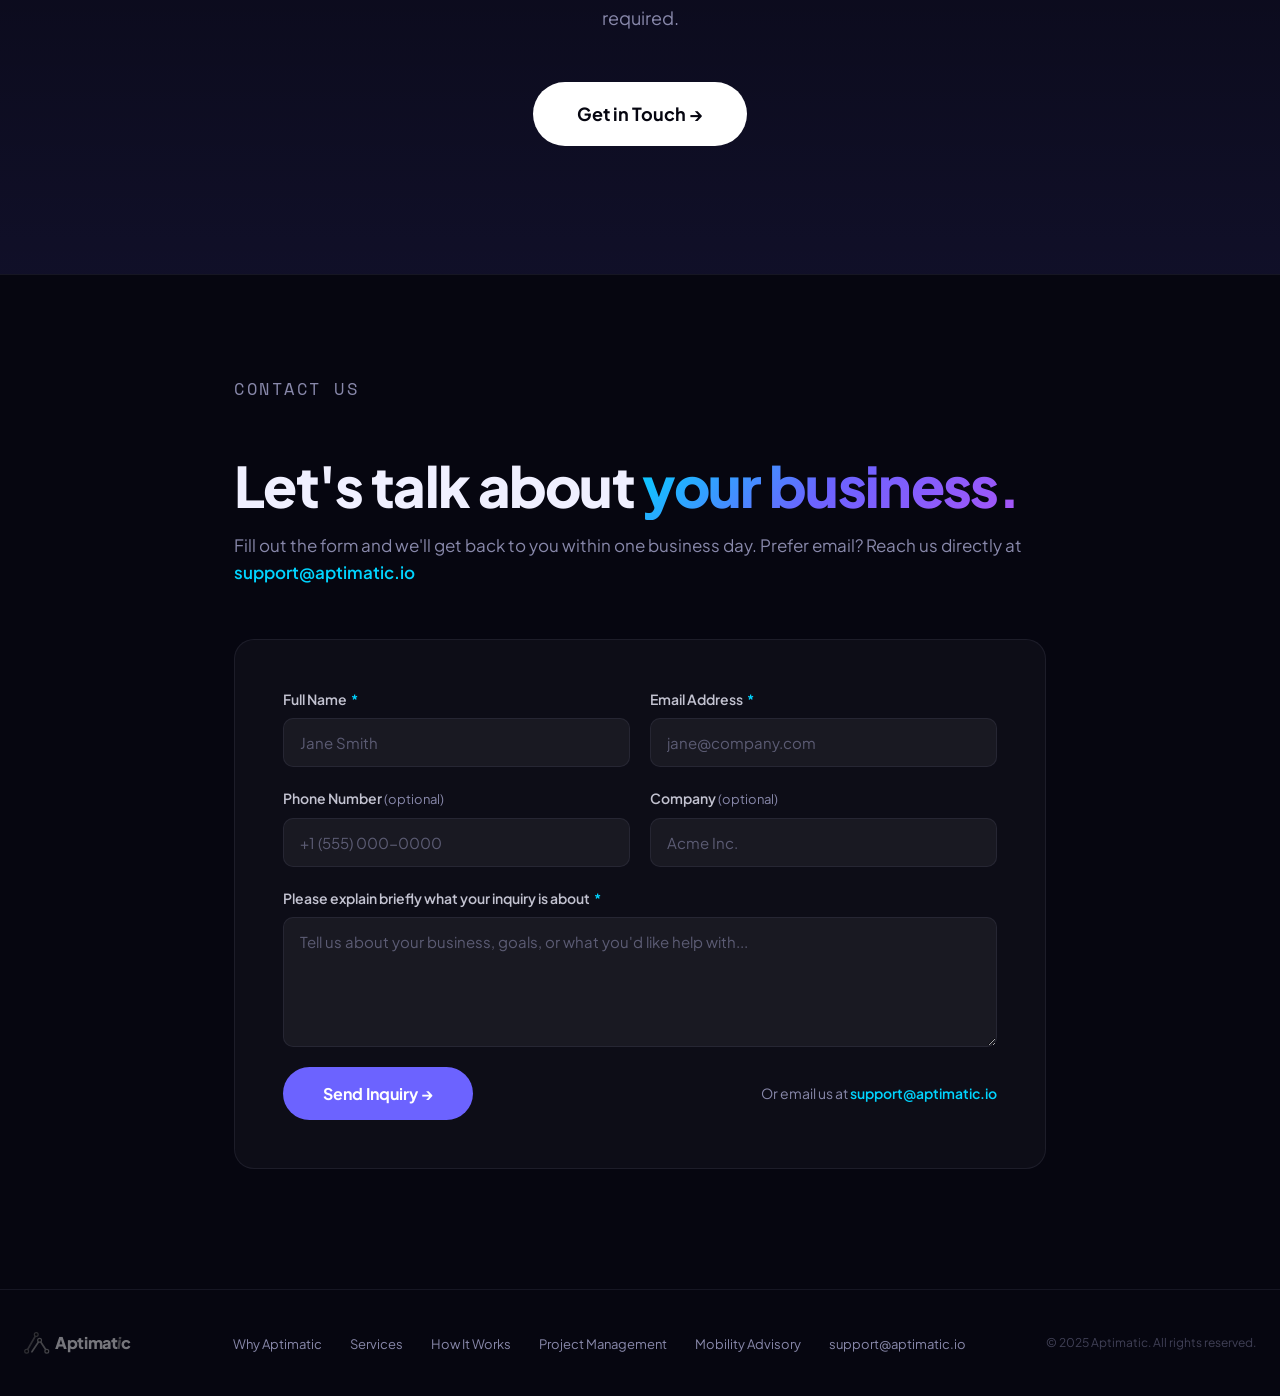
==== commit a21b1d16: "Add files via upload" ====
--- a/index.html
+++ b/index.html
@@ -757,6 +757,68 @@
         }
         .footer-links a:hover { color: var(--cyan); }
         .footer-copy { font-size: 12px; color: rgba(136,136,170,.45); }
+
+        /* ── HAMBURGER ── */
+        .menu-toggle {
+            display: none;
+            flex-direction: column;
+            justify-content: center;
+            gap: 5px;
+            background: none;
+            border: 1px solid var(--border);
+            border-radius: 8px;
+            cursor: pointer;
+            padding: 8px 10px;
+            flex-shrink: 0;
+        }
+        .menu-toggle span {
+            display: block;
+            width: 22px;
+            height: 2px;
+            background: #f0f0ff;
+            border-radius: 2px;
+            transition: transform 0.25s, opacity 0.25s;
+        }
+        .menu-toggle[aria-expanded="true"] span:nth-child(1) { transform: translateY(7px) rotate(45deg); }
+        .menu-toggle[aria-expanded="true"] span:nth-child(2) { opacity: 0; }
+        .menu-toggle[aria-expanded="true"] span:nth-child(3) { transform: translateY(-7px) rotate(-45deg); }
+
+        /* ── MOBILE NAV OVERLAY ── */
+        .mobile-nav {
+            display: none;
+            position: fixed;
+            inset: 0;
+            z-index: 98;
+            background: rgba(6, 6, 16, 0.97);
+            backdrop-filter: blur(16px);
+            flex-direction: column;
+            align-items: center;
+            justify-content: center;
+            gap: 8px;
+            padding: 80px 24px 40px;
+            list-style: none;
+            margin: 0;
+        }
+        .mobile-nav.open { display: flex; }
+        .mobile-nav a {
+            display: block;
+            width: 100%;
+            max-width: 340px;
+            text-align: center;
+            font-size: 1.2rem;
+            font-weight: 700;
+            color: var(--muted);
+            padding: 14px 24px;
+            border-radius: 12px;
+            text-decoration: none;
+            transition: color 0.2s, background 0.2s;
+        }
+        .mobile-nav a:hover { color: #f0f0ff; background: rgba(255,255,255,0.05); }
+        .mobile-nav .mobile-nav-cta {
+            margin-top: 12px;
+            background: var(--purple);
+            color: #fff !important;
+        }
 
         /* ── RESPONSIVE ── */
         @media (max-width: 900px) {
@@ -779,10 +841,14 @@
             .service-row.even .service-text { order: 2; padding: 0; }
             .process-grid { grid-template-columns: 1fr; }
             .nav-links { display: none; }
+            .nav-cta { display: none; }
+            .menu-toggle { display: flex; }
         }
         @media (max-width: 600px) {
-            .nav-cta { display: none; }
             .services-heading { margin-bottom: 48px; }
+            .footer-links { flex-wrap: wrap; gap: 16px; }
+            .why-cta-row { flex-direction: column; align-items: flex-start; }
+            .contact-form { padding: 28px 18px; }
         }
     </style>
 </head>
@@ -818,7 +884,19 @@
                 <li><a href="#contact">Contact</a></li>
             </ul>
             <a href="#contact" class="nav-cta">Book Free Call &#8594;</a>
+            <button class="menu-toggle" aria-label="Open menu" aria-expanded="false" aria-controls="mobile-nav">
+                <span></span><span></span><span></span>
+            </button>
         </div>
+    </nav>
+
+    <nav class="mobile-nav" id="mobile-nav" aria-label="Mobile navigation">
+        <a href="#why">Why Aptimatic</a>
+        <a href="#services">Services</a>
+        <a href="#process">How It Works</a>
+        <a href="/mobility/">Mobility Advisory</a>
+        <a href="#contact">Contact</a>
+        <a href="#contact" class="mobile-nav-cta">Book Free Call &rarr;</a>
     </nav>
 
     <!-- HERO -->
@@ -1044,6 +1122,7 @@
                         <li><span class="check-icon check-white">&#10003;</span> Risk &amp; issue management</li>
                         <li><span class="check-icon check-white">&#10003;</span> Post-launch support &amp; optimisation</li>
                     </ul>
+                    <a href="/project-management" class="btn-outline" style="margin-top:24px;padding:12px 26px;font-size:15px;">Learn more about project management &#8594;</a>
                 </div>
             </div>
 
@@ -1176,6 +1255,7 @@
                 <li><a href="#why">Why Aptimatic</a></li>
                 <li><a href="#services">Services</a></li>
                 <li><a href="#process">How It Works</a></li>
+                <li><a href="/project-management">Project Management</a></li>
                 <li><a href="/mobility/">Mobility Advisory</a></li>
                 <li><a href="mailto:support@aptimatic.io">support@aptimatic.io</a></li>
             </ul>
@@ -1183,5 +1263,19 @@
         </div>
     </footer>
 
+    <script>
+        const toggle = document.querySelector('.menu-toggle');
+        const mobileNav = document.getElementById('mobile-nav');
+        toggle.addEventListener('click', () => {
+            const open = mobileNav.classList.toggle('open');
+            toggle.setAttribute('aria-expanded', open);
+            document.body.style.overflow = open ? 'hidden' : '';
+        });
+        mobileNav.querySelectorAll('a').forEach(a => a.addEventListener('click', () => {
+            mobileNav.classList.remove('open');
+            toggle.setAttribute('aria-expanded', 'false');
+            document.body.style.overflow = '';
+        }));
+    </script>
 </body>
 </html>
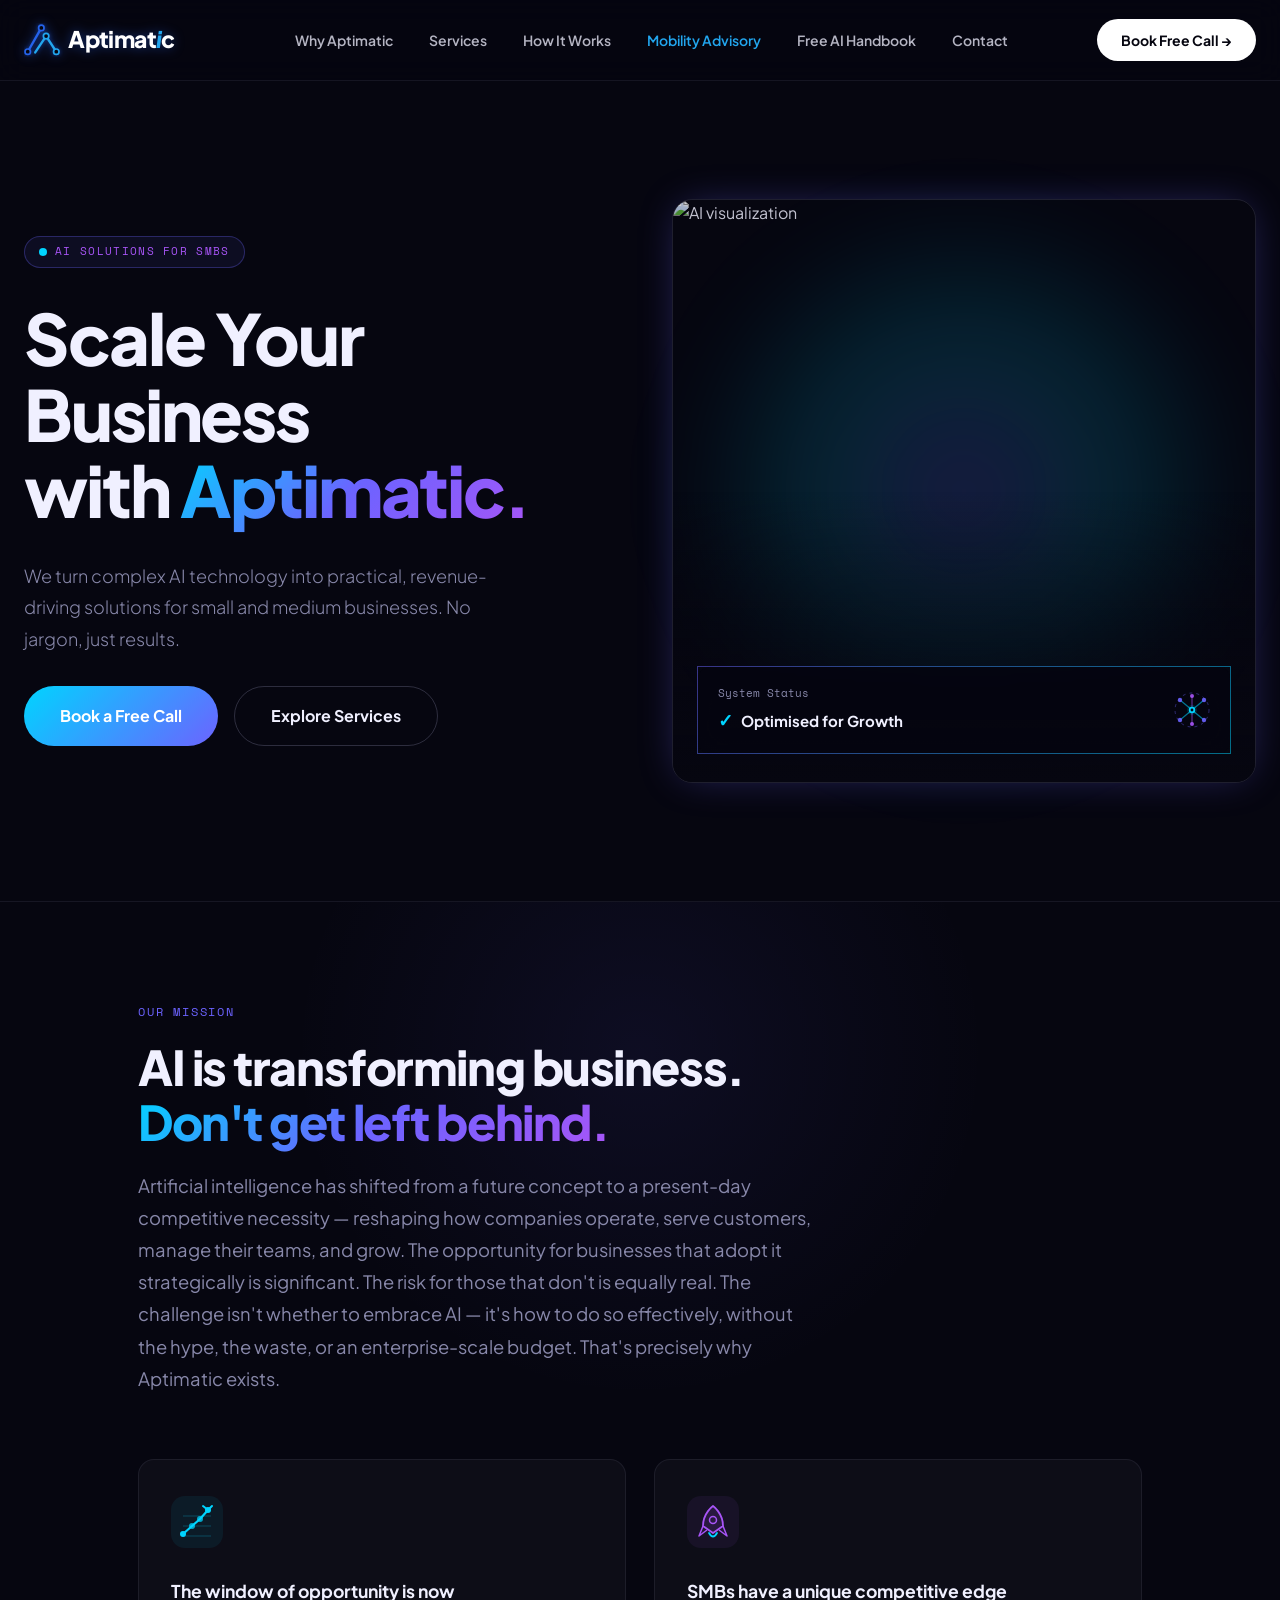
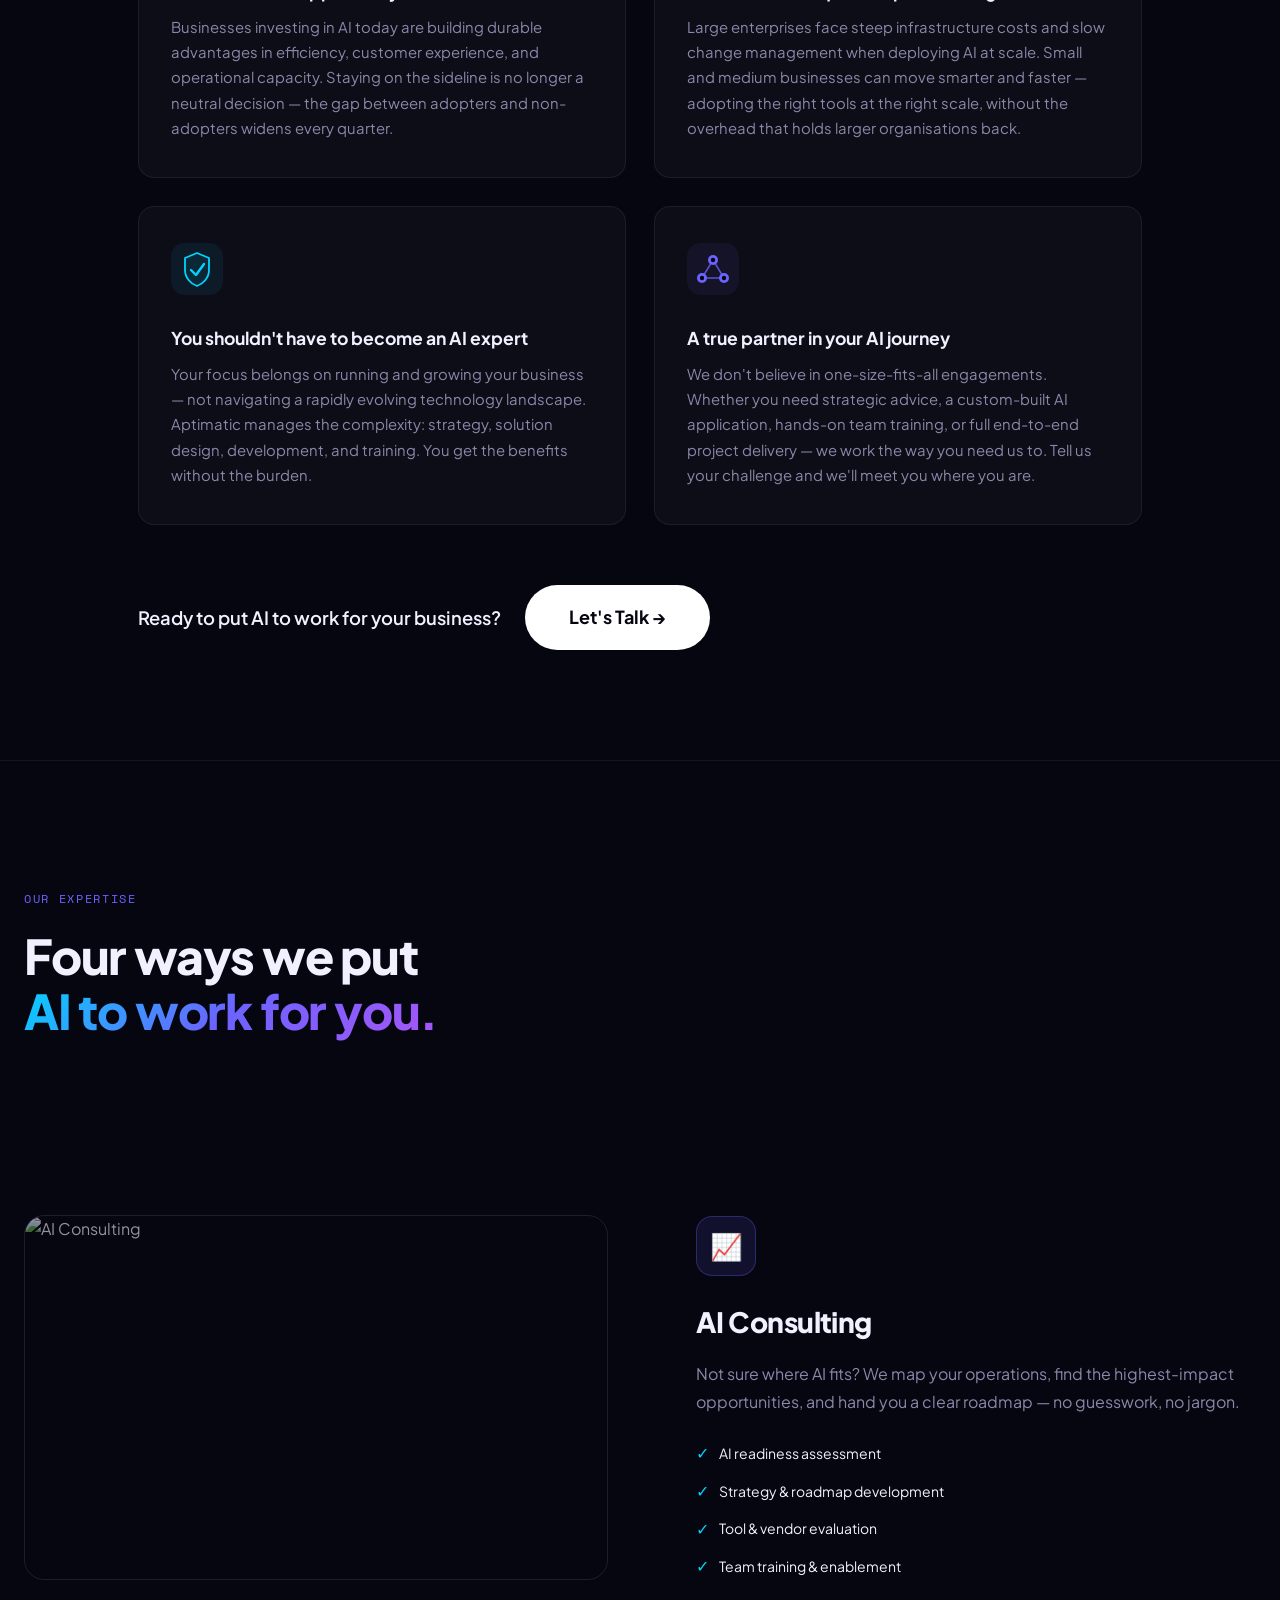
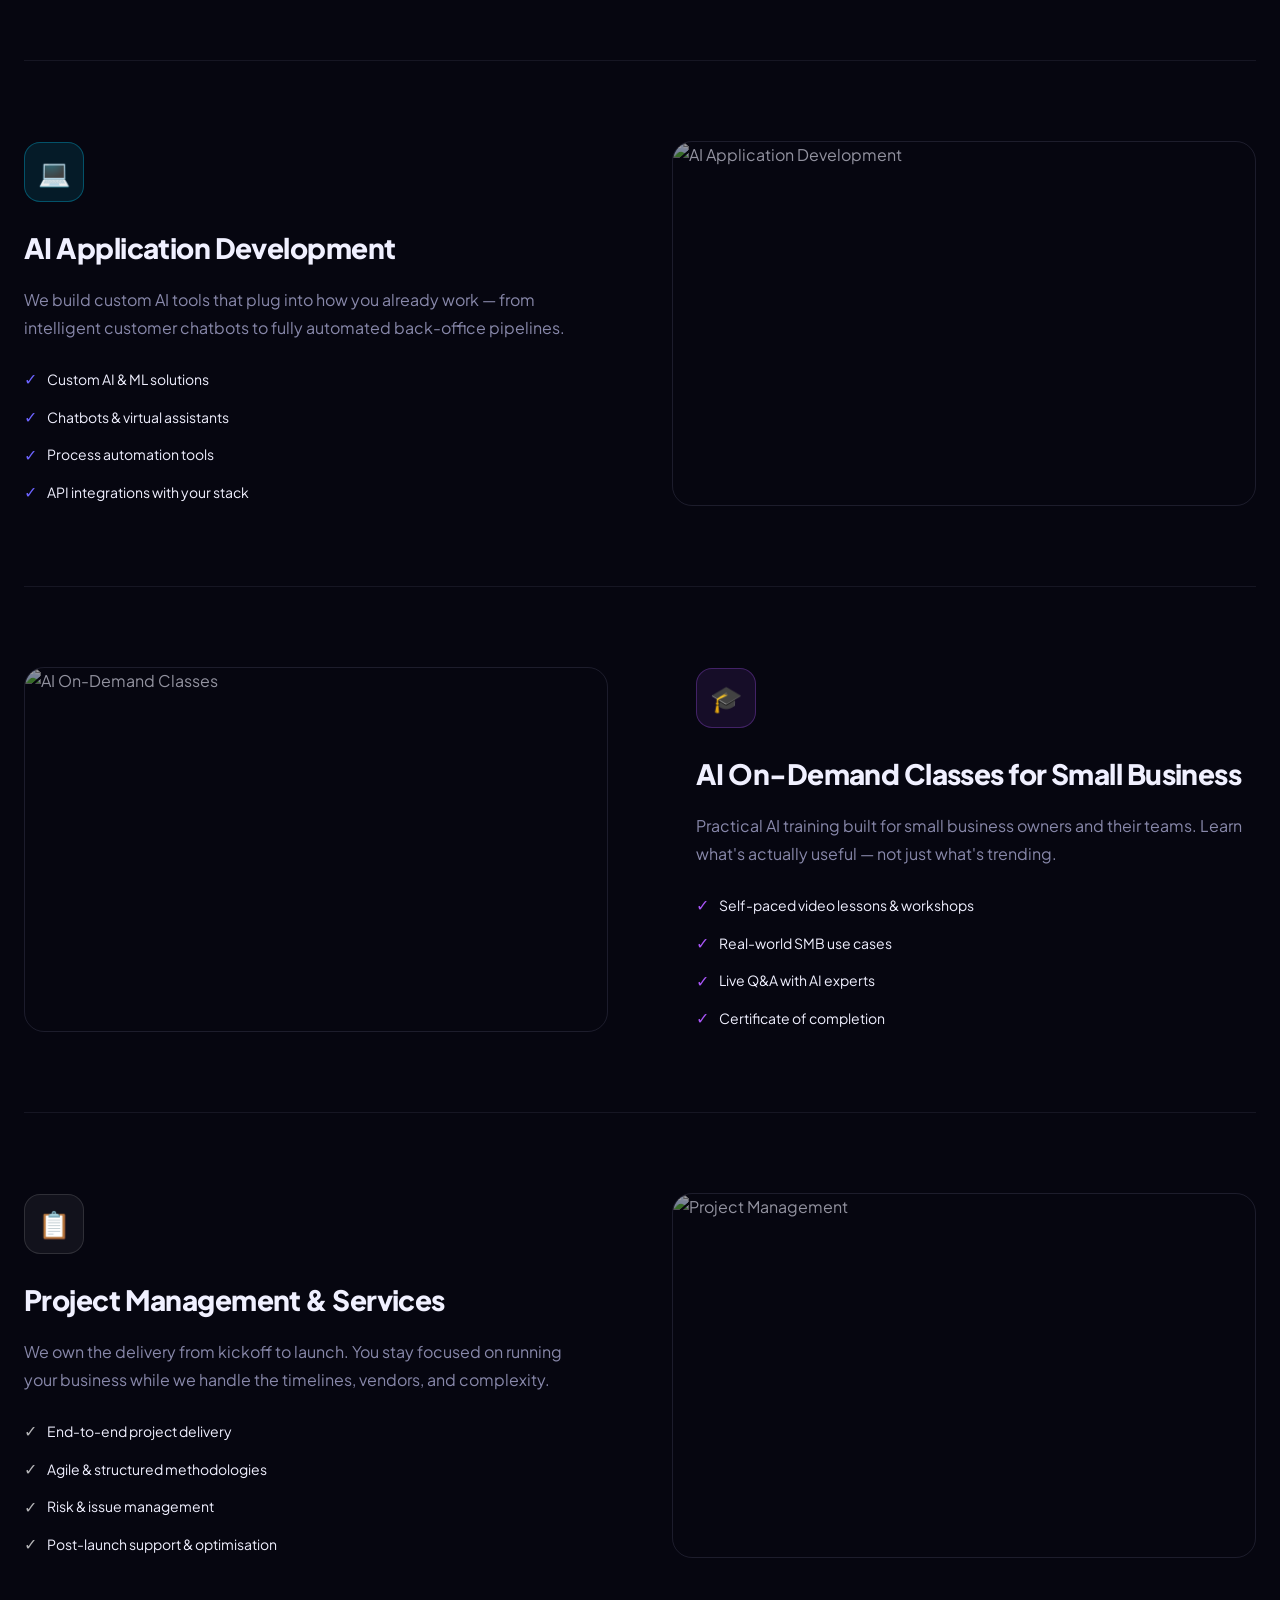
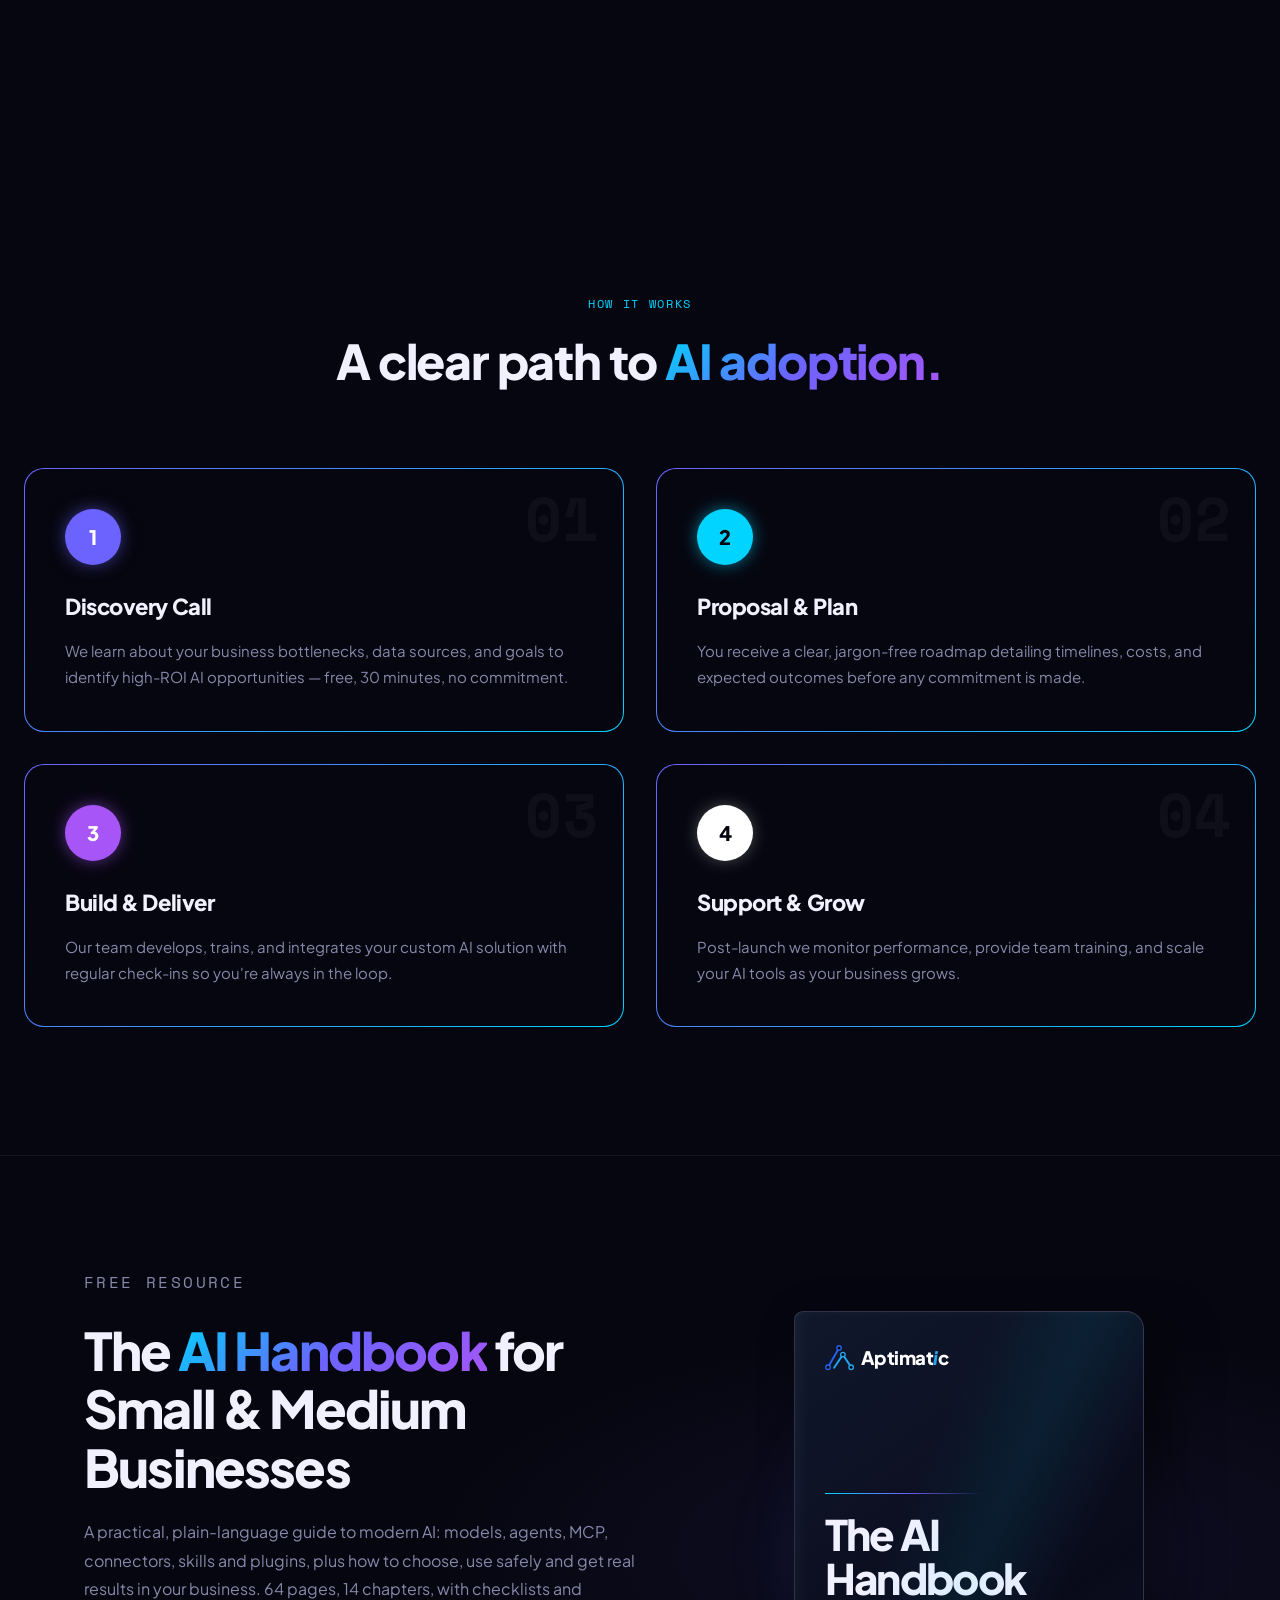
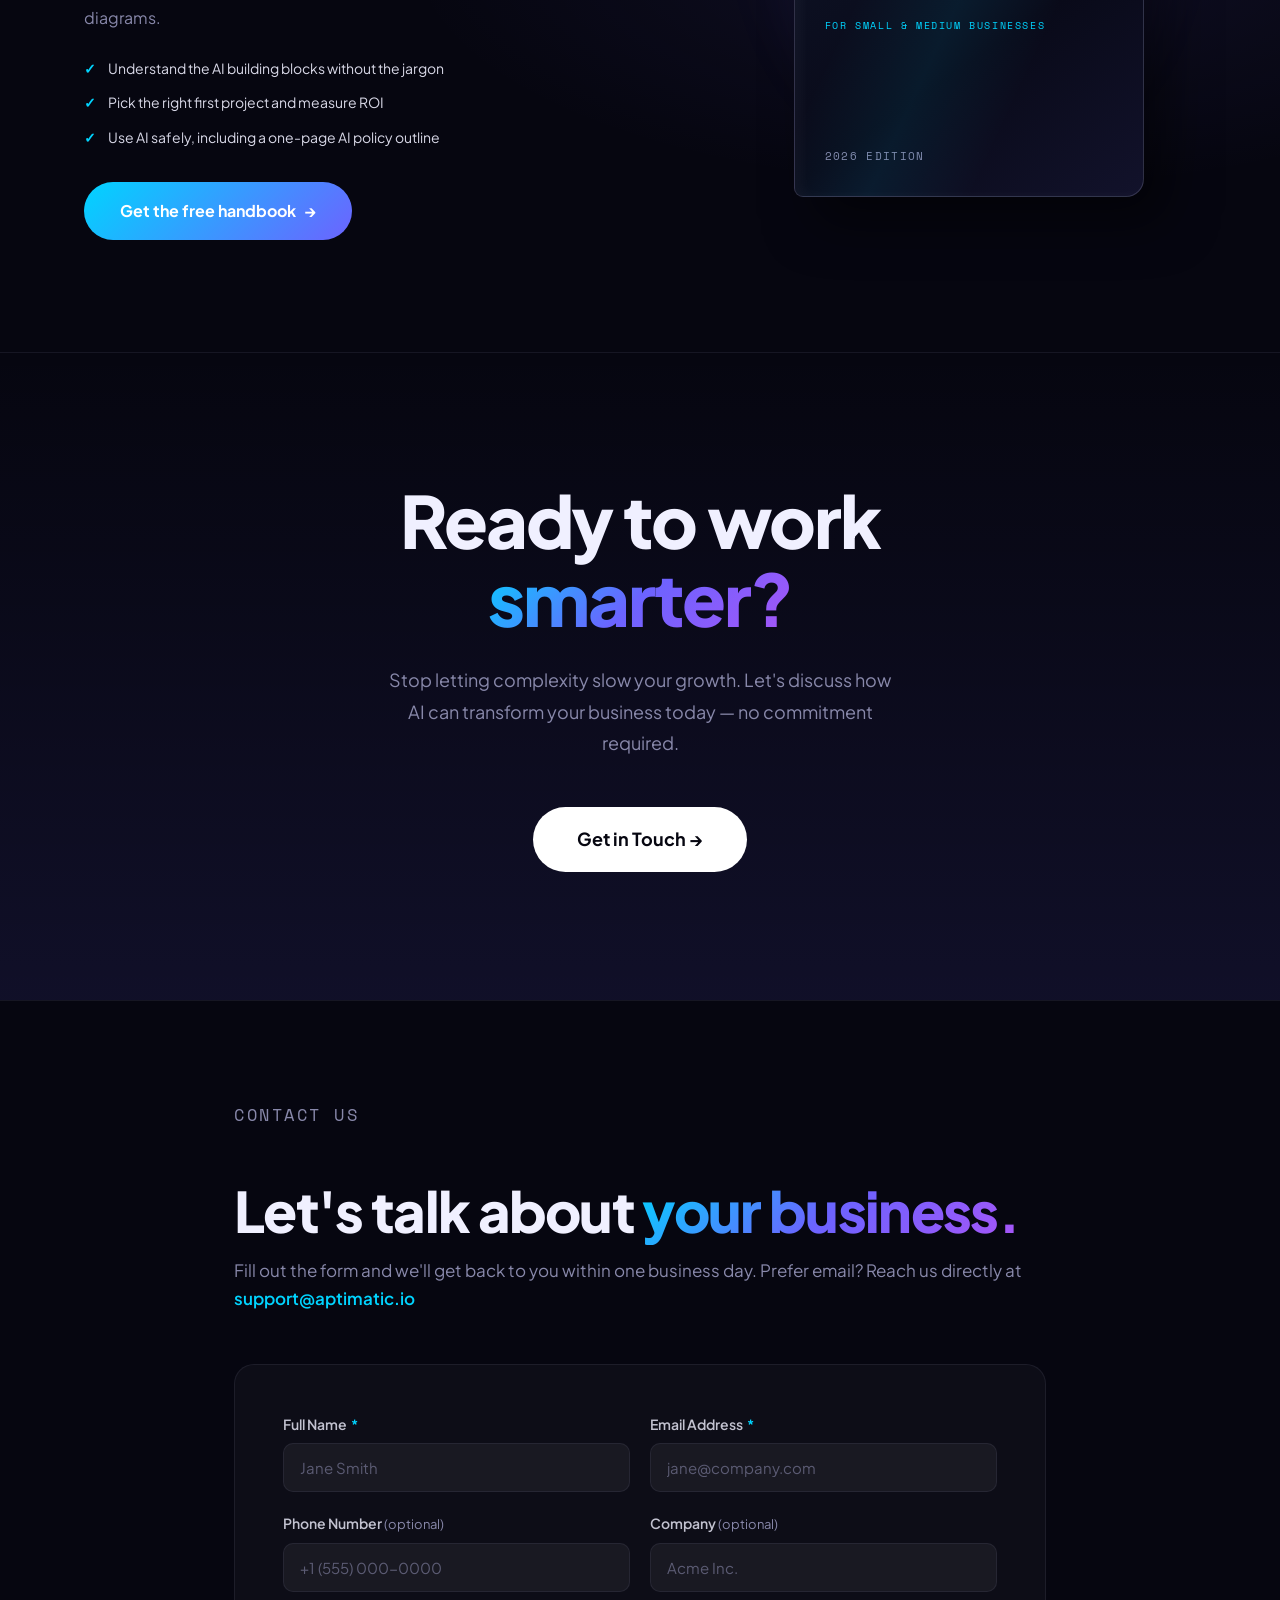
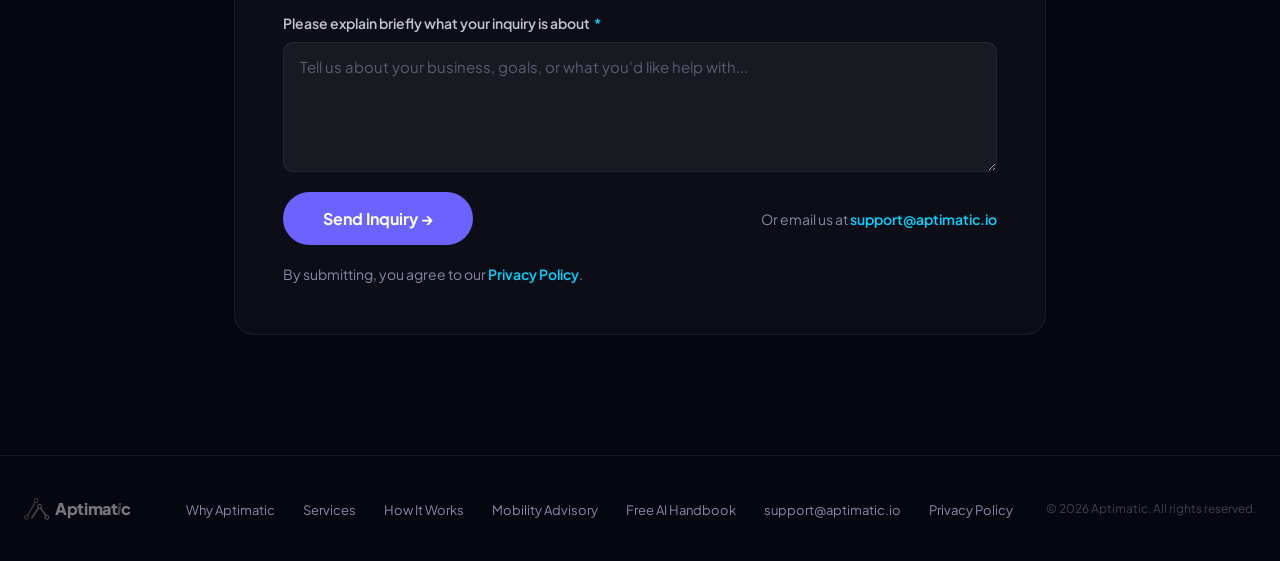
==== commit 4e6085f0: "Implement new handbook page and update project assets Replit-Commit-Author: Agent" ====
--- a/index.html
+++ b/index.html
@@ -27,6 +27,10 @@
         }
 
         html { scroll-behavior: smooth; }
+        a:focus-visible, button:focus-visible, input:focus-visible, textarea:focus-visible {
+            outline: 2px solid var(--cyan);
+            outline-offset: 4px;
+        }
 
         body {
             font-family: 'Plus Jakarta Sans', sans-serif;
@@ -412,6 +416,57 @@
             grid-template-columns: 1fr 1fr;
             gap: 32px;
         }
+        /* ── FREE HANDBOOK ── */
+        .handbook-section {
+            padding: 112px 0;
+            border-top: 1px solid var(--border);
+            border-bottom: 1px solid var(--border);
+            background: radial-gradient(ellipse at 78% 50%, rgba(108,99,255,.09), transparent 42%);
+        }
+        .handbook-inner {
+            max-width: 1160px; margin: 0 auto; padding: 0 24px;
+            display: grid; grid-template-columns: minmax(0,1.1fr) minmax(300px,.9fr);
+            gap: clamp(40px, 8vw, 110px); align-items: center;
+        }
+        .handbook-eyebrow {
+            color: var(--cyan); font: 12px 'Space Mono', monospace;
+            letter-spacing: .15em; text-transform: uppercase; margin-bottom: 20px;
+        }
+        .handbook-copy h2 {
+            font-size: clamp(32px, 4.2vw, 52px); font-weight: 900;
+            line-height: 1.12; letter-spacing: -.035em; margin-bottom: 22px;
+        }
+        .handbook-copy > p {
+            color: var(--muted); font-size: 16px; line-height: 1.8; margin-bottom: 24px;
+        }
+        .handbook-list { list-style: none; display: grid; gap: 12px; margin: 0 0 30px; }
+        .handbook-list li { display: flex; gap: 12px; align-items: flex-start; color: rgba(240,240,255,.9); font-size: 14px; }
+        .handbook-list li::before { content: "✓"; color: var(--cyan); font-weight: 800; }
+        .book-art { display: grid; place-items: center; min-height: 440px; position: relative; }
+        .book-art::before {
+            content: ""; position: absolute; width: 90%; aspect-ratio: 1;
+            background: radial-gradient(circle, rgba(0,212,255,.16), rgba(108,99,255,.13) 44%, transparent 72%);
+            filter: blur(25px);
+        }
+        .book-cover {
+            position: relative; width: min(100%, 350px); aspect-ratio: .72;
+            padding: 32px 30px; overflow: hidden; border-radius: 9px 18px 18px 9px;
+            background: linear-gradient(145deg, #10182d, #090a19 65%, #12122b);
+            border: 1px solid rgba(136,136,170,.3);
+            box-shadow: 22px 24px 50px rgba(0,0,0,.5), inset 7px 0 12px rgba(255,255,255,.035);
+            display: flex; flex-direction: column; justify-content: space-between;
+        }
+        .book-cover::after {
+            content: ""; position: absolute; inset: 0;
+            background: linear-gradient(115deg, transparent 34%, rgba(0,212,255,.08), transparent 70%);
+            pointer-events: none;
+        }
+        .book-cover-logo svg { width: 148px; height: auto; }
+        .book-cover-title { font-size: clamp(30px, 4vw, 42px); font-weight: 900; line-height: 1.05; letter-spacing: -.04em; }
+        .book-cover-sub { font: 10px 'Space Mono', monospace; text-transform: uppercase; letter-spacing: .16em; color: var(--cyan); margin-top: 18px; }
+        .book-cover-edition { color: var(--muted); font: 11px 'Space Mono', monospace; letter-spacing: .12em; text-transform: uppercase; }
+        .book-cover-line { height: 1px; width: 55%; background: linear-gradient(90deg, var(--cyan), var(--purple), transparent); margin-bottom: 18px; }
+        .handbook-link { margin-top: 4px; }
         .step-card {
             background: linear-gradient(var(--bg), var(--bg)) padding-box,
                         linear-gradient(135deg, var(--purple), var(--cyan)) border-box;
@@ -746,6 +801,7 @@
         .footer-logo svg { height: 24px; display: block; }
         .footer-links {
             display: flex;
+            flex-wrap: wrap;
             gap: 28px;
             list-style: none;
         }
@@ -786,6 +842,7 @@
         /* ── MOBILE NAV OVERLAY ── */
         .mobile-nav {
             display: none;
+            overflow-y: auto;
             position: fixed;
             inset: 0;
             z-index: 98;
@@ -840,8 +897,15 @@
             .service-row.odd  .service-text,
             .service-row.even .service-text { order: 2; padding: 0; }
             .process-grid { grid-template-columns: 1fr; }
+            .handbook-inner { grid-template-columns: 1fr; }
+            .book-art { min-height: 390px; }
             .nav-links { display: none; }
             .nav-cta { display: none; }
+            .menu-toggle { display: flex; }
+        }
+        @media (max-width: 1100px) {
+            .nav-links { display: none; }
+            .nav-inner > .nav-cta { display: none; }
             .menu-toggle { display: flex; }
         }
         @media (max-width: 600px) {
@@ -849,6 +913,8 @@
             .footer-links { flex-wrap: wrap; gap: 16px; }
             .why-cta-row { flex-direction: column; align-items: flex-start; }
             .contact-form { padding: 28px 18px; }
+            .handbook-section { padding: 76px 0; }
+            .book-cover { width: min(82%, 310px); }
         }
     </style>
 </head>
@@ -881,6 +947,7 @@
                 <li><a href="#services">Services</a></li>
                 <li><a href="#process">How It Works</a></li>
                 <li><a href="/mobility/" style="color:#22A6EE;">Mobility Advisory</a></li>
+                <li><a href="/handbook/">Free AI Handbook</a></li>
                 <li><a href="#contact">Contact</a></li>
             </ul>
             <a href="#contact" class="nav-cta">Book Free Call &#8594;</a>
@@ -895,6 +962,7 @@
         <a href="#services">Services</a>
         <a href="#process">How It Works</a>
         <a href="/mobility/">Mobility Advisory</a>
+        <a href="/handbook/">Free AI Handbook</a>
         <a href="#contact">Contact</a>
         <a href="#contact" class="mobile-nav-cta">Book Free Call &rarr;</a>
     </nav>
@@ -1122,7 +1190,6 @@
                         <li><span class="check-icon check-white">&#10003;</span> Risk &amp; issue management</li>
                         <li><span class="check-icon check-white">&#10003;</span> Post-launch support &amp; optimisation</li>
                     </ul>
-                    <a href="/project-management" class="btn-outline" style="margin-top:24px;padding:12px 26px;font-size:15px;">Learn more about project management &#8594;</a>
                 </div>
             </div>
 
@@ -1166,6 +1233,47 @@
                     <p>Post-launch we monitor performance, provide team training, and scale your AI tools as your business grows.</p>
                 </div>
 
+            </div>
+        </div>
+    </section>
+
+    <!-- FREE AI HANDBOOK -->
+    <section class="handbook-section" id="handbook" aria-labelledby="handbook-title">
+        <div class="handbook-inner">
+            <div class="handbook-copy">
+                <p class="handbook-eyebrow">Free Resource</p>
+                <h2 id="handbook-title">The <span class="gradient-text">AI Handbook</span> for Small &amp; Medium Businesses</h2>
+                <p>A practical, plain-language guide to modern AI: models, agents, MCP, connectors, skills and plugins, plus how to choose, use safely and get real results in your business. 64 pages, 14 chapters, with checklists and diagrams.</p>
+                <ul class="handbook-list">
+                    <li>Understand the AI building blocks without the jargon</li>
+                    <li>Pick the right first project and measure ROI</li>
+                    <li>Use AI safely, including a one-page AI policy outline</li>
+                </ul>
+                <a href="/handbook/" class="btn-primary handbook-link">Get the free handbook <span aria-hidden="true">→</span></a>
+            </div>
+            <div class="book-art" aria-label="The AI Handbook, 2026 Edition">
+                <div class="book-cover">
+                    <div class="book-cover-logo" aria-label="Aptimatic">
+                        <svg viewBox="0 0 215 40" fill="none" xmlns="http://www.w3.org/2000/svg" role="img" aria-label="Aptimatic">
+                            <svg x="0" y="1" width="44" height="38" viewBox="7 14 110 95">
+                                <line x1="18" y1="96" x2="58" y2="26" stroke="#2563EB" stroke-width="7" stroke-linecap="round"/>
+                                <line x1="40" y1="98" x2="72" y2="50" stroke="#22A6EE" stroke-width="7" stroke-linecap="round"/>
+                                <line x1="72" y1="50" x2="102" y2="96" stroke="#22A6EE" stroke-width="7" stroke-linecap="round"/>
+                                <circle cx="18" cy="96" r="8" stroke="#2563EB" stroke-width="5" fill="#060610"/>
+                                <circle cx="58" cy="26" r="8" stroke="#2563EB" stroke-width="5" fill="#060610"/>
+                                <circle cx="72" cy="50" r="8" stroke="#22A6EE" stroke-width="5" fill="#060610"/>
+                                <circle cx="102" cy="96" r="8" stroke="#22A6EE" stroke-width="5" fill="#060610"/>
+                            </svg>
+                            <text x="52" y="30" font-family="Plus Jakarta Sans, sans-serif" font-size="27" font-weight="800" letter-spacing="-0.7" fill="white">Aptimat<tspan fill="#22A6EE" font-style="italic">i</tspan>c</text>
+                        </svg>
+                    </div>
+                    <div>
+                        <div class="book-cover-line"></div>
+                        <div class="book-cover-title">The AI<br>Handbook</div>
+                        <p class="book-cover-sub">For Small &amp; Medium Businesses</p>
+                    </div>
+                    <p class="book-cover-edition">2026 Edition</p>
+                </div>
             </div>
         </div>
     </section>
@@ -1227,6 +1335,7 @@
                     <button type="submit" class="btn-submit">Send Inquiry &#8594;</button>
                     <span class="form-alt">Or email us at <a href="mailto:support@aptimatic.io">support@aptimatic.io</a></span>
                 </div>
+                <p class="form-alt" style="margin-top:18px;">By submitting, you agree to our <a href="/privacy/">Privacy Policy</a>.</p>
             </form>
         </div>
     </section>
@@ -1255,11 +1364,12 @@
                 <li><a href="#why">Why Aptimatic</a></li>
                 <li><a href="#services">Services</a></li>
                 <li><a href="#process">How It Works</a></li>
-                <li><a href="/project-management">Project Management</a></li>
                 <li><a href="/mobility/">Mobility Advisory</a></li>
+                <li><a href="/handbook/">Free AI Handbook</a></li>
                 <li><a href="mailto:support@aptimatic.io">support@aptimatic.io</a></li>
+                <li><a href="/privacy/">Privacy Policy</a></li>
             </ul>
-            <span class="footer-copy">&#169; 2025 Aptimatic. All rights reserved.</span>
+            <span class="footer-copy">&#169; 2026 Aptimatic. All rights reserved.</span>
         </div>
     </footer>
 
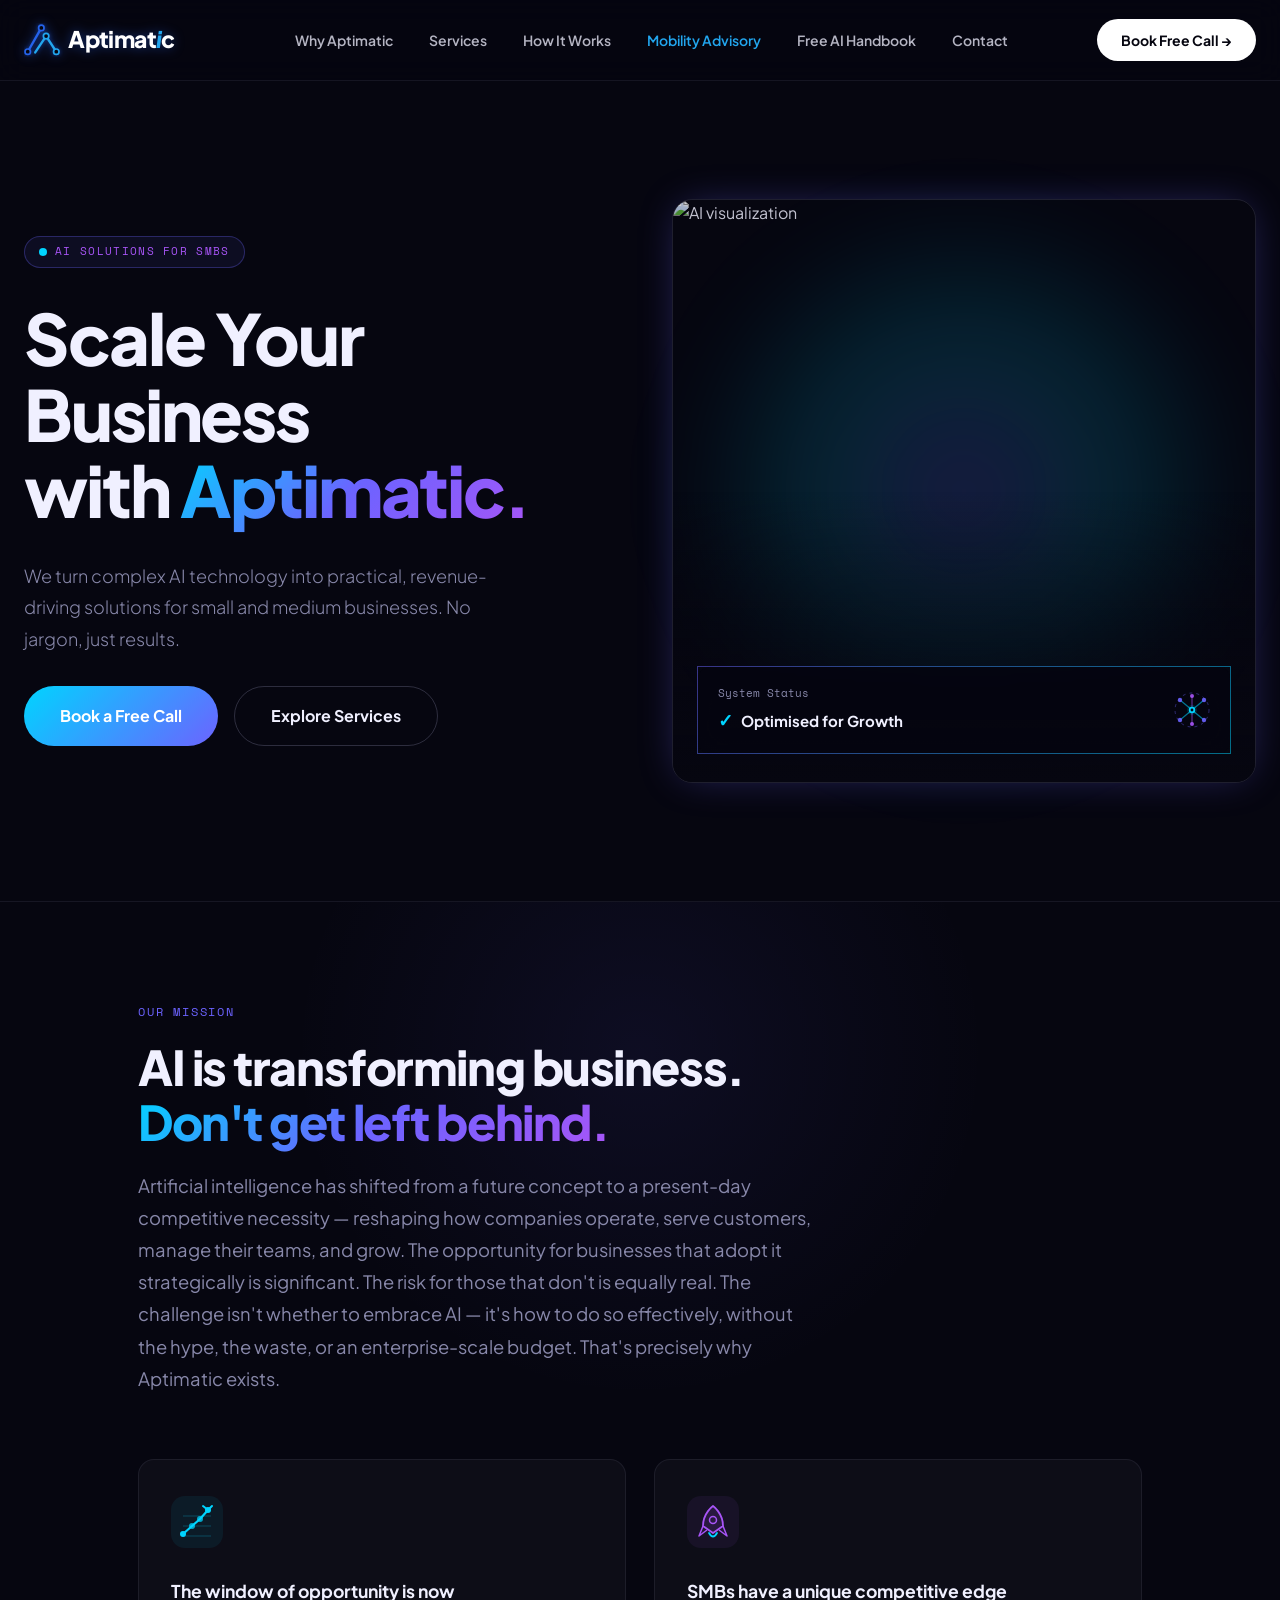
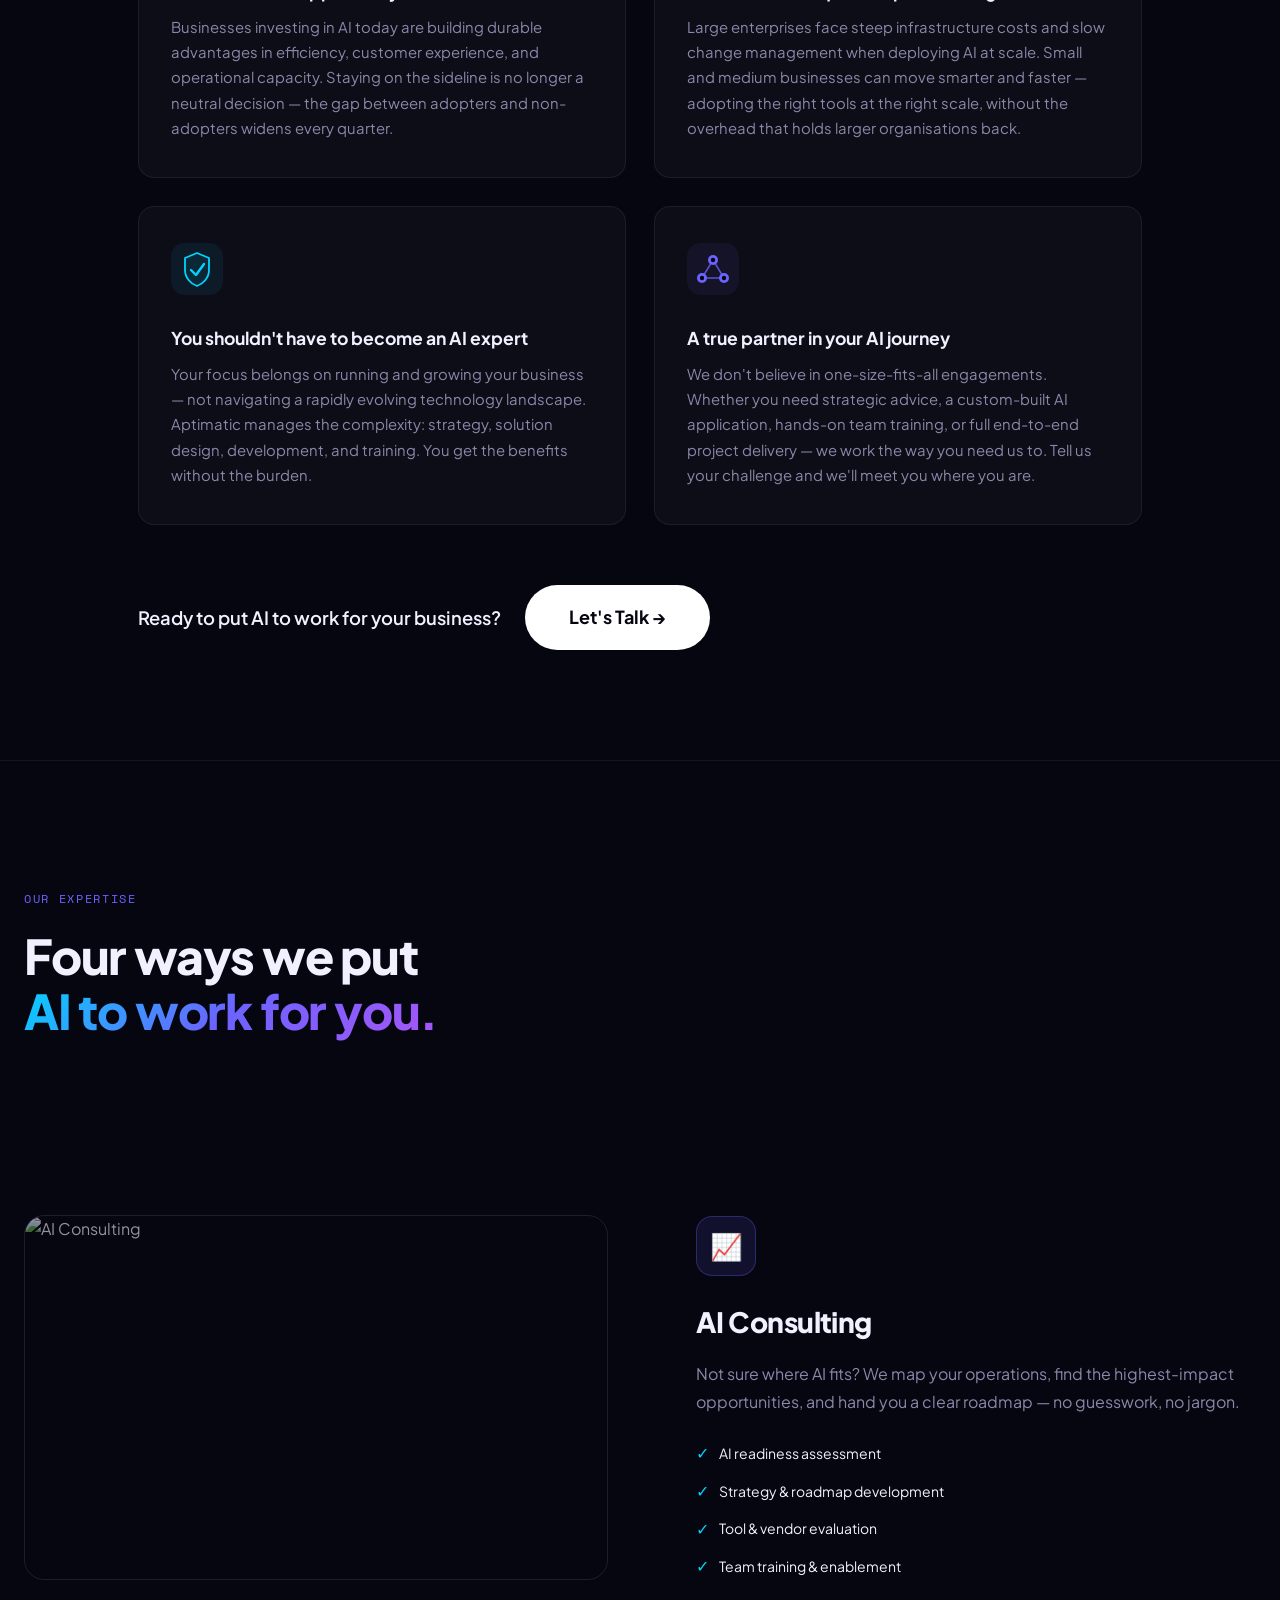
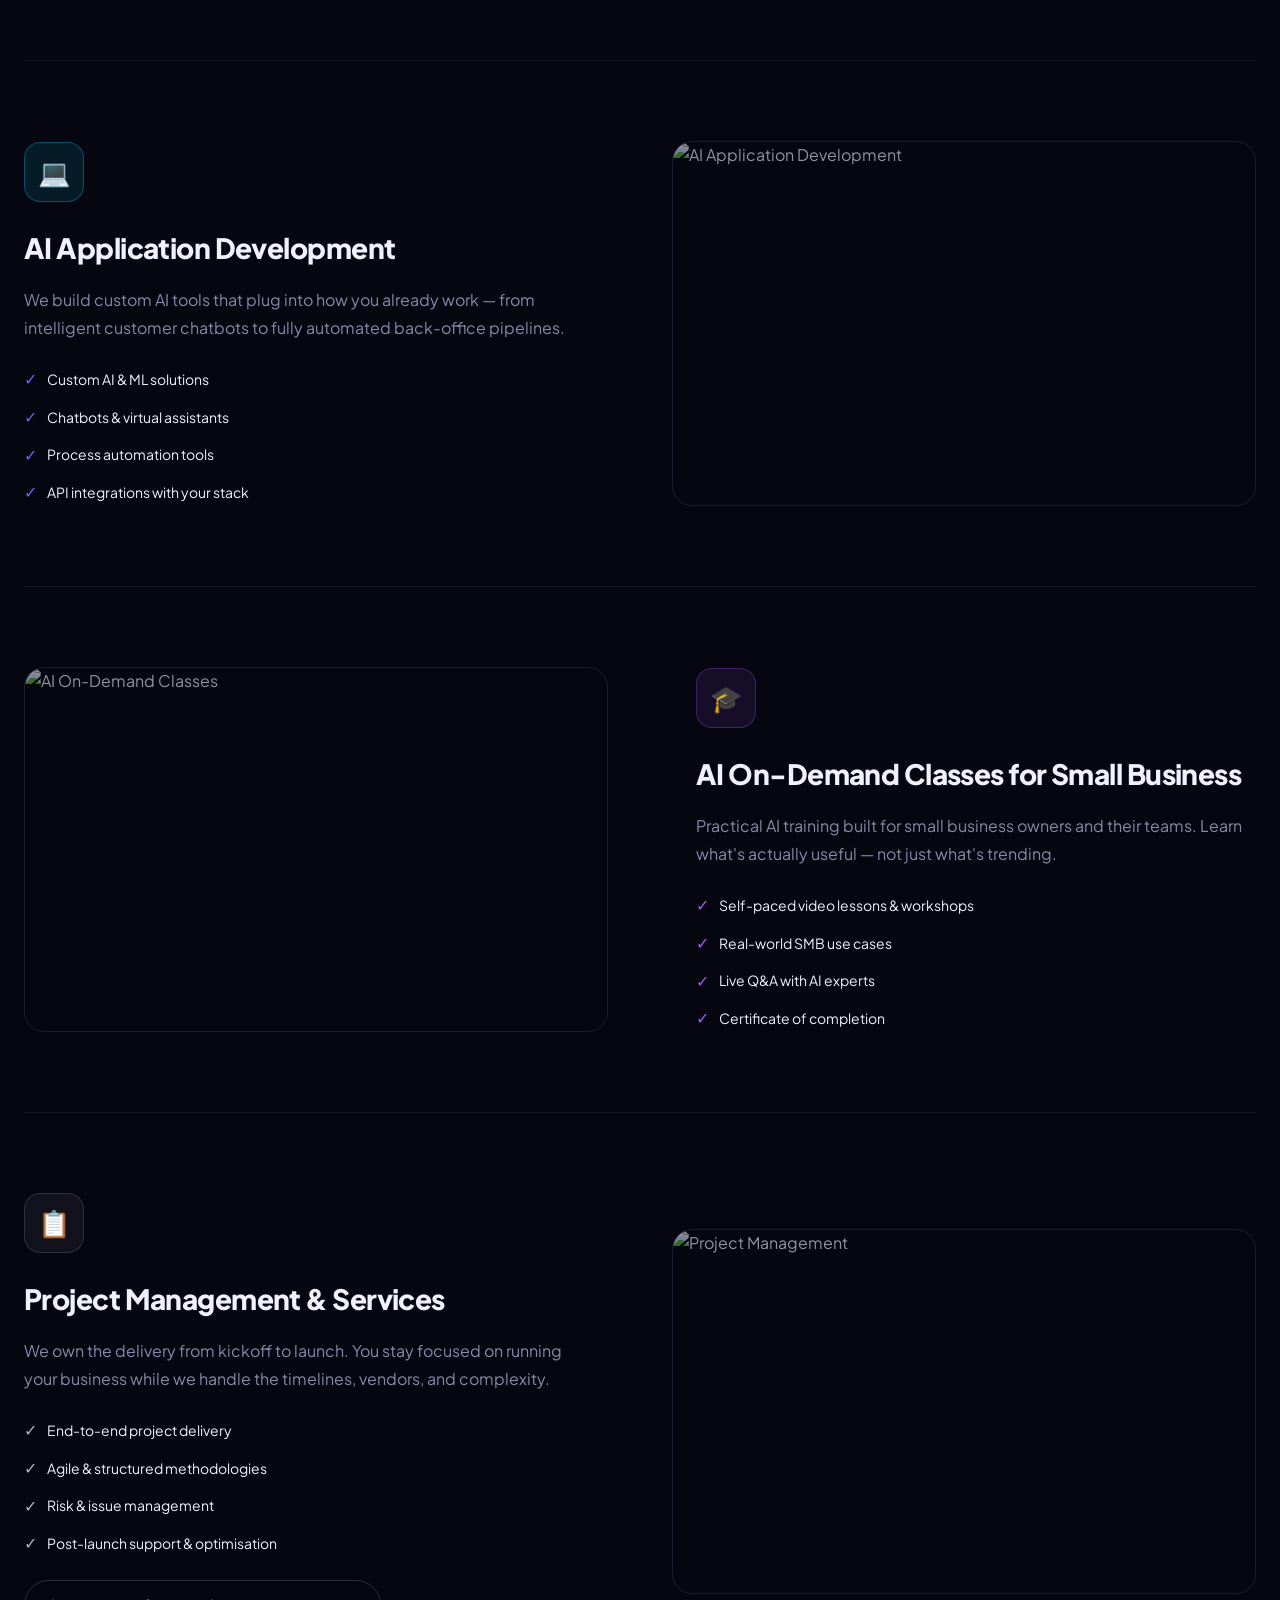
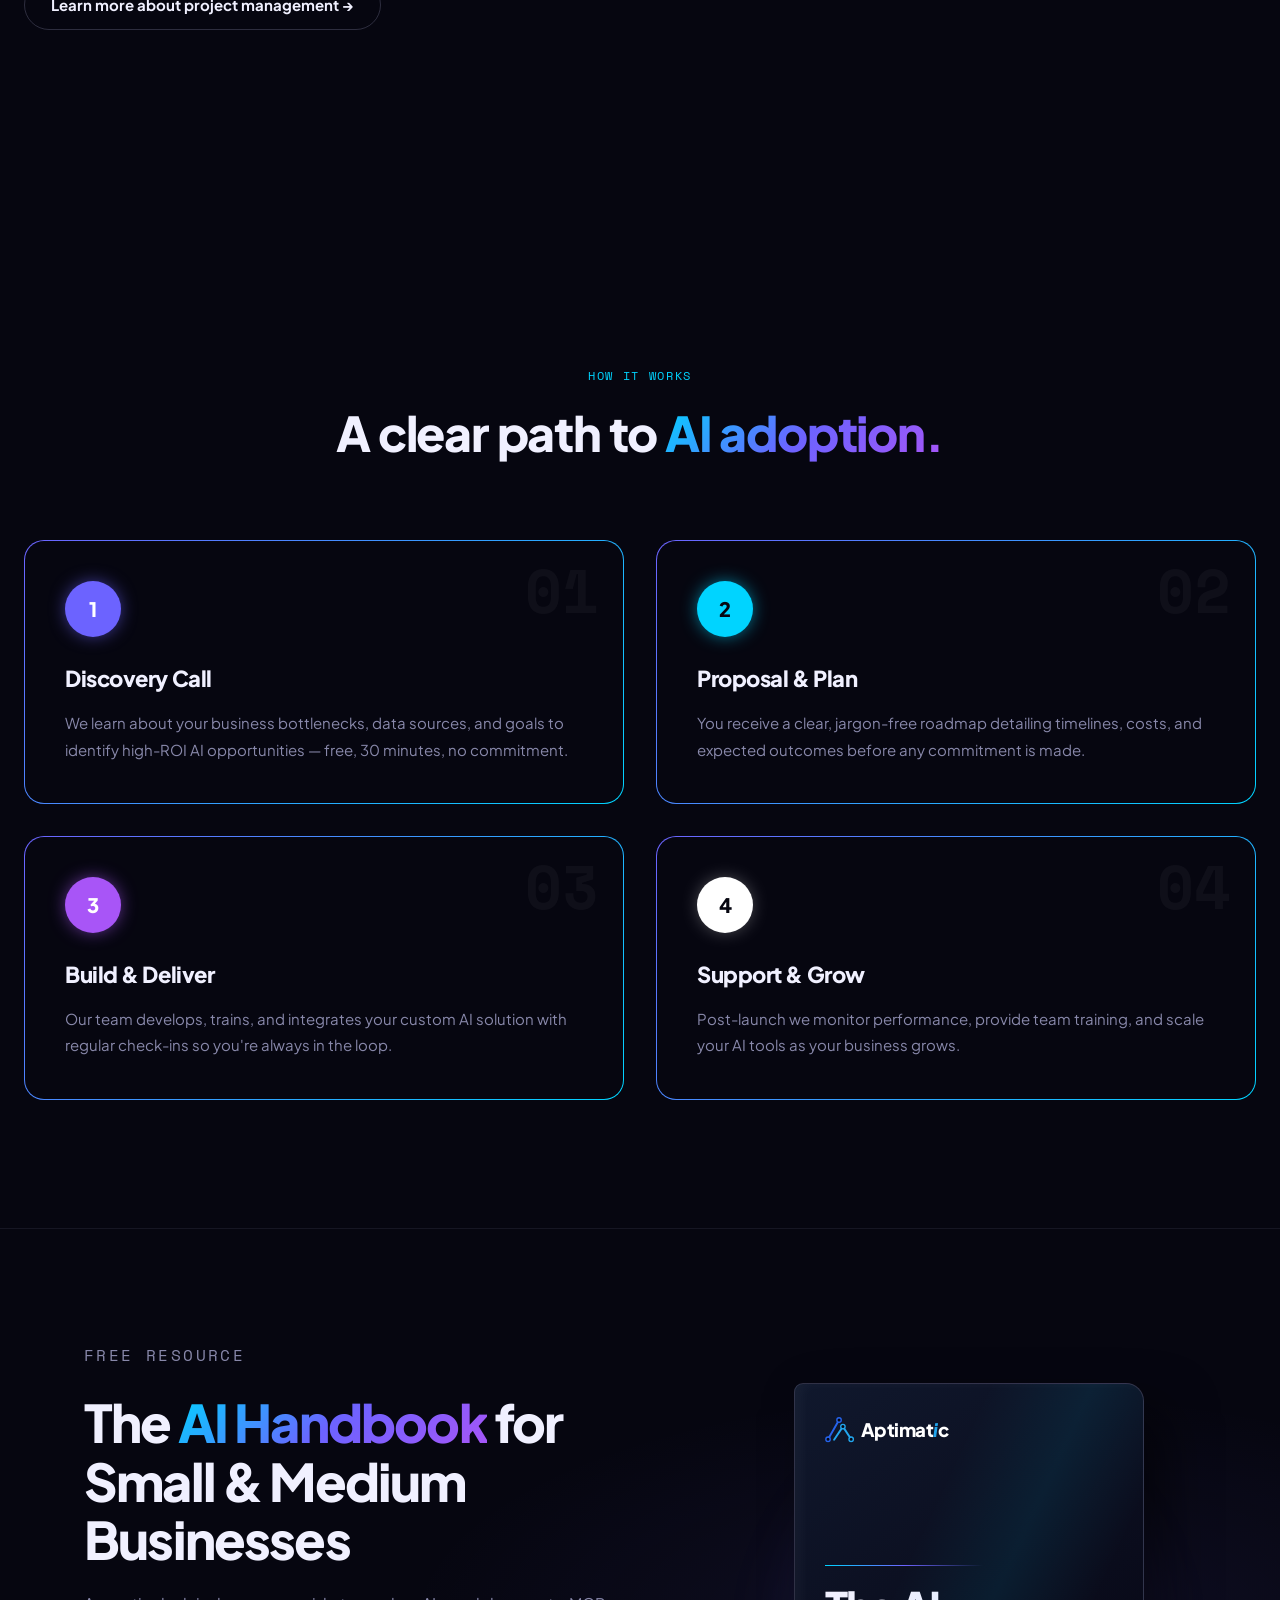
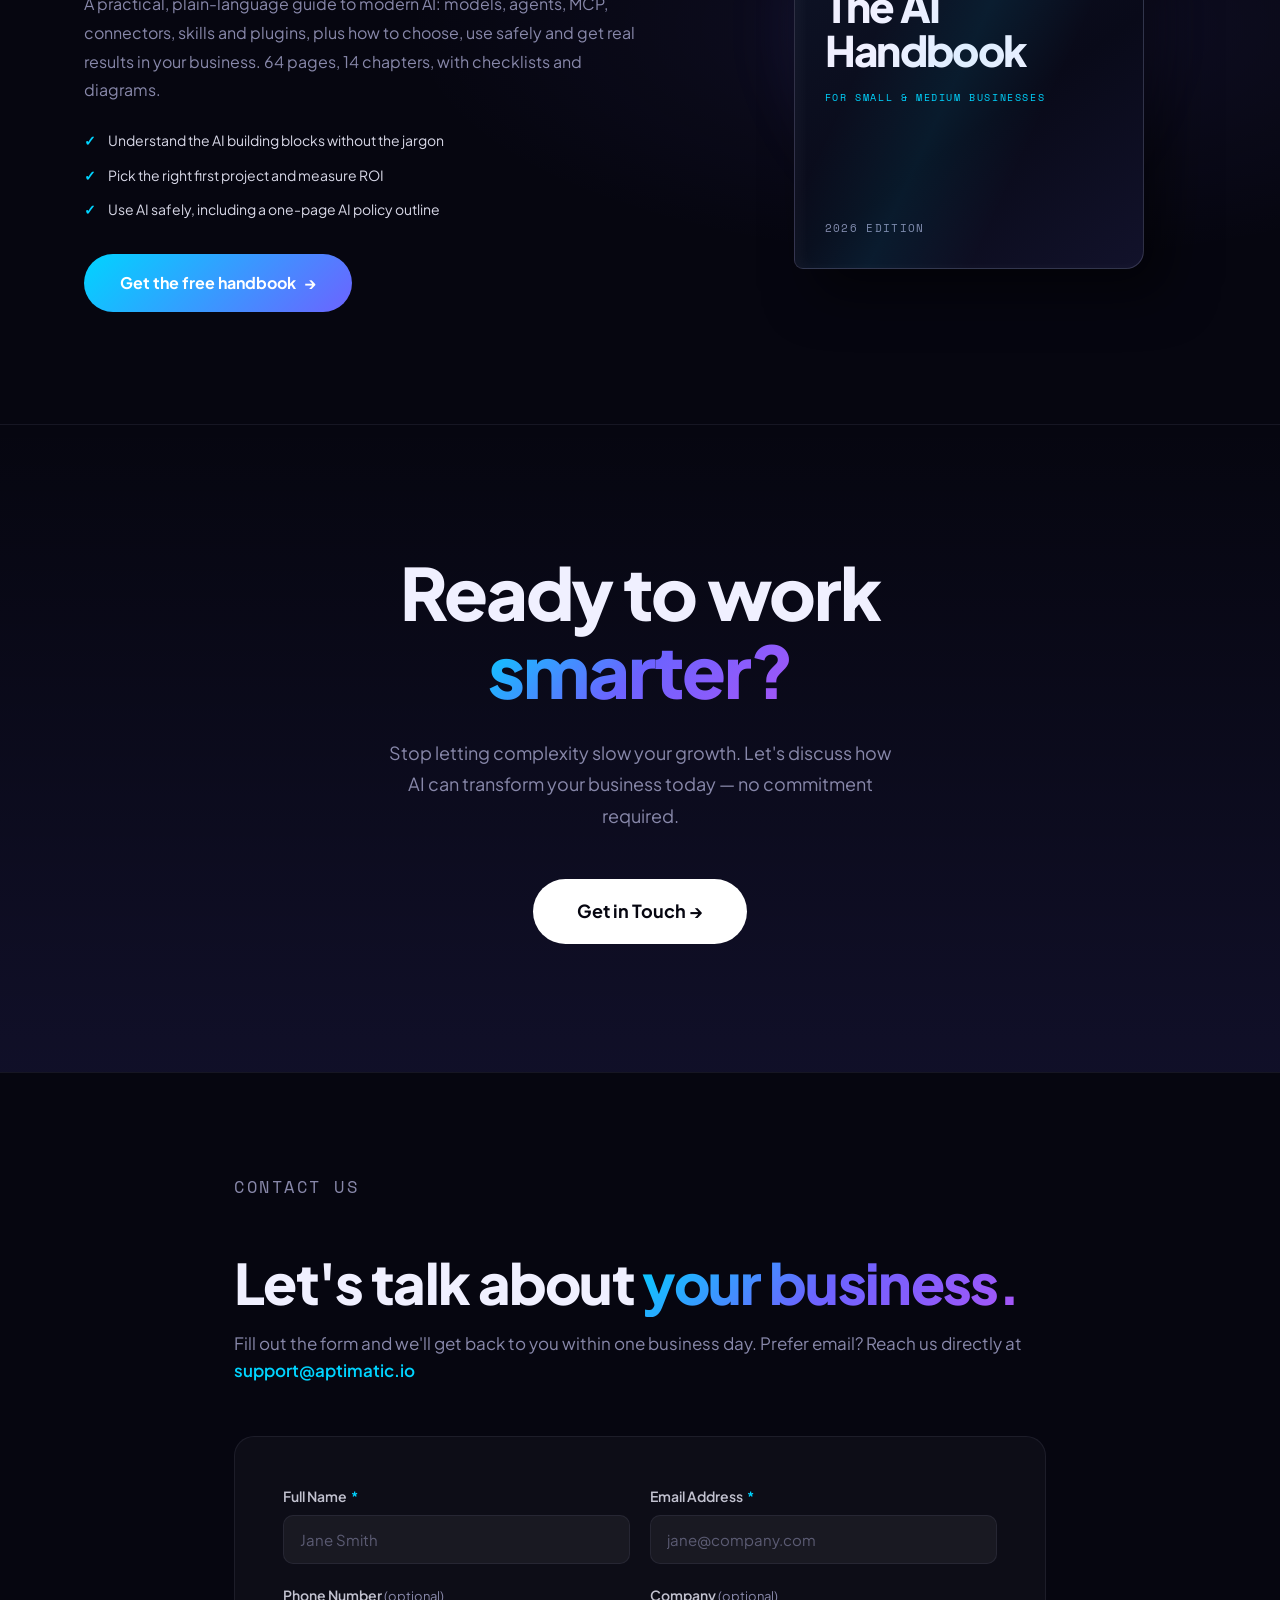
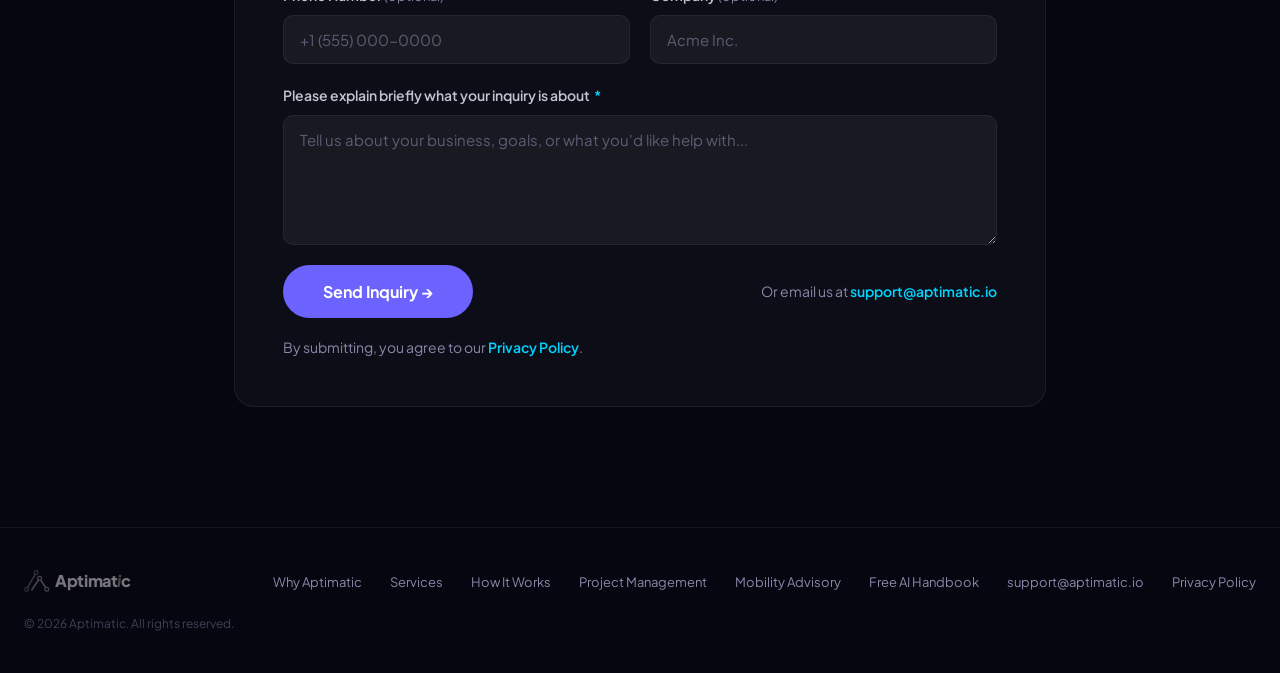
==== commit bd23eb95: "Integrate AI handbook with latest GitHub site, preserving existing pages" ====
--- a/index.html
+++ b/index.html
@@ -1190,6 +1190,7 @@
                         <li><span class="check-icon check-white">&#10003;</span> Risk &amp; issue management</li>
                         <li><span class="check-icon check-white">&#10003;</span> Post-launch support &amp; optimisation</li>
                     </ul>
+                    <a href="/project-management" class="btn-outline" style="margin-top:24px;padding:12px 26px;font-size:15px;">Learn more about project management &#8594;</a>
                 </div>
             </div>
 
@@ -1364,6 +1365,7 @@
                 <li><a href="#why">Why Aptimatic</a></li>
                 <li><a href="#services">Services</a></li>
                 <li><a href="#process">How It Works</a></li>
+                <li><a href="/project-management">Project Management</a></li>
                 <li><a href="/mobility/">Mobility Advisory</a></li>
                 <li><a href="/handbook/">Free AI Handbook</a></li>
                 <li><a href="mailto:support@aptimatic.io">support@aptimatic.io</a></li>
